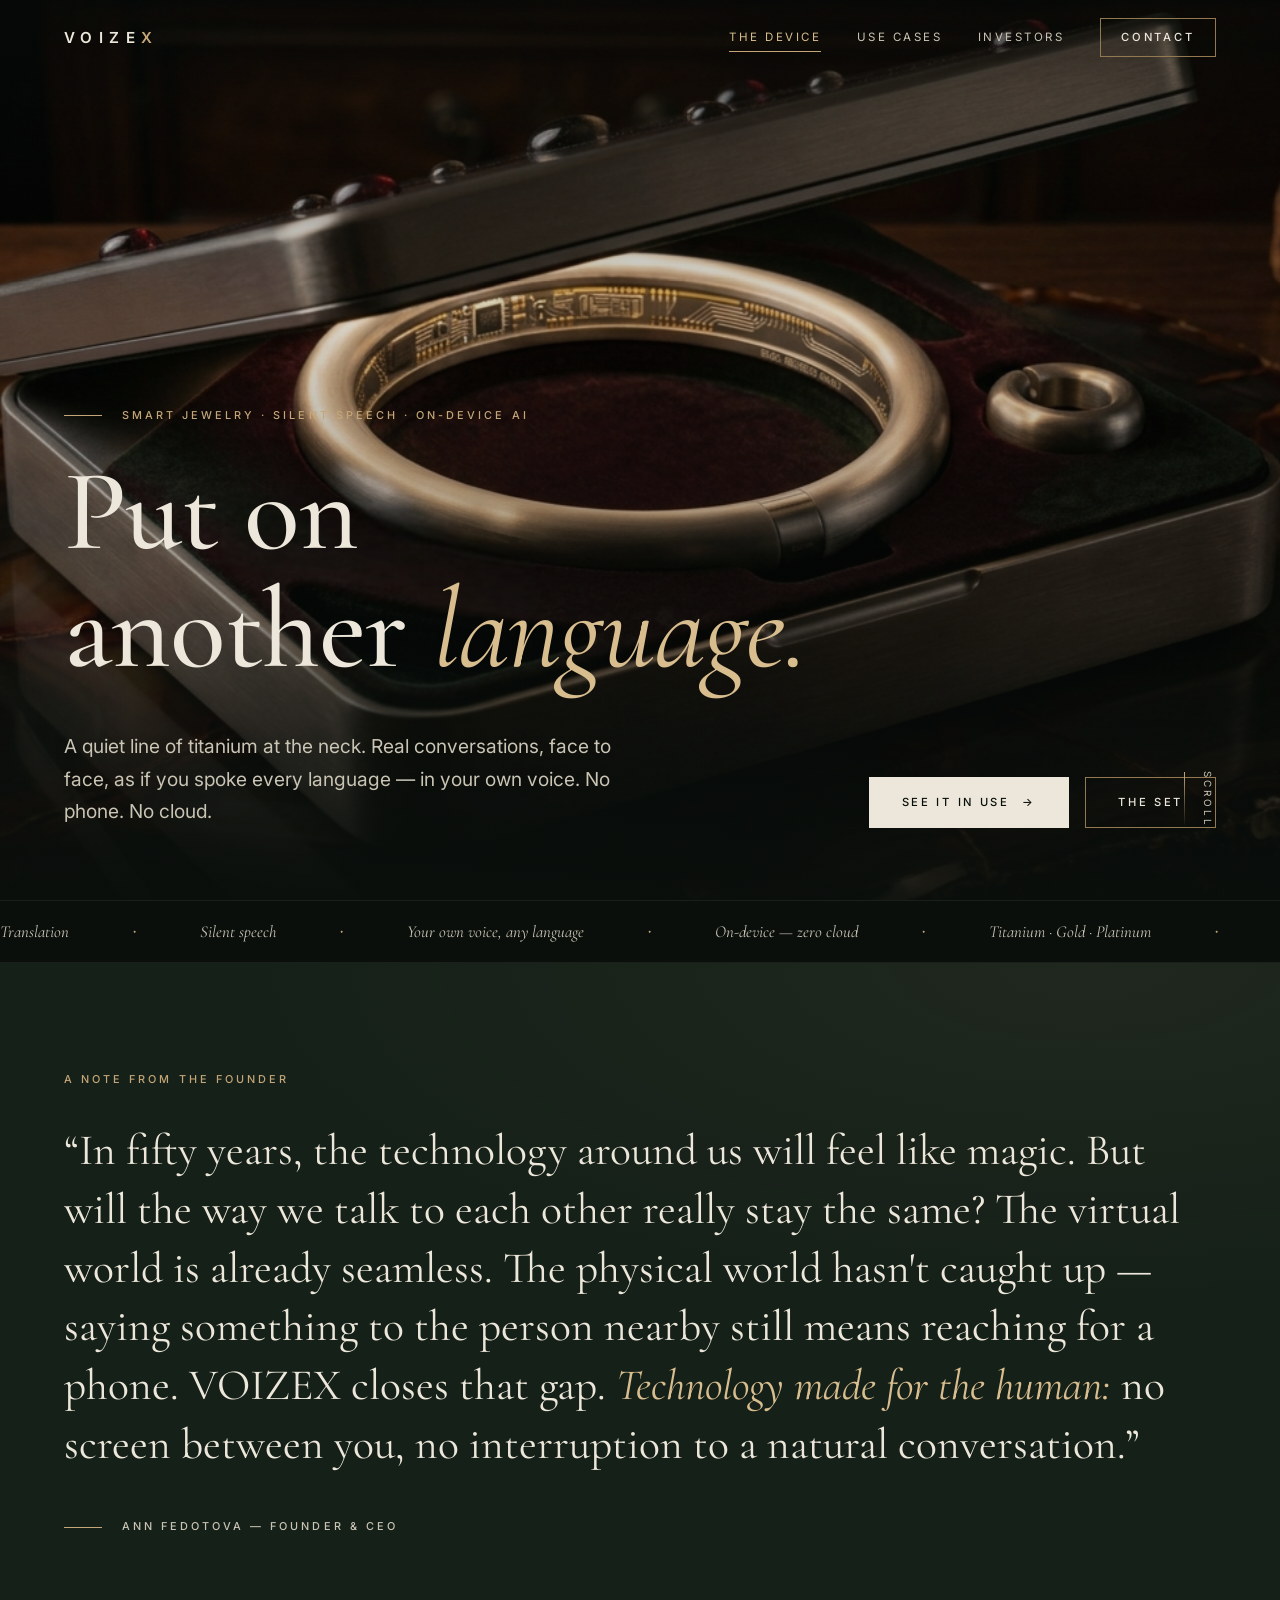
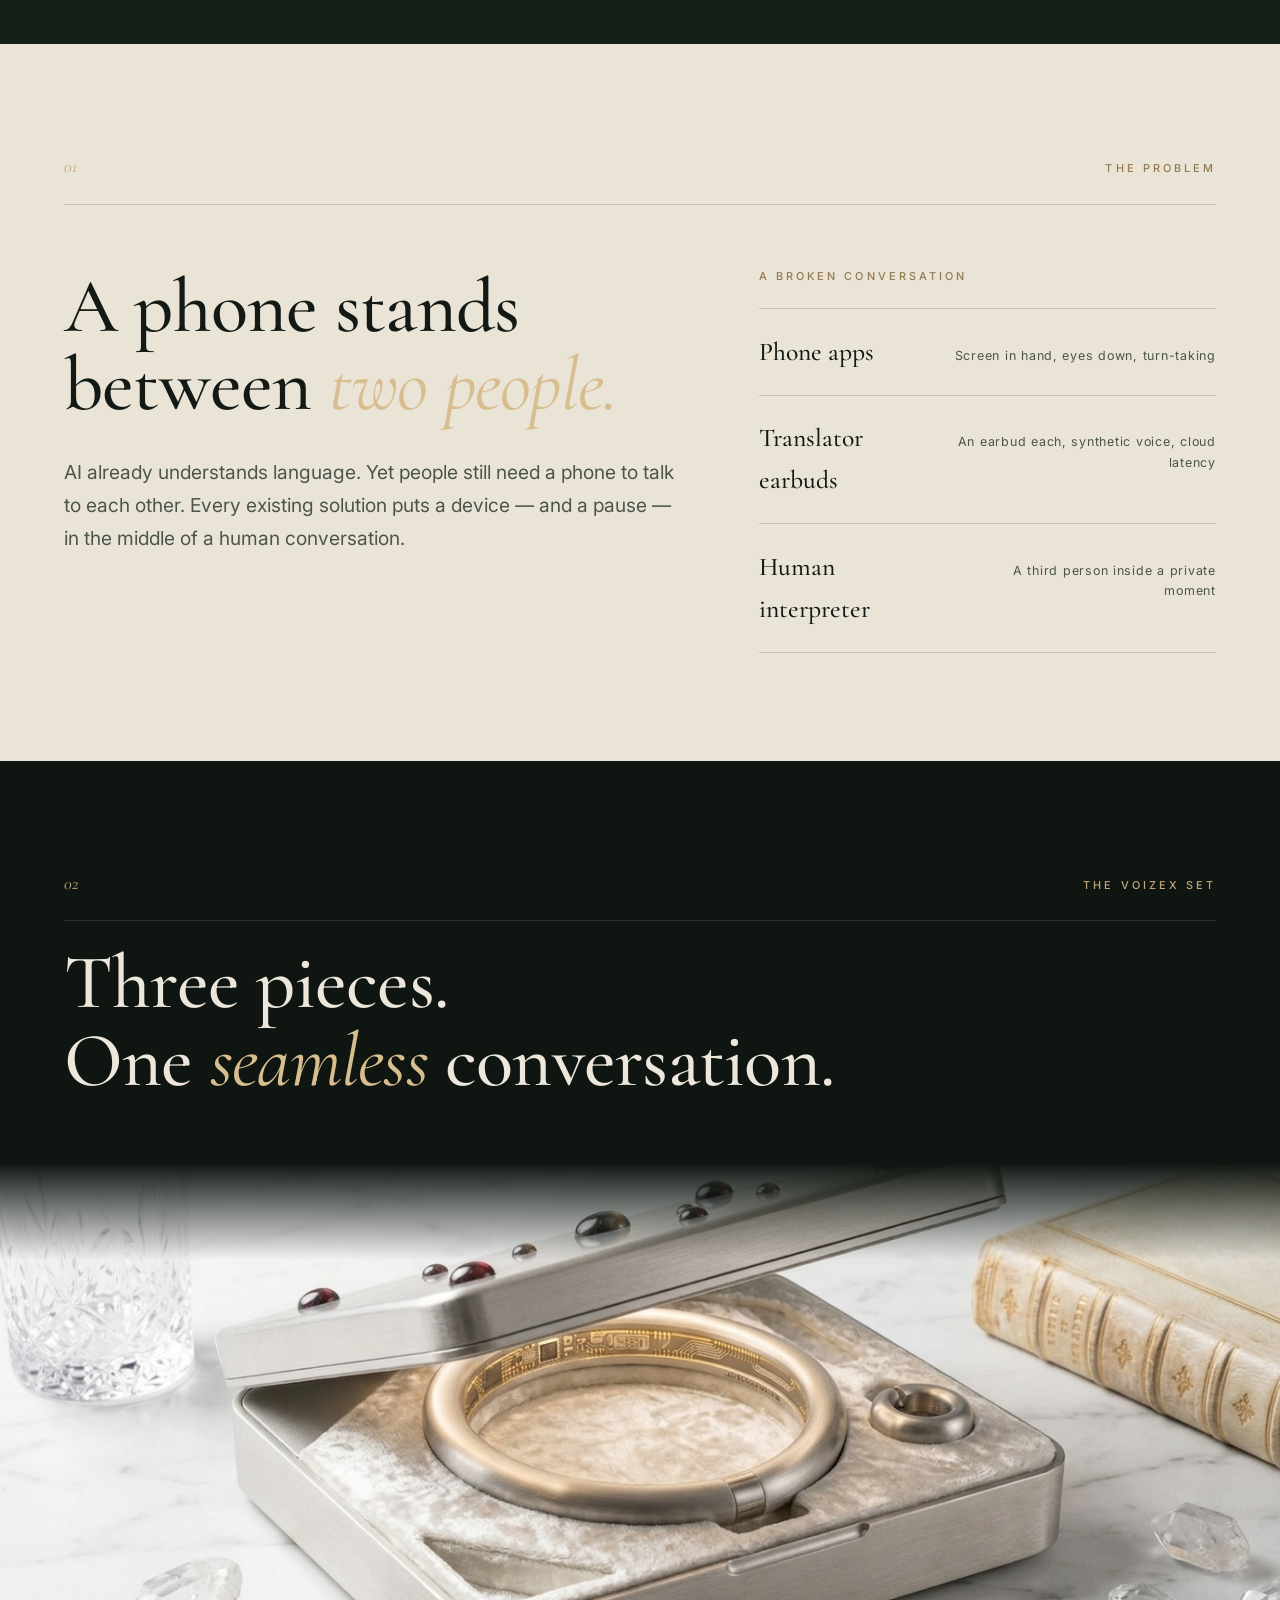
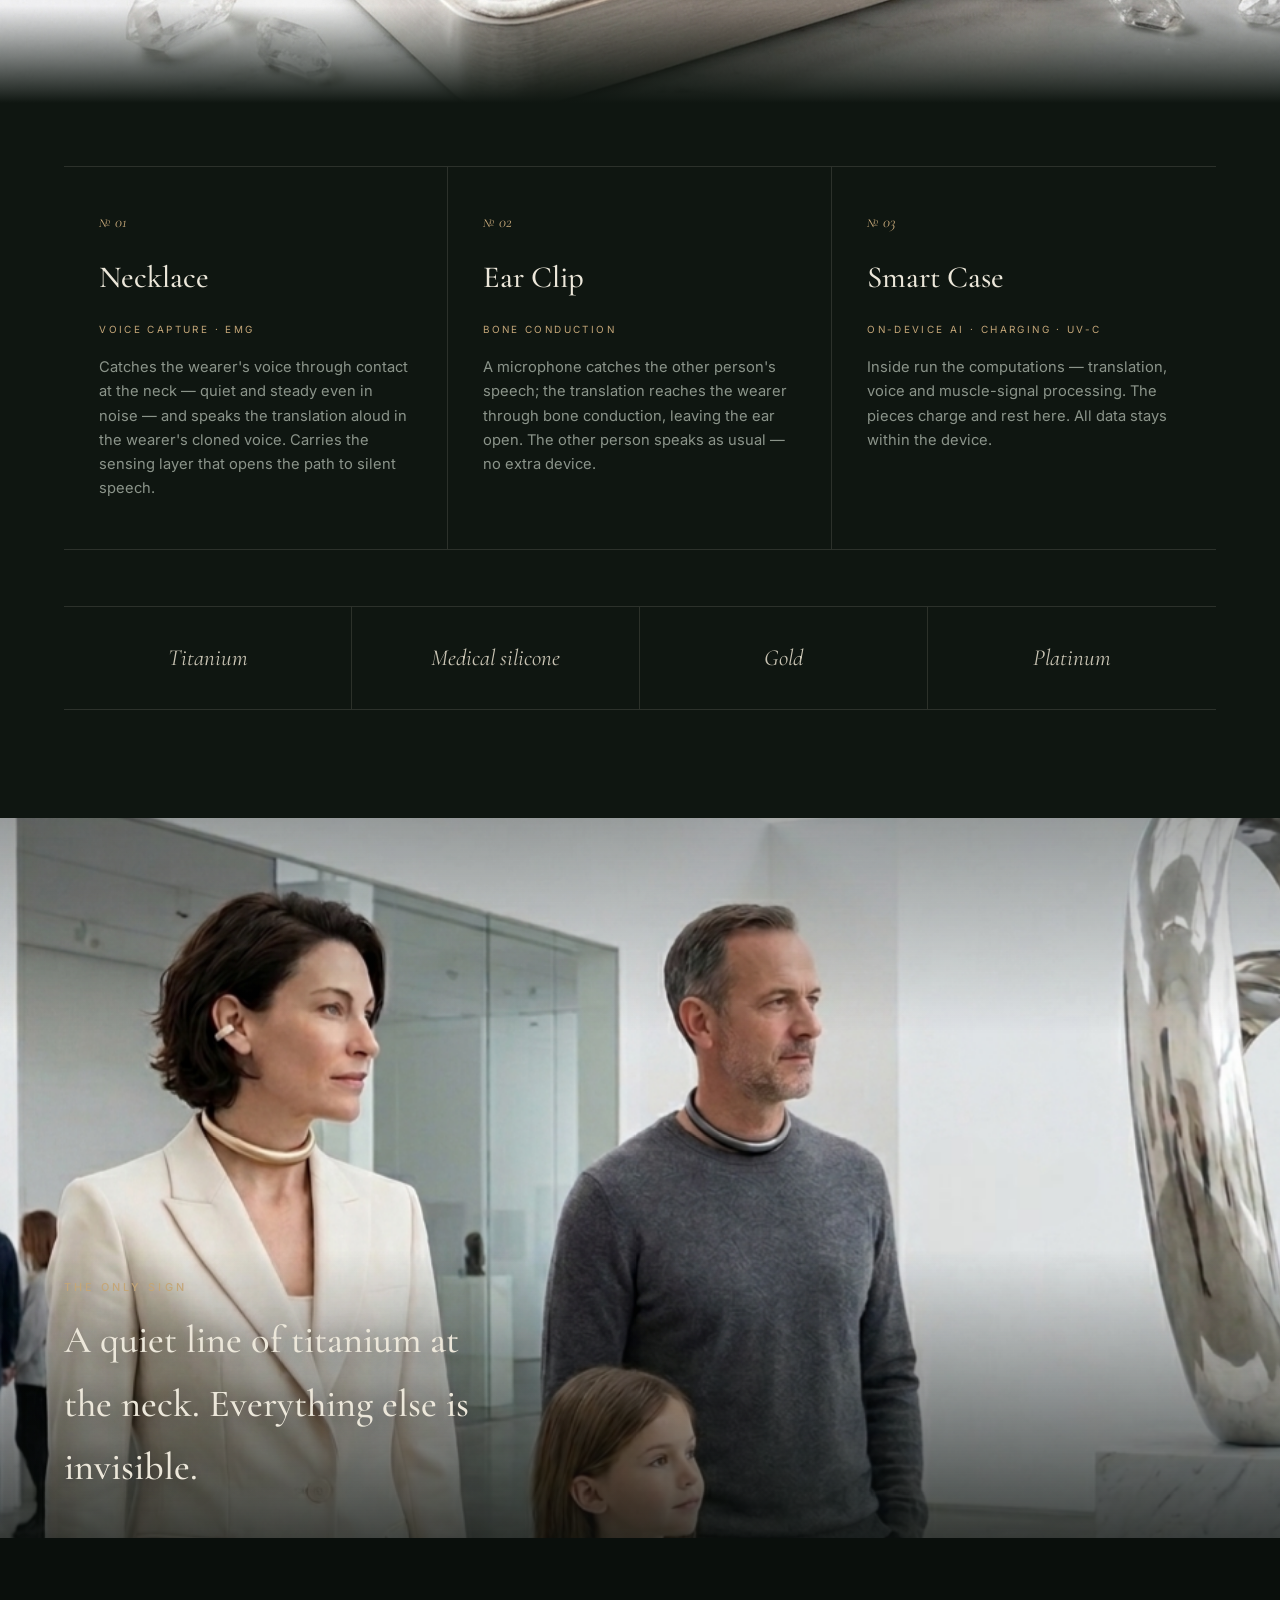
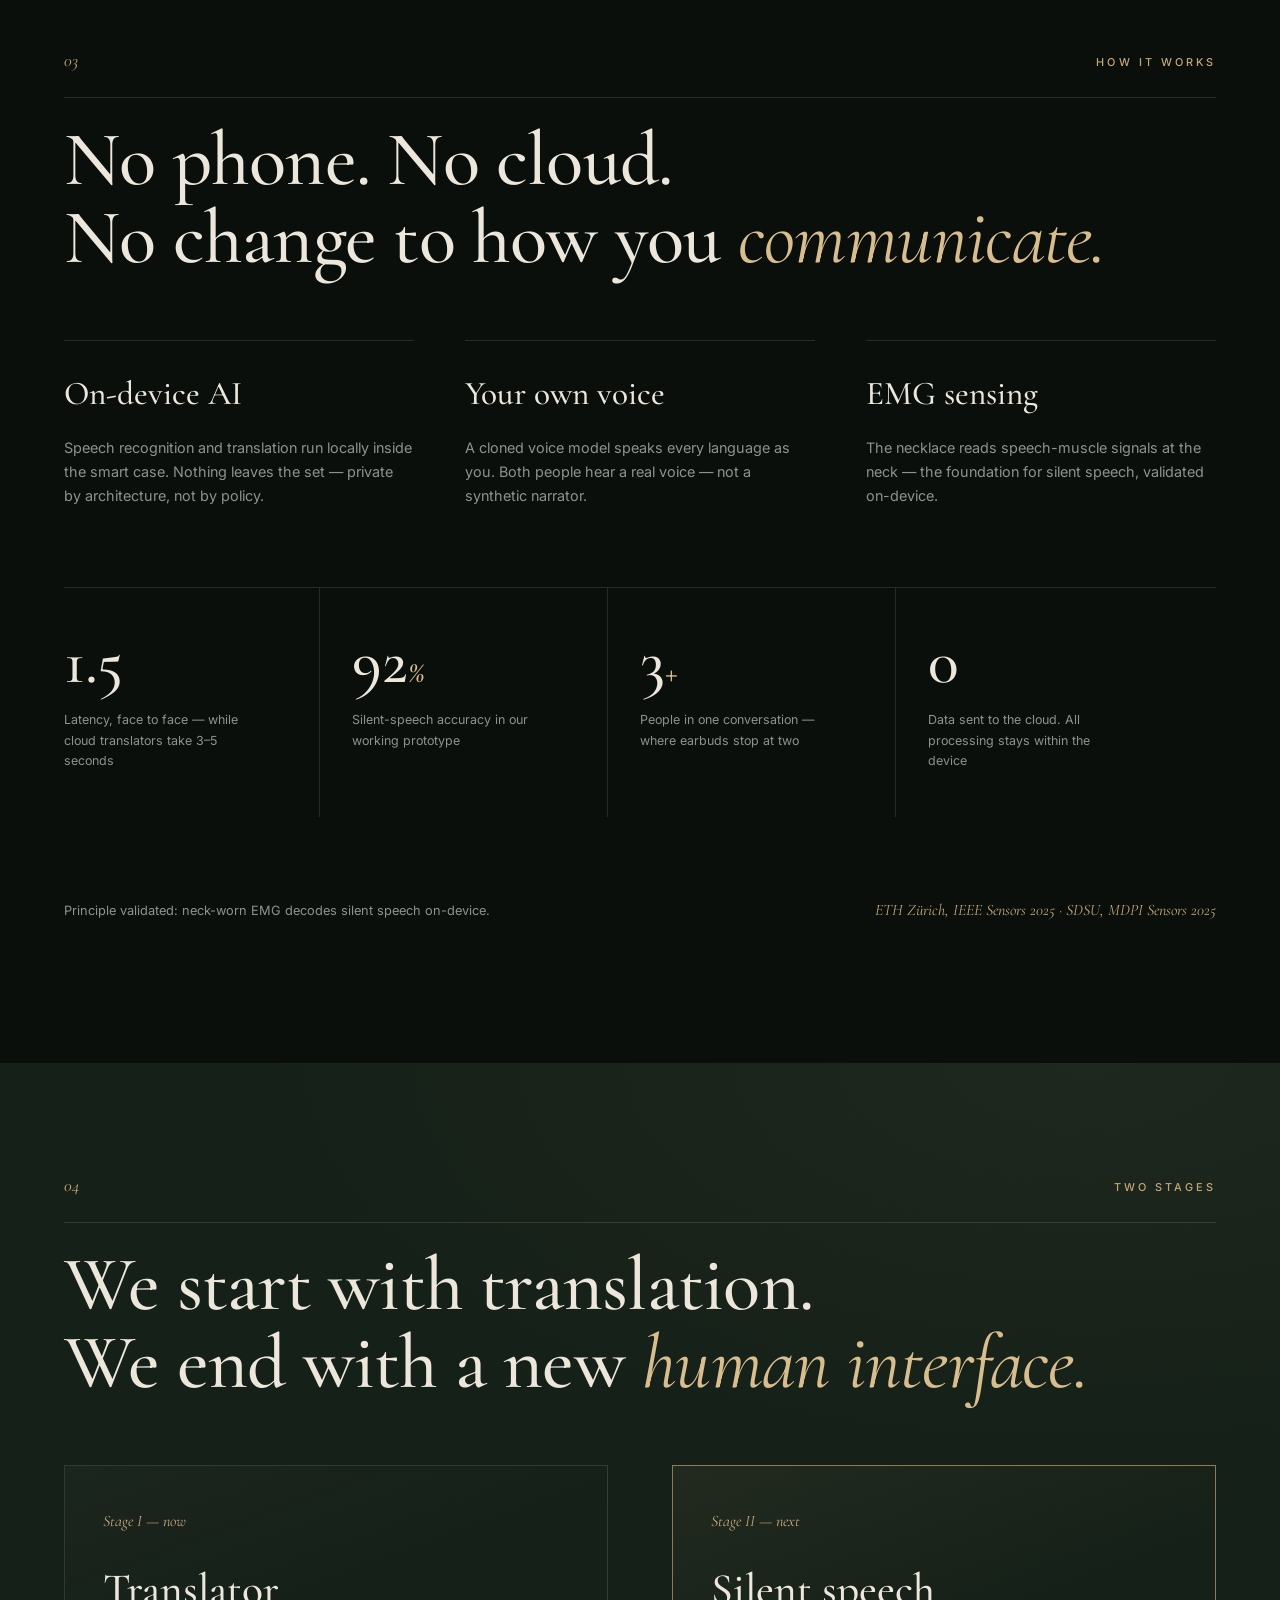
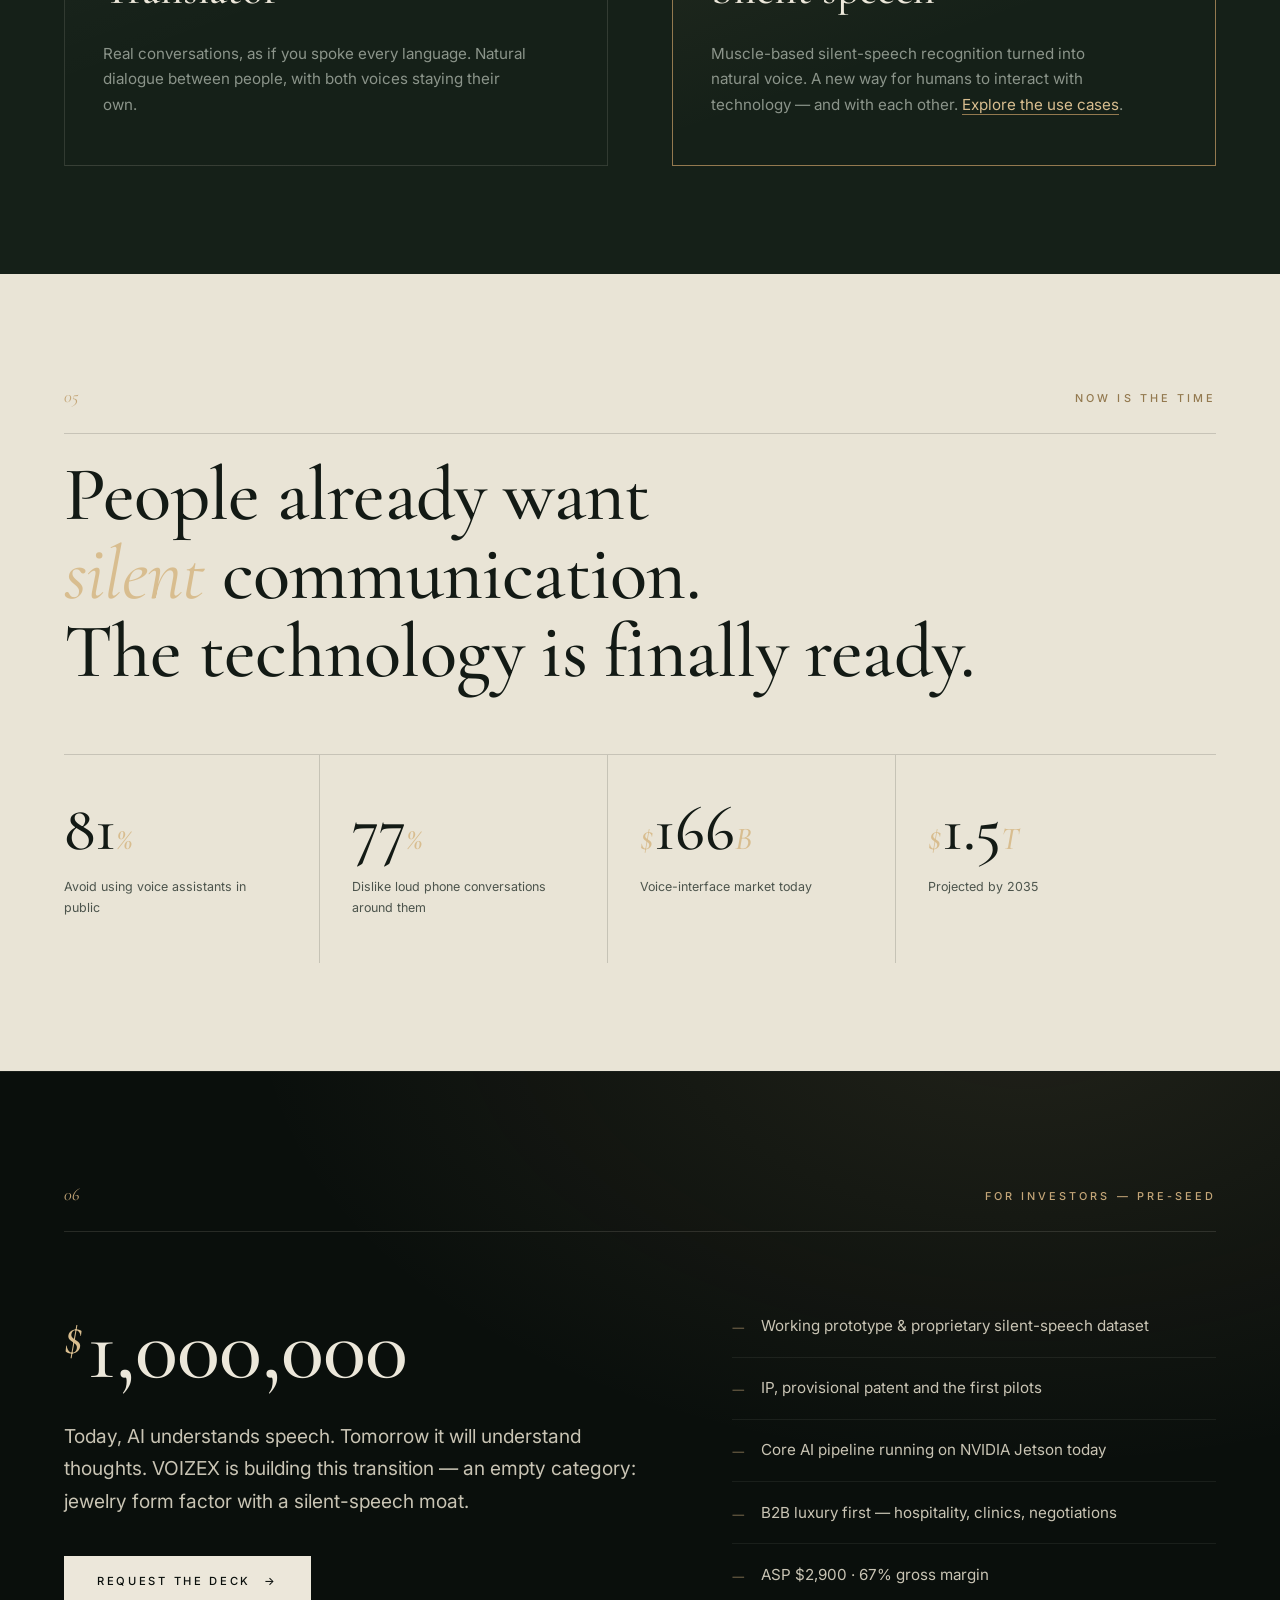
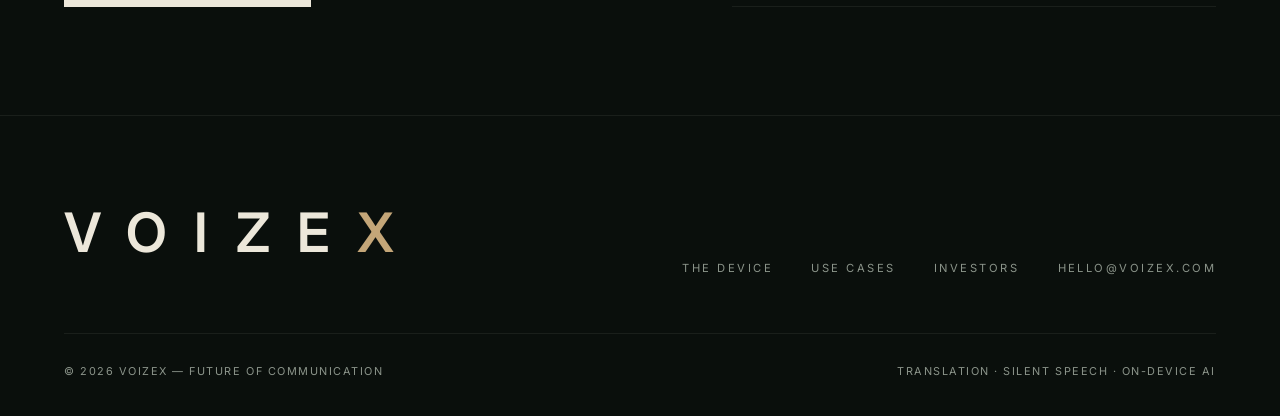
==== index.html @ 8a962c3b "VOIZEX website — initial version (2 pages, dark luxury, serif typography) Co-Authored-By: Claude Fab" ====
<!DOCTYPE html>
<html lang="en">
<head>
  <meta charset="UTF-8">
  <meta name="viewport" content="width=device-width, initial-scale=1.0">
  <title>VOIZEX — Put on another language</title>
  <meta name="description" content="VOIZEX is smart jewelry for real conversation. On-device AI translation in your own cloned voice — no phone, no cloud. The path to silent speech.">
  <link rel="preconnect" href="https://fonts.googleapis.com">
  <link rel="preconnect" href="https://fonts.gstatic.com" crossorigin>
  <link href="https://fonts.googleapis.com/css2?family=Cormorant+Garamond:ital,wght@0,400;0,500;0,600;1,400;1,500&family=Inter:wght@400;500;600&display=swap" rel="stylesheet">
  <link rel="stylesheet" href="assets/css/style.css">
</head>
<body>

  <!-- ══════════ NAV ══════════ -->
  <nav class="nav" id="nav">
    <a class="nav-logo" href="index.html">VOIZE<span>X</span></a>
    <div class="nav-links">
      <a class="nav-link active" href="index.html">The Device</a>
      <a class="nav-link" href="use-cases.html">Use Cases</a>
      <a class="nav-link hide-sm" href="#investors">Investors</a>
      <a class="btn" href="mailto:hello@voizex.com" style="padding:0.6rem 1.3rem">Contact</a>
    </div>
  </nav>

  <!-- ══════════ HERO ══════════ -->
  <header class="hero">
    <div class="hero-media" data-parallax="0.25">
      <img src="assets/img/case-dark.png" alt="VOIZEX titanium necklace resting in its smart case on dark wood" fetchpriority="high">
    </div>

    <div class="hero-inner">
      <div class="hero-kicker reveal">
        <span class="tick"></span>
        <span class="label">Smart Jewelry · Silent Speech · On-Device AI</span>
      </div>
      <h1 class="display h-hero reveal" style="--d:.1s">Put on<br>another <em>language.</em></h1>
      <div class="hero-bottom">
        <p class="lead hero-sub reveal" style="--d:.25s">
          A quiet line of titanium at the neck. Real conversations, face to face,
          as if you spoke every language — in your own voice. No phone. No cloud.
        </p>
        <div class="reveal" style="--d:.4s; display:flex; gap:1rem; flex-wrap:wrap;">
          <a class="btn btn--solid" href="use-cases.html">See it in use <span class="btn-arrow">→</span></a>
          <a class="btn" href="#set">The set</a>
        </div>
      </div>
    </div>

    <div class="hero-scroll">
      <span>Scroll</span>
      <span class="line"></span>
    </div>
  </header>

  <!-- ══════════ MARQUEE ══════════ -->
  <div class="marquee" aria-hidden="true">
    <div class="marquee-track">
      <div class="marquee-item">
        <span>Translation</span><span class="dot">◆</span>
        <span>Silent speech</span><span class="dot">◆</span>
        <span>Your own voice, any language</span><span class="dot">◆</span>
        <span>On-device — zero cloud</span><span class="dot">◆</span>
        <span>Titanium · Gold · Platinum</span><span class="dot">◆</span>
      </div>
      <div class="marquee-item">
        <span>Translation</span><span class="dot">◆</span>
        <span>Silent speech</span><span class="dot">◆</span>
        <span>Your own voice, any language</span><span class="dot">◆</span>
        <span>On-device — zero cloud</span><span class="dot">◆</span>
        <span>Titanium · Gold · Platinum</span><span class="dot">◆</span>
      </div>
    </div>
  </div>

  <!-- ══════════ MANIFESTO ══════════ -->
  <section class="section section--tint manifesto">
    <div class="wrap">
      <p class="label reveal">A note from the founder</p>
      <blockquote class="manifesto-quote reveal" style="--d:.15s; margin-top:2rem;">
        “In fifty years, the technology around us will feel like magic.
        But will the way we talk to each other really stay the same?
        The virtual world is already seamless. The physical world hasn't caught up —
        saying something to the person nearby still means reaching for a phone.
        VOIZEX closes that gap. <em>Technology made for the human:</em>
        no screen between you, no interruption to a natural conversation.”
      </blockquote>
      <div class="manifesto-sig reveal" style="--d:.3s">
        <span class="tick"></span>
        <span class="label" style="color:var(--ivory-dim)">Ann Fedotova — Founder &amp; CEO</span>
      </div>
    </div>
  </section>

  <!-- ══════════ PROBLEM ══════════ -->
  <section class="section section--paper on-paper">
    <div class="wrap">
      <div class="section-head">
        <div class="head-row">
          <span class="index-num reveal">01</span>
          <span class="label reveal">The problem</span>
        </div>
        <hr class="rule reveal-line">
      </div>

      <div class="problem-grid">
        <div>
          <h2 class="display h-1 reveal">A phone stands between <em>two people.</em></h2>
          <p class="lead reveal" style="--d:.15s; margin-top:2rem;">
            AI already understands language. Yet people still need a phone to talk
            to each other. Every existing solution puts a device — and a pause —
            in the middle of a human conversation.
          </p>
        </div>
        <div>
          <p class="label reveal" style="margin-bottom:1.4rem;">A broken conversation</p>
          <div class="broken-list">
            <div class="broken-item reveal">
              <span class="name">Phone apps</span>
              <span class="flaw">Screen in hand, eyes down, turn-taking</span>
            </div>
            <div class="broken-item reveal" style="--d:.1s">
              <span class="name">Translator earbuds</span>
              <span class="flaw">An earbud each, synthetic voice, cloud latency</span>
            </div>
            <div class="broken-item reveal" style="--d:.2s">
              <span class="name">Human interpreter</span>
              <span class="flaw">A third person inside a private moment</span>
            </div>
          </div>
        </div>
      </div>
    </div>
  </section>

  <!-- ══════════ THE SET ══════════ -->
  <section class="section" id="set">
    <div class="wrap">
      <div class="section-head">
        <div class="head-row">
          <span class="index-num reveal">02</span>
          <span class="label reveal">The Voizex set</span>
        </div>
        <hr class="rule reveal-line">
        <h2 class="display h-1 reveal">Three pieces.<br>One <em>seamless</em> conversation.</h2>
      </div>
    </div>

    <div class="set-image reveal">
      <img src="assets/img/case-light.png" alt="The VOIZEX set — titanium necklace and ear clip in a velvet-lined smart case" loading="lazy">
    </div>

    <div class="wrap">
      <div class="pieces">
        <article class="piece reveal">
          <span class="piece-num">№ 01</span>
          <h3 class="piece-name">Necklace</h3>
          <span class="piece-tag">Voice capture · EMG</span>
          <p class="piece-desc">
            Catches the wearer's voice through contact at the neck — quiet and steady
            even in noise — and speaks the translation aloud in the wearer's cloned voice.
            Carries the sensing layer that opens the path to silent speech.
          </p>
        </article>
        <article class="piece reveal" style="--d:.12s">
          <span class="piece-num">№ 02</span>
          <h3 class="piece-name">Ear Clip</h3>
          <span class="piece-tag">Bone conduction</span>
          <p class="piece-desc">
            A microphone catches the other person's speech; the translation reaches
            the wearer through bone conduction, leaving the ear open. The other person
            speaks as usual — no extra device.
          </p>
        </article>
        <article class="piece reveal" style="--d:.24s">
          <span class="piece-num">№ 03</span>
          <h3 class="piece-name">Smart Case</h3>
          <span class="piece-tag">On-device AI · Charging · UV-C</span>
          <p class="piece-desc">
            Inside run the computations — translation, voice and muscle-signal
            processing. The pieces charge and rest here. All data stays
            within the device.
          </p>
        </article>
      </div>

      <div class="materials-row" style="margin-top:3.5rem;">
        <span class="material reveal">Titanium</span>
        <span class="material reveal" style="--d:.08s">Medical silicone</span>
        <span class="material reveal" style="--d:.16s">Gold</span>
        <span class="material reveal" style="--d:.24s">Platinum</span>
      </div>
    </div>
  </section>

  <!-- ══════════ HOW IT FEELS (image break) ══════════ -->
  <div class="image-break">
    <img src="assets/img/museum.png" alt="A family wearing VOIZEX in a gallery — the only sign is a quiet line of titanium" data-parallax="0.18" loading="lazy">
    <div class="caption reveal">
      <p class="label" style="margin-bottom:0.8rem;">The only sign</p>
      <p class="cap-title">A quiet line of titanium at the neck. Everything else is invisible.</p>
    </div>
  </div>

  <!-- ══════════ PRINCIPLES ══════════ -->
  <section class="section section--deep">
    <div class="wrap">
      <div class="section-head">
        <div class="head-row">
          <span class="index-num reveal">03</span>
          <span class="label reveal">How it works</span>
        </div>
        <hr class="rule reveal-line">
        <h2 class="display h-1 reveal">No phone. No cloud.<br>No change to how you <em>communicate.</em></h2>
      </div>

      <div class="principles">
        <div class="principle reveal">
          <h3>On-device AI</h3>
          <p>Speech recognition and translation run locally inside the smart case.
             Nothing leaves the set — private by architecture, not by policy.</p>
        </div>
        <div class="principle reveal" style="--d:.12s">
          <h3>Your own voice</h3>
          <p>A cloned voice model speaks every language as you.
             Both people hear a real voice — not a synthetic narrator.</p>
        </div>
        <div class="principle reveal" style="--d:.24s">
          <h3>EMG sensing</h3>
          <p>The necklace reads speech-muscle signals at the neck —
             the foundation for silent speech, validated on-device.</p>
        </div>
      </div>

      <div class="stats" style="margin-top:5rem;">
        <div class="stat reveal">
          <div class="stat-value" data-count="1.5"><span class="n">1.5</span><span class="unit">s</span></div>
          <p class="stat-caption">Latency, face to face — while cloud translators take 3–5 seconds</p>
        </div>
        <div class="stat reveal" style="--d:.1s">
          <div class="stat-value"><span class="n" data-count="92">92</span><span class="unit">%</span></div>
          <p class="stat-caption">Silent-speech accuracy in our working prototype</p>
        </div>
        <div class="stat reveal" style="--d:.2s">
          <div class="stat-value"><span class="n" data-count="3">3</span><span class="unit">+</span></div>
          <p class="stat-caption">People in one conversation — where earbuds stop at two</p>
        </div>
        <div class="stat reveal" style="--d:.3s">
          <div class="stat-value"><span class="n" data-count="0">0</span></div>
          <p class="stat-caption">Data sent to the cloud. All processing stays within the device</p>
        </div>
      </div>

      <div class="validation" style="margin-top:3rem;">
        <p class="reveal">Principle validated: neck-worn EMG decodes silent speech on-device.</p>
        <span class="src reveal" style="--d:.1s">ETH Zürich, IEEE Sensors 2025 · SDSU, MDPI Sensors 2025</span>
      </div>
    </div>
  </section>

  <!-- ══════════ TWO STAGES ══════════ -->
  <section class="section section--tint">
    <div class="wrap">
      <div class="section-head">
        <div class="head-row">
          <span class="index-num reveal">04</span>
          <span class="label reveal">Two stages</span>
        </div>
        <hr class="rule reveal-line">
        <h2 class="display h-1 reveal">We start with translation.<br>We end with a new <em>human interface.</em></h2>
      </div>

      <div class="stages">
        <article class="stage reveal">
          <p class="stage-eyebrow">Stage I — now</p>
          <h3>Translator</h3>
          <p>Real conversations, as if you spoke every language.
             Natural dialogue between people, with both voices staying their own.</p>
        </article>
        <article class="stage stage--next reveal" style="--d:.15s">
          <p class="stage-eyebrow">Stage II — next</p>
          <h3>Silent speech</h3>
          <p>Muscle-based silent-speech recognition turned into natural voice.
             A new way for humans to interact with technology — and with each other.
             <a href="use-cases.html#silent" style="color:var(--gold-bright); border-bottom:1px solid var(--gold-deep);">Explore the use cases</a>.</p>
        </article>
      </div>
    </div>
  </section>

  <!-- ══════════ MARKET / WHY NOW ══════════ -->
  <section class="section section--paper on-paper">
    <div class="wrap">
      <div class="section-head">
        <div class="head-row">
          <span class="index-num reveal">05</span>
          <span class="label reveal">Now is the time</span>
        </div>
        <hr class="rule reveal-line">
        <h2 class="display h-1 reveal">People already want <em>silent</em> communication.<br>The technology is finally ready.</h2>
      </div>

      <div class="stats">
        <div class="stat reveal">
          <div class="stat-value"><span class="n" data-count="82">82</span><span class="unit">%</span></div>
          <p class="stat-caption">Avoid using voice assistants in public</p>
        </div>
        <div class="stat reveal" style="--d:.1s">
          <div class="stat-value"><span class="n" data-count="78">78</span><span class="unit">%</span></div>
          <p class="stat-caption">Dislike loud phone conversations around them</p>
        </div>
        <div class="stat reveal" style="--d:.2s">
          <div class="stat-value"><span class="unit" style="font-size:.55em">$</span><span class="n" data-count="168">168</span><span class="unit">B</span></div>
          <p class="stat-caption">Voice-interface market today</p>
        </div>
        <div class="stat reveal" style="--d:.3s">
          <div class="stat-value"><span class="unit" style="font-size:.55em">$</span><span class="n" data-count="1.5">1.5</span><span class="unit">T</span></div>
          <p class="stat-caption">Projected by 2035</p>
        </div>
      </div>
    </div>
  </section>

  <!-- ══════════ INVESTOR BAND ══════════ -->
  <section class="section invest" id="investors">
    <div class="wrap">
      <div class="section-head">
        <div class="head-row">
          <span class="index-num reveal">06</span>
          <span class="label reveal">For investors — pre-seed</span>
        </div>
        <hr class="rule reveal-line">
      </div>

      <div class="invest-grid">
        <div>
          <h2 class="display reveal invest-figure"><span class="cur">$</span>1,000,000</h2>
          <p class="lead reveal" style="--d:.15s; margin-top:1.6rem;">
            Today, AI understands speech. Tomorrow it will understand thoughts.
            VOIZEX is building this transition — an empty category:
            jewelry form factor with a silent-speech moat.
          </p>
          <div class="reveal" style="--d:.3s; margin-top:2.4rem;">
            <a class="btn btn--solid" href="mailto:hello@voizex.com?subject=VOIZEX%20—%20deck%20request">Request the deck <span class="btn-arrow">→</span></a>
          </div>
        </div>
        <ul class="invest-points">
          <li class="reveal">Working prototype &amp; proprietary silent-speech dataset</li>
          <li class="reveal" style="--d:.08s">IP, provisional patent and the first pilots</li>
          <li class="reveal" style="--d:.16s">Core AI pipeline running on NVIDIA Jetson today</li>
          <li class="reveal" style="--d:.24s">B2B luxury first — hospitality, clinics, negotiations</li>
          <li class="reveal" style="--d:.32s">ASP $2,900 · 67% gross margin</li>
        </ul>
      </div>
    </div>
  </section>

  <!-- ══════════ FOOTER ══════════ -->
  <footer class="footer">
    <div class="wrap">
      <div class="footer-grid">
        <a class="footer-word" href="index.html">VOIZE<span>X</span></a>
        <div class="footer-links">
          <a href="index.html">The Device</a>
          <a href="use-cases.html">Use Cases</a>
          <a href="#investors">Investors</a>
          <a href="mailto:hello@voizex.com">hello@voizex.com</a>
        </div>
      </div>
      <div class="footer-base">
        <span>© 2026 VOIZEX — Future of communication</span>
        <span>Translation · Silent speech · On-device AI</span>
      </div>
    </div>
  </footer>

  <script src="assets/js/main.js"></script>
</body>
</html>
---- assets/css/style.css ----
/* ============================================================
   VOIZEX — design system
   Deep-green editorial luxury · Cormorant Garamond + Inter
   ============================================================ */

:root {
  /* palette — warm near-black green, never flat black */
  --bg-0: #0a0f0c;
  --bg-1: #0f1611;
  --bg-2: #152018;
  --bg-3: #1b2a20;
  --ivory: #ece7da;
  --ivory-dim: #c9c4b4;
  --muted: #8b948a;
  --gold: #c4a678;
  --gold-bright: #d8bd8f;
  --gold-deep: #93794f;
  --line: rgba(236, 231, 218, 0.13);
  --line-soft: rgba(236, 231, 218, 0.07);

  /* light sections */
  --paper: #e9e4d6;
  --paper-2: #dfd9c8;
  --ink: #131a15;
  --ink-soft: #4c544c;
  --line-dark: rgba(19, 26, 21, 0.16);

  --font-display: "Cormorant Garamond", Georgia, serif;
  --font-body: "Inter", -apple-system, sans-serif;

  --ease-out: cubic-bezier(0.16, 1, 0.3, 1);
  --pad-x: clamp(1.25rem, 5vw, 5rem);
}

* { margin: 0; padding: 0; box-sizing: border-box; }

html { scroll-behavior: smooth; }

body {
  background: var(--bg-1);
  color: var(--ivory);
  font-family: var(--font-body);
  font-size: 1rem;
  line-height: 1.65;
  -webkit-font-smoothing: antialiased;
  overflow-x: hidden;
}

::selection { background: var(--gold); color: var(--bg-0); }

img { max-width: 100%; display: block; }

a { color: inherit; text-decoration: none; }

/* ---------- typography ---------- */

.display {
  font-family: var(--font-display);
  font-weight: 500;
  line-height: 1.02;
  letter-spacing: -0.01em;
  text-wrap: balance;
}

.display em {
  font-style: italic;
  font-weight: 400;
  color: var(--gold-bright);
}

.h-hero  { font-size: clamp(3.2rem, 9vw, 8.5rem); }
.h-1     { font-size: clamp(2.6rem, 6vw, 5.5rem); }
.h-2     { font-size: clamp(2rem, 4.2vw, 3.6rem); }
.h-3     { font-size: clamp(1.5rem, 2.6vw, 2.2rem); font-weight: 500; }

.label {
  font-family: var(--font-body);
  font-size: 0.68rem;
  font-weight: 500;
  letter-spacing: 0.28em;
  text-transform: uppercase;
  color: var(--gold);
}

.lead {
  font-size: clamp(1.05rem, 1.5vw, 1.3rem);
  line-height: 1.7;
  color: var(--ivory-dim);
  max-width: 34em;
}

.body-copy {
  font-size: 0.95rem;
  color: var(--muted);
  max-width: 32em;
}

.on-paper .label { color: var(--gold-deep); }
.on-paper .lead { color: var(--ink-soft); }
.on-paper .body-copy { color: var(--ink-soft); }

/* ---------- layout primitives ---------- */

.section {
  position: relative;
  padding: clamp(5rem, 12vh, 9rem) var(--pad-x);
}

.section--paper {
  background: var(--paper);
  color: var(--ink);
}

.section--deep { background: var(--bg-0); }
.section--tint {
  background:
    radial-gradient(120% 90% at 85% 0%, rgba(196, 166, 120, 0.06), transparent 55%),
    var(--bg-2);
}

.wrap { max-width: 84rem; margin: 0 auto; }

.section-head {
  display: flex;
  flex-direction: column;
  gap: 1.4rem;
  margin-bottom: clamp(3rem, 7vh, 5.5rem);
}

.rule {
  width: 100%;
  height: 1px;
  background: var(--line);
  border: 0;
}
.on-paper .rule, .section--paper .rule { background: var(--line-dark); }

.head-row {
  display: flex;
  justify-content: space-between;
  align-items: baseline;
  gap: 2rem;
  flex-wrap: wrap;
}

.index-num {
  font-family: var(--font-display);
  font-style: italic;
  font-size: 1.1rem;
  color: var(--gold);
}

/* ---------- nav ---------- */

.nav {
  position: fixed;
  inset: 0 0 auto 0;
  z-index: 100;
  display: flex;
  align-items: center;
  justify-content: space-between;
  padding: 1.1rem var(--pad-x);
  transition: background 0.5s, backdrop-filter 0.5s, box-shadow 0.5s;
}

.nav.scrolled {
  background: rgba(10, 15, 12, 0.82);
  backdrop-filter: blur(14px);
  -webkit-backdrop-filter: blur(14px);
  box-shadow: 0 1px 0 var(--line-soft);
}

.nav-logo {
  font-family: var(--font-body);
  font-weight: 600;
  font-size: 0.95rem;
  letter-spacing: 0.42em;
  color: var(--ivory);
}
.nav-logo span { color: var(--gold); }

.nav-links {
  display: flex;
  align-items: center;
  gap: 2.2rem;
}

.nav-link {
  font-size: 0.72rem;
  letter-spacing: 0.22em;
  text-transform: uppercase;
  color: var(--ivory-dim);
  transition: color 0.3s;
  position: relative;
  padding: 0.3rem 0;
  white-space: nowrap;
}
.nav-link:hover { color: var(--ivory); }
.nav-link.active { color: var(--gold-bright); }
.nav-link.active::after {
  content: "";
  position: absolute;
  left: 0; right: 0; bottom: 0;
  height: 1px;
  background: var(--gold);
}

/* ---------- buttons ---------- */

.btn {
  display: inline-flex;
  align-items: center;
  gap: 0.8rem;
  padding: 0.95rem 2rem;
  border: 1px solid var(--gold-deep);
  color: var(--ivory);
  font-size: 0.7rem;
  font-weight: 500;
  letter-spacing: 0.24em;
  text-transform: uppercase;
  transition: background 0.4s var(--ease-out), color 0.4s, border-color 0.4s;
  background: transparent;
  cursor: pointer;
}
.btn:hover { background: var(--gold); border-color: var(--gold); color: var(--bg-0); }

.btn--solid { background: var(--ivory); border-color: var(--ivory); color: var(--bg-0); }
.btn--solid:hover { background: var(--gold-bright); border-color: var(--gold-bright); }

.btn--ink { border-color: var(--ink); color: var(--ink); }
.btn--ink:hover { background: var(--ink); color: var(--paper); }

.btn-arrow { transition: transform 0.4s var(--ease-out); }
.btn:hover .btn-arrow { transform: translateX(4px); }

/* ---------- hero ---------- */

.hero {
  position: relative;
  min-height: 100svh;
  display: flex;
  align-items: flex-end;
  padding: 0 var(--pad-x) clamp(3rem, 8vh, 6rem);
  overflow: hidden;
  background: var(--bg-0);
}

.hero-media {
  position: absolute;
  inset: 0;
  z-index: 0;
}
.hero-media img {
  width: 100%;
  height: 100%;
  object-fit: cover;
  object-position: center 40%;
  transform: scale(1.08);
  will-change: transform;
}
.hero-media::after {
  content: "";
  position: absolute;
  inset: 0;
  background:
    linear-gradient(180deg, rgba(10,15,12,0.55) 0%, rgba(10,15,12,0.15) 35%, rgba(10,15,12,0.4) 68%, rgba(10,15,12,0.94) 100%),
    radial-gradient(90% 60% at 20% 100%, rgba(10,15,12,0.65), transparent 60%);
}

.hero-inner {
  position: relative;
  z-index: 1;
  width: 100%;
  max-width: 84rem;
  margin: 0 auto;
}

.hero-kicker {
  display: flex;
  align-items: center;
  gap: 1.2rem;
  margin-bottom: 1.8rem;
}
.hero-kicker .tick { width: 2.4rem; height: 1px; background: var(--gold); }

.hero-bottom {
  display: flex;
  justify-content: space-between;
  align-items: flex-end;
  gap: 3rem;
  margin-top: 2.6rem;
  flex-wrap: wrap;
}

.hero-sub { max-width: 30em; }

.hero-scroll {
  position: absolute;
  right: var(--pad-x);
  bottom: clamp(3rem, 8vh, 6rem);
  z-index: 1;
  display: flex;
  flex-direction: column;
  align-items: center;
  gap: 0.9rem;
  color: var(--ivory-dim);
  font-size: 0.62rem;
  letter-spacing: 0.3em;
  text-transform: uppercase;
  writing-mode: vertical-rl;
}
.hero-scroll .line {
  width: 1px;
  height: 3.4rem;
  background: linear-gradient(var(--gold), transparent);
  animation: drip 2.6s var(--ease-out) infinite;
}
@keyframes drip {
  0% { transform: scaleY(0); transform-origin: top; }
  45% { transform: scaleY(1); transform-origin: top; }
  55% { transform: scaleY(1); transform-origin: bottom; }
  100% { transform: scaleY(0); transform-origin: bottom; }
}

/* ---------- marquee ---------- */

.marquee {
  overflow: hidden;
  border-top: 1px solid var(--line-soft);
  border-bottom: 1px solid var(--line-soft);
  background: var(--bg-0);
  padding: 1.05rem 0;
}
.marquee-track {
  display: flex;
  gap: 4rem;
  width: max-content;
  animation: marquee 38s linear infinite;
}
.marquee-item {
  display: flex;
  align-items: center;
  gap: 4rem;
  font-family: var(--font-display);
  font-style: italic;
  font-size: 1.05rem;
  color: var(--ivory-dim);
  white-space: nowrap;
}
.marquee-item .dot { color: var(--gold); font-style: normal; font-size: 0.7rem; }
@keyframes marquee { to { transform: translateX(-50%); } }

/* ---------- manifesto ---------- */

.manifesto { text-align: left; }

.manifesto-quote {
  font-family: var(--font-display);
  font-weight: 400;
  font-size: clamp(1.6rem, 3.4vw, 3rem);
  line-height: 1.35;
  max-width: 26em;
  color: var(--ivory);
}
.manifesto-quote em { font-style: italic; color: var(--gold-bright); }

.manifesto-sig {
  margin-top: 2.8rem;
  display: flex;
  align-items: center;
  gap: 1.2rem;
}
.manifesto-sig .tick { width: 2.4rem; height: 1px; background: var(--gold); }

/* ---------- problem ---------- */

.problem-grid {
  display: grid;
  grid-template-columns: 1.15fr 0.85fr;
  gap: clamp(2.5rem, 6vw, 6rem);
  align-items: start;
}

.broken-list { border-top: 1px solid var(--line-dark); }
.broken-item {
  display: flex;
  justify-content: space-between;
  align-items: baseline;
  gap: 2rem;
  padding: 1.35rem 0;
  border-bottom: 1px solid var(--line-dark);
}
.broken-item .name {
  font-family: var(--font-display);
  font-size: clamp(1.3rem, 2vw, 1.8rem);
  font-weight: 500;
}
.broken-item .flaw {
  font-size: 0.78rem;
  letter-spacing: 0.06em;
  color: var(--ink-soft);
  text-align: right;
}

/* ---------- the set (three pieces) ---------- */

.set-image {
  margin: 0 calc(-1 * var(--pad-x));
  position: relative;
}
.set-image img { width: 100%; height: clamp(20rem, 60vh, 42rem); object-fit: cover; }
.set-image::after {
  content: "";
  position: absolute; inset: 0;
  background: linear-gradient(180deg, var(--bg-1) 0%, transparent 18%, transparent 82%, var(--bg-1) 100%);
}

.pieces {
  display: grid;
  grid-template-columns: repeat(3, 1fr);
  gap: 0;
  border-top: 1px solid var(--line);
  border-bottom: 1px solid var(--line);
  margin-top: clamp(3rem, 7vh, 5rem);
}

.piece {
  padding: 2.6rem 2.2rem 3rem;
  border-right: 1px solid var(--line);
  display: flex;
  flex-direction: column;
  gap: 1.1rem;
  transition: background 0.5s;
}
.piece:last-child { border-right: 0; }
.piece:hover { background: rgba(236, 231, 218, 0.025); }

.piece-num {
  font-family: var(--font-display);
  font-style: italic;
  color: var(--gold);
  font-size: 1rem;
}
.piece-name {
  font-family: var(--font-display);
  font-size: clamp(1.6rem, 2.4vw, 2.2rem);
  font-weight: 500;
}
.piece-tag {
  font-size: 0.62rem;
  letter-spacing: 0.24em;
  text-transform: uppercase;
  color: var(--gold);
}
.piece-desc { font-size: 0.92rem; color: var(--muted); }

/* ---------- numbers strip ---------- */

.stats {
  display: grid;
  grid-template-columns: repeat(4, 1fr);
  border-top: 1px solid var(--line);
}
.stat {
  padding: 2.6rem 2rem 2.8rem 0;
  border-right: 1px solid var(--line);
  margin-right: 2rem;
}
.stat:last-child { border-right: 0; margin-right: 0; }

.stat-value {
  font-family: var(--font-display);
  font-size: clamp(2.6rem, 5vw, 4.6rem);
  font-weight: 500;
  line-height: 1;
  color: var(--ivory);
}
.stat-value .unit { font-size: 0.5em; font-style: italic; color: var(--gold-bright); }
.stat-caption { margin-top: 1rem; font-size: 0.78rem; color: var(--muted); max-width: 16em; }

.section--paper .stats { border-color: var(--line-dark); }
.section--paper .stat { border-color: var(--line-dark); }
.section--paper .stat-value { color: var(--ink); }
.section--paper .stat-caption { color: var(--ink-soft); }

/* ---------- principles (no phone no cloud) ---------- */

.principles {
  display: grid;
  grid-template-columns: repeat(3, 1fr);
  gap: clamp(2rem, 4vw, 4rem);
}
.principle { border-top: 1px solid var(--line); padding-top: 1.6rem; }
.principle h3 {
  font-family: var(--font-display);
  font-size: clamp(1.7rem, 2.6vw, 2.4rem);
  font-weight: 500;
  margin-bottom: 0.9rem;
}
.principle p { font-size: 0.9rem; color: var(--muted); }

/* ---------- stages ---------- */

.stages {
  display: grid;
  grid-template-columns: 1fr 1fr;
  gap: clamp(2rem, 5vw, 5rem);
}
.stage {
  position: relative;
  padding: 2.6rem 2.4rem 3rem;
  border: 1px solid var(--line);
  background: linear-gradient(160deg, rgba(236,231,218,0.03), transparent 45%);
}
.stage--next {
  border-color: var(--gold-deep);
  background: linear-gradient(160deg, rgba(196,166,120,0.08), transparent 55%);
}
.stage .stage-eyebrow {
  font-family: var(--font-display);
  font-style: italic;
  color: var(--gold);
  font-size: 1rem;
  margin-bottom: 1.2rem;
}
.stage h3 {
  font-family: var(--font-display);
  font-weight: 500;
  font-size: clamp(2rem, 3.4vw, 3.2rem);
  margin-bottom: 1rem;
}
.stage p { color: var(--muted); font-size: 0.95rem; max-width: 28em; }

/* ---------- materials ---------- */

.materials-row {
  display: flex;
  flex-wrap: wrap;
  gap: 0;
  border-top: 1px solid var(--line);
  border-bottom: 1px solid var(--line);
}
.material {
  flex: 1 1 10rem;
  padding: 2rem 1.6rem;
  border-right: 1px solid var(--line);
  font-family: var(--font-display);
  font-size: clamp(1.2rem, 1.8vw, 1.6rem);
  font-style: italic;
  color: var(--ivory-dim);
  text-align: center;
}
.material:last-child { border-right: 0; }

/* ---------- validation ---------- */

.validation {
  display: flex;
  justify-content: space-between;
  gap: 2rem;
  align-items: baseline;
  flex-wrap: wrap;
  padding: 2rem 0;
}
.validation p { font-size: 0.8rem; color: var(--muted); max-width: 44em; }
.validation .src { color: var(--gold); font-style: italic; font-family: var(--font-display); font-size: 1rem; white-space: nowrap; }

/* ---------- image break ---------- */

.image-break {
  position: relative;
  height: clamp(24rem, 80vh, 46rem);
  overflow: hidden;
}
.image-break img {
  width: 100%; height: 120%;
  object-fit: cover;
  will-change: transform;
}
.image-break .caption {
  position: absolute;
  left: var(--pad-x);
  bottom: 2.4rem;
  z-index: 2;
  max-width: 26em;
}
.image-break .caption .cap-title {
  font-family: var(--font-display);
  font-size: clamp(1.6rem, 3vw, 2.6rem);
  font-weight: 500;
  color: var(--ivory);
  text-shadow: 0 2px 30px rgba(10,15,12,0.8);
}
.image-break::after {
  content: "";
  position: absolute; inset: 0;
  background: linear-gradient(180deg, rgba(10,15,12,0.35), transparent 30%, transparent 60%, rgba(10,15,12,0.75));
  pointer-events: none;
}

/* ---------- use-case story rows ---------- */

.story {
  display: grid;
  grid-template-columns: 1fr 1fr;
  gap: clamp(2.5rem, 6vw, 6rem);
  align-items: center;
  padding: clamp(3rem, 8vh, 6rem) 0;
}
.story + .story { border-top: 1px solid var(--line); }

.story-media {
  position: relative;
  overflow: hidden;
}
.story-media img {
  width: 100%;
  height: clamp(20rem, 55vh, 34rem);
  object-fit: cover;
  transition: transform 1.4s var(--ease-out);
}
.story:hover .story-media img { transform: scale(1.045); }

.story-media .story-index {
  position: absolute;
  top: 1.2rem; left: 1.4rem;
  font-family: var(--font-display);
  font-style: italic;
  color: var(--ivory);
  font-size: 1.1rem;
  text-shadow: 0 1px 12px rgba(10,15,12,0.9);
}

.story:nth-child(even) .story-media { order: 2; }

.story-body { display: flex; flex-direction: column; gap: 1.3rem; align-items: flex-start; }
.story-body h3 {
  font-family: var(--font-display);
  font-weight: 500;
  font-size: clamp(2rem, 3.6vw, 3.2rem);
  line-height: 1.05;
}
.story-body .who {
  font-size: 0.7rem;
  letter-spacing: 0.22em;
  text-transform: uppercase;
  color: var(--gold);
}
.story-body p { color: var(--muted); font-size: 0.96rem; max-width: 30em; }
.story-quote {
  font-family: var(--font-display);
  font-style: italic;
  font-size: 1.15rem;
  color: var(--ivory-dim);
  border-left: 1px solid var(--gold-deep);
  padding-left: 1.2rem;
}

/* ---------- silent speech modes ---------- */

.modes {
  display: grid;
  grid-template-columns: repeat(3, 1fr);
  gap: 0;
  border-top: 1px solid var(--line-dark);
  border-bottom: 1px solid var(--line-dark);
}
.mode {
  padding: 2.6rem 2.2rem 3rem;
  border-right: 1px solid var(--line-dark);
  display: flex;
  flex-direction: column;
  gap: 1rem;
}
.mode:last-child { border-right: 0; }
.mode h4 {
  font-family: var(--font-display);
  font-weight: 500;
  font-size: clamp(1.5rem, 2.2vw, 2rem);
  color: var(--ink);
}
.mode p { font-size: 0.9rem; color: var(--ink-soft); }
.mode .mode-num { font-family: var(--font-display); font-style: italic; color: var(--gold-deep); }

.env-row {
  display: flex;
  flex-wrap: wrap;
  gap: 0.7rem;
  margin-top: 2.6rem;
}
.env-chip {
  font-size: 0.68rem;
  letter-spacing: 0.18em;
  text-transform: uppercase;
  padding: 0.65rem 1.2rem;
  border: 1px solid var(--line-dark);
  color: var(--ink-soft);
  border-radius: 99px;
}

/* ---------- investor band ---------- */

.invest {
  background:
    radial-gradient(110% 130% at 80% -10%, rgba(196,166,120,0.12), transparent 55%),
    var(--bg-0);
  border-top: 1px solid var(--line-soft);
}

.invest-grid {
  display: grid;
  grid-template-columns: 1.1fr 0.9fr;
  gap: clamp(2.5rem, 6vw, 6rem);
  align-items: end;
}

.invest-figure {
  font-family: var(--font-display);
  font-weight: 500;
  font-size: clamp(3rem, 7vw, 6.5rem);
  line-height: 1;
}
.invest-figure .cur { font-style: italic; color: var(--gold-bright); font-size: 0.55em; vertical-align: 0.5em; margin-right: 0.1em; }

.invest-points { list-style: none; display: flex; flex-direction: column; }
.invest-points li {
  display: flex;
  align-items: baseline;
  gap: 1rem;
  padding: 1.1rem 0;
  border-bottom: 1px solid var(--line-soft);
  font-size: 0.95rem;
  color: var(--ivory-dim);
}
.invest-points li::before {
  content: "—";
  color: var(--gold);
  font-family: var(--font-display);
}

/* ---------- footer ---------- */

.footer {
  background: var(--bg-0);
  padding: clamp(3.5rem, 8vh, 6rem) var(--pad-x) 2.2rem;
  border-top: 1px solid var(--line-soft);
}

.footer-grid {
  display: flex;
  justify-content: space-between;
  align-items: flex-end;
  gap: 3rem;
  flex-wrap: wrap;
  margin-bottom: 3.5rem;
}

.footer-word {
  font-family: var(--font-body);
  font-weight: 600;
  letter-spacing: 0.5em;
  font-size: clamp(1.6rem, 5vw, 3.4rem);
  color: var(--ivory);
}
.footer-word span { color: var(--gold); }

.footer-links { display: flex; gap: 2.4rem; flex-wrap: wrap; }
.footer-links a {
  font-size: 0.7rem;
  letter-spacing: 0.22em;
  text-transform: uppercase;
  color: var(--muted);
  transition: color 0.3s;
}
.footer-links a:hover { color: var(--gold-bright); }

.footer-base {
  display: flex;
  justify-content: space-between;
  gap: 1.6rem;
  flex-wrap: wrap;
  padding-top: 1.8rem;
  border-top: 1px solid var(--line-soft);
  font-size: 0.68rem;
  letter-spacing: 0.14em;
  text-transform: uppercase;
  color: var(--muted);
}

/* ---------- reveal animations ---------- */

.reveal {
  opacity: 0;
  transform: translateY(2.2rem);
  transition: opacity 1s var(--ease-out), transform 1s var(--ease-out);
  transition-delay: var(--d, 0s);
}
.reveal.in { opacity: 1; transform: none; }

.reveal-line {
  transform-origin: left;
  transform: scaleX(0);
  transition: transform 1.4s var(--ease-out);
}
.reveal-line.in { transform: scaleX(1); }

@media (prefers-reduced-motion: reduce) {
  .reveal, .reveal-line { opacity: 1; transform: none; transition: none; }
  .marquee-track { animation: none; }
  html { scroll-behavior: auto; }
}

/* ---------- responsive ---------- */

@media (max-width: 900px) {
  .pieces, .principles, .modes, .stats { grid-template-columns: 1fr 1fr; }
  .piece, .mode, .stat { border-right: 0; border-bottom: 1px solid var(--line); }
  .mode { border-color: var(--line-dark); }
  .problem-grid, .stages, .invest-grid { grid-template-columns: 1fr; }
  .story { grid-template-columns: 1fr; gap: 1.8rem; }
  .story:nth-child(even) .story-media { order: 0; }
  .hero-scroll { display: none; }
}

@media (max-width: 600px) {
  .pieces, .principles, .modes, .stats { grid-template-columns: 1fr; }
  .nav { padding: 0.9rem 1.25rem; }
  .nav-links { gap: 1rem; }
  .nav-links .nav-link { font-size: 0.62rem; letter-spacing: 0.16em; }
  .nav-links .btn { padding: 0.5rem 0.9rem !important; font-size: 0.6rem; }
  .nav-logo { letter-spacing: 0.3em; font-size: 0.85rem; }
  .nav-link.hide-sm { display: none; }
  .stat { padding-right: 0; margin-right: 0; }
  .hero-kicker .label { letter-spacing: 0.18em; }
}
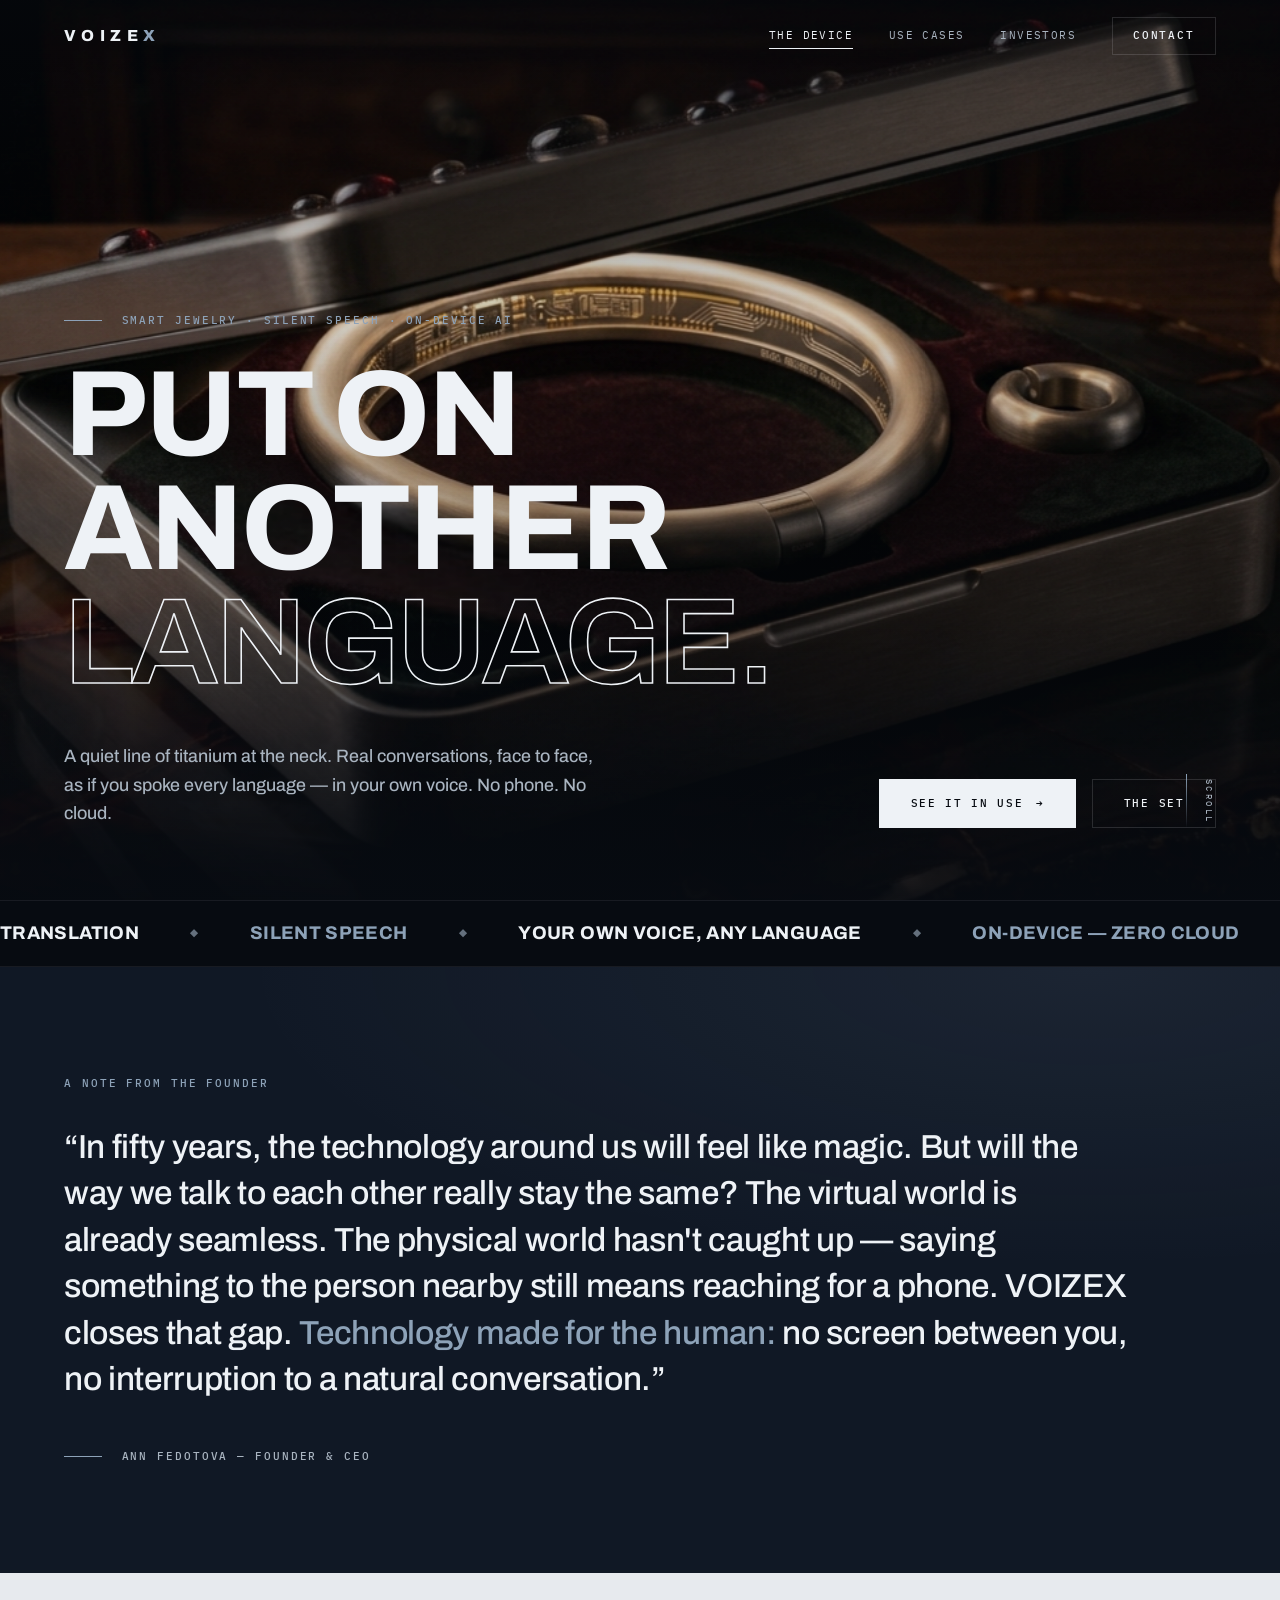
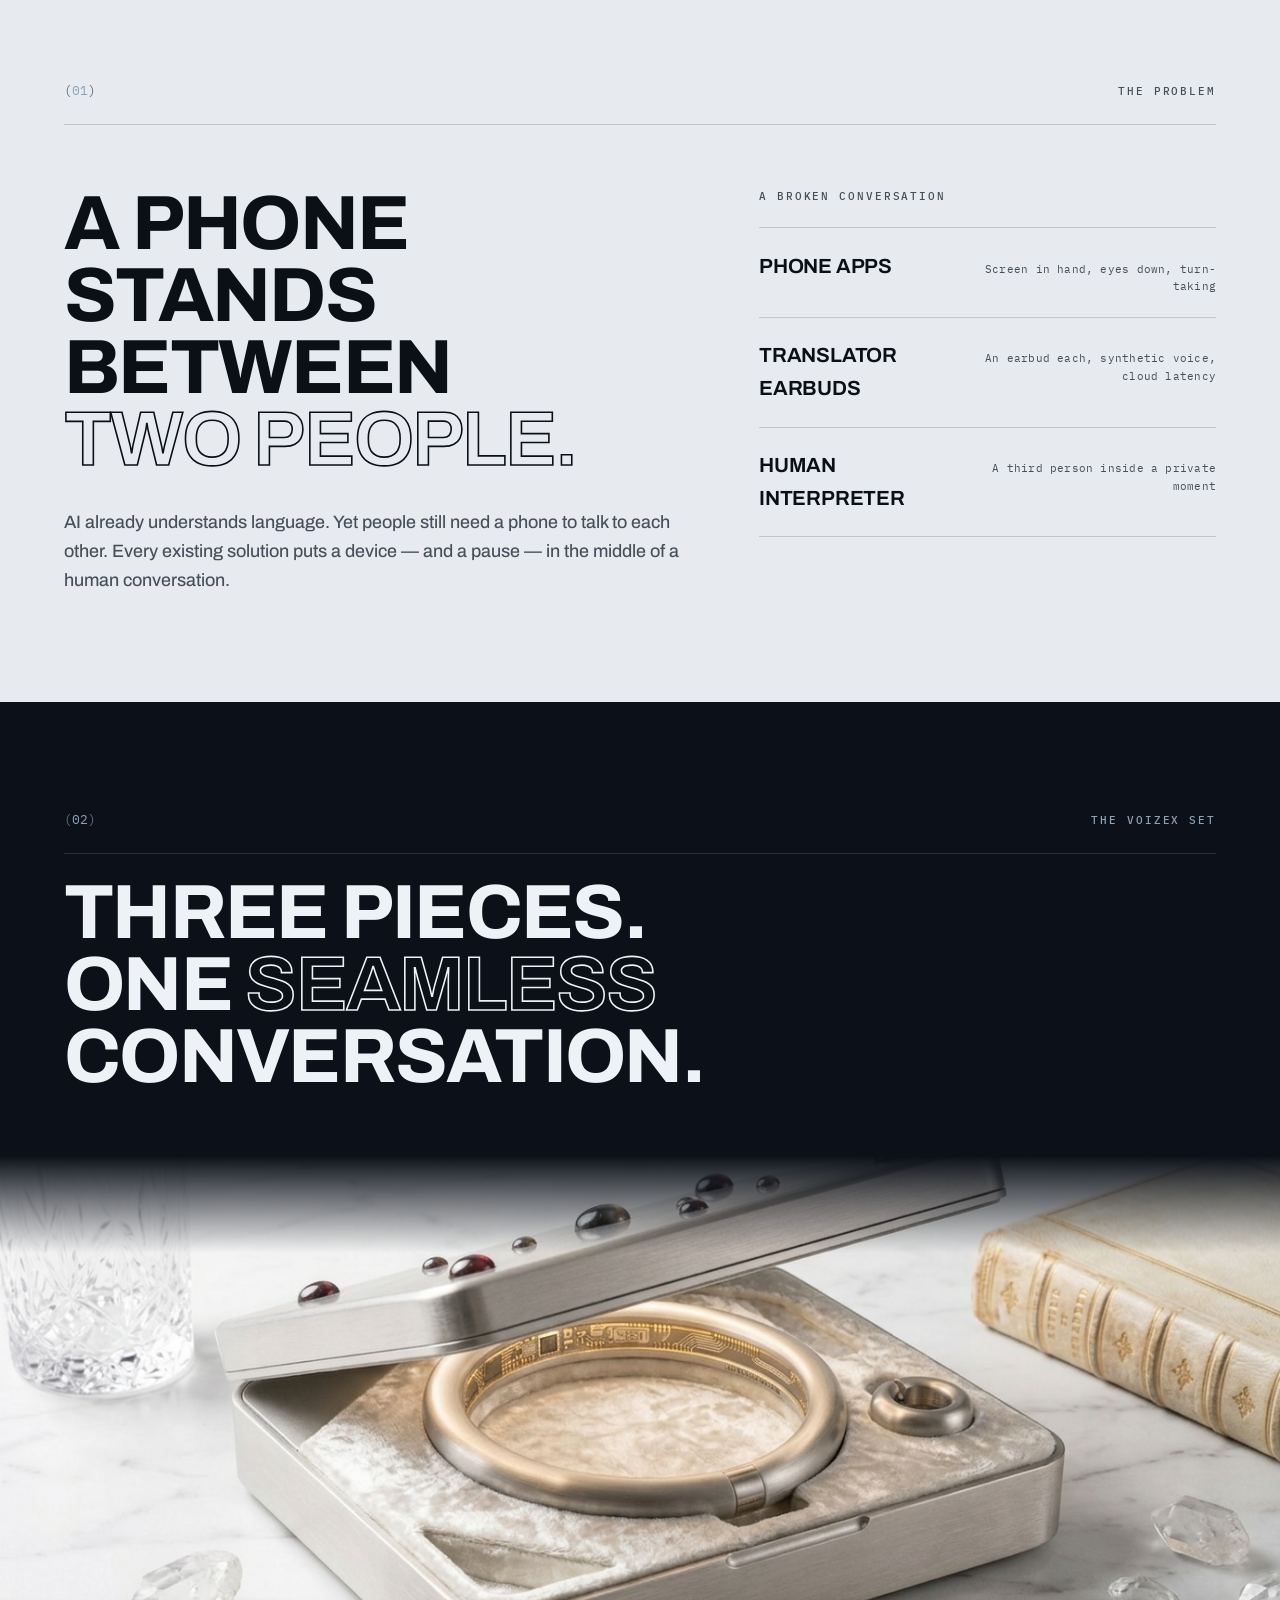
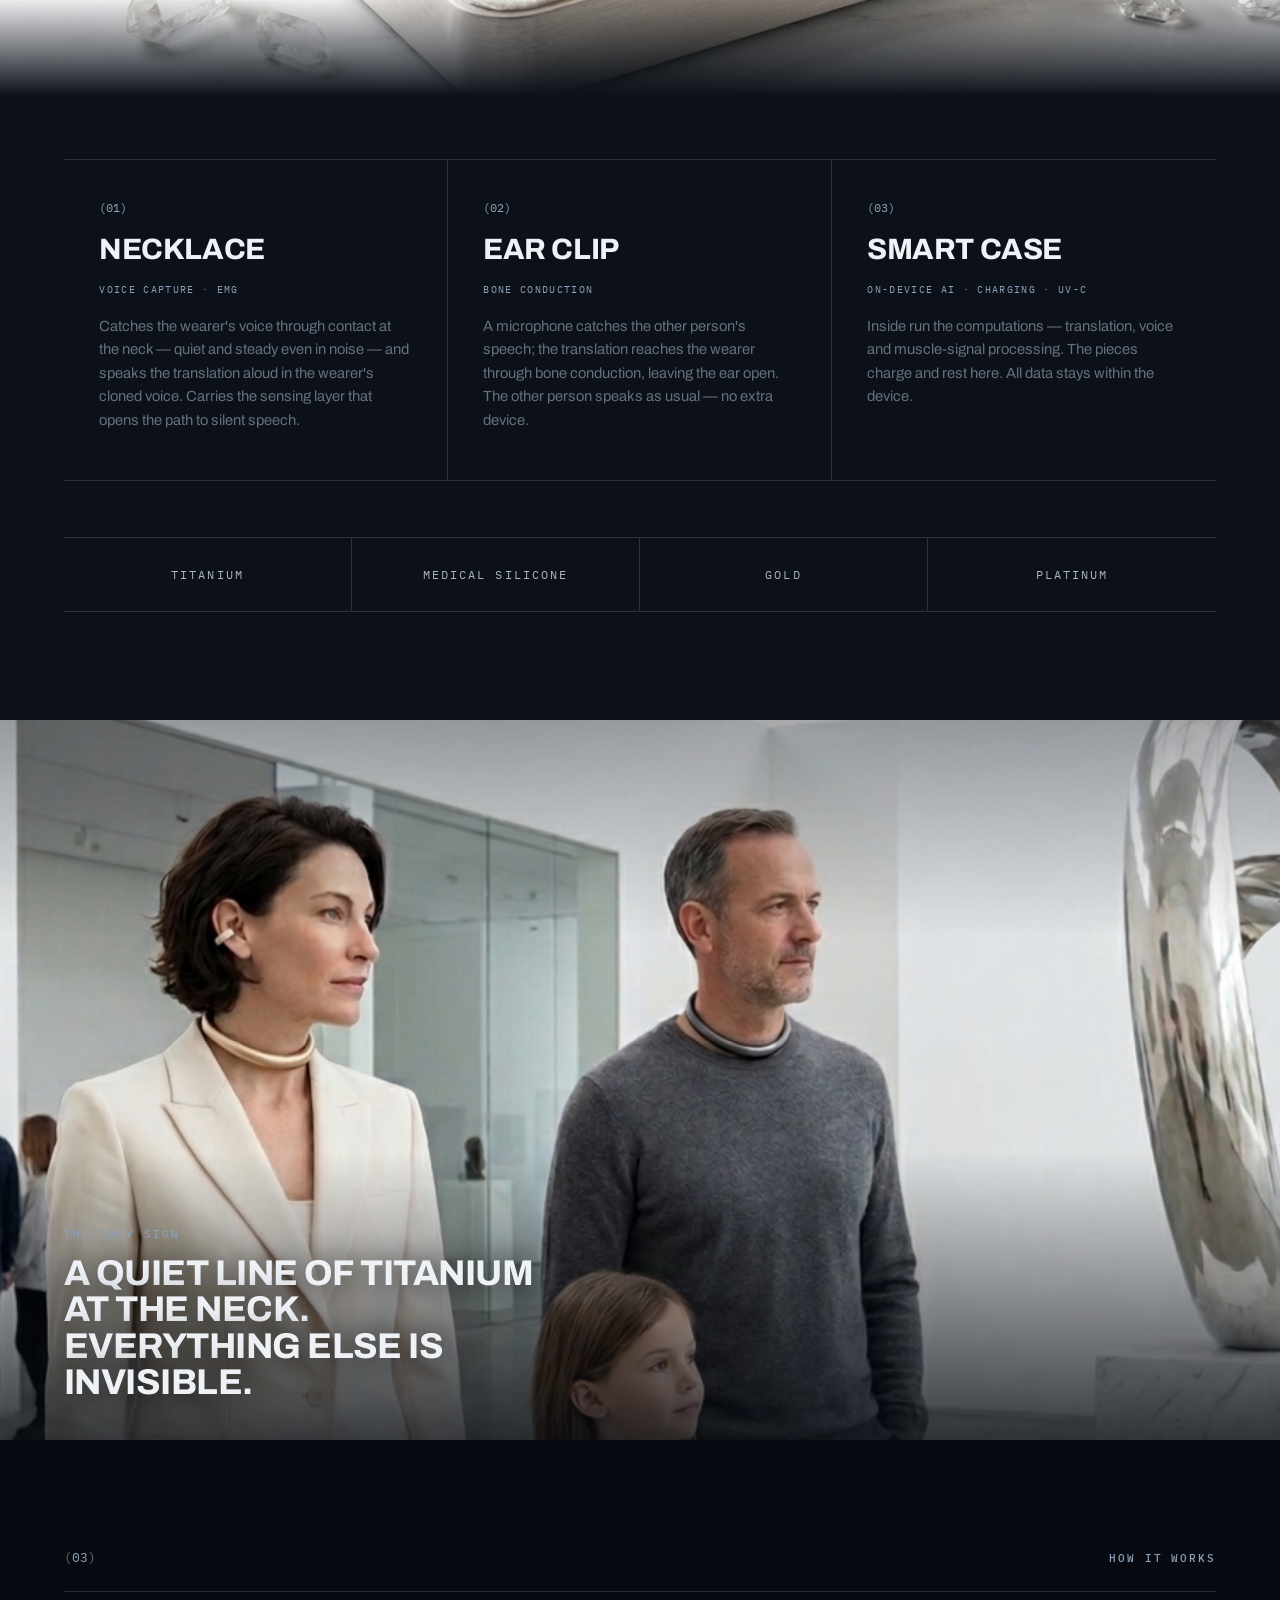
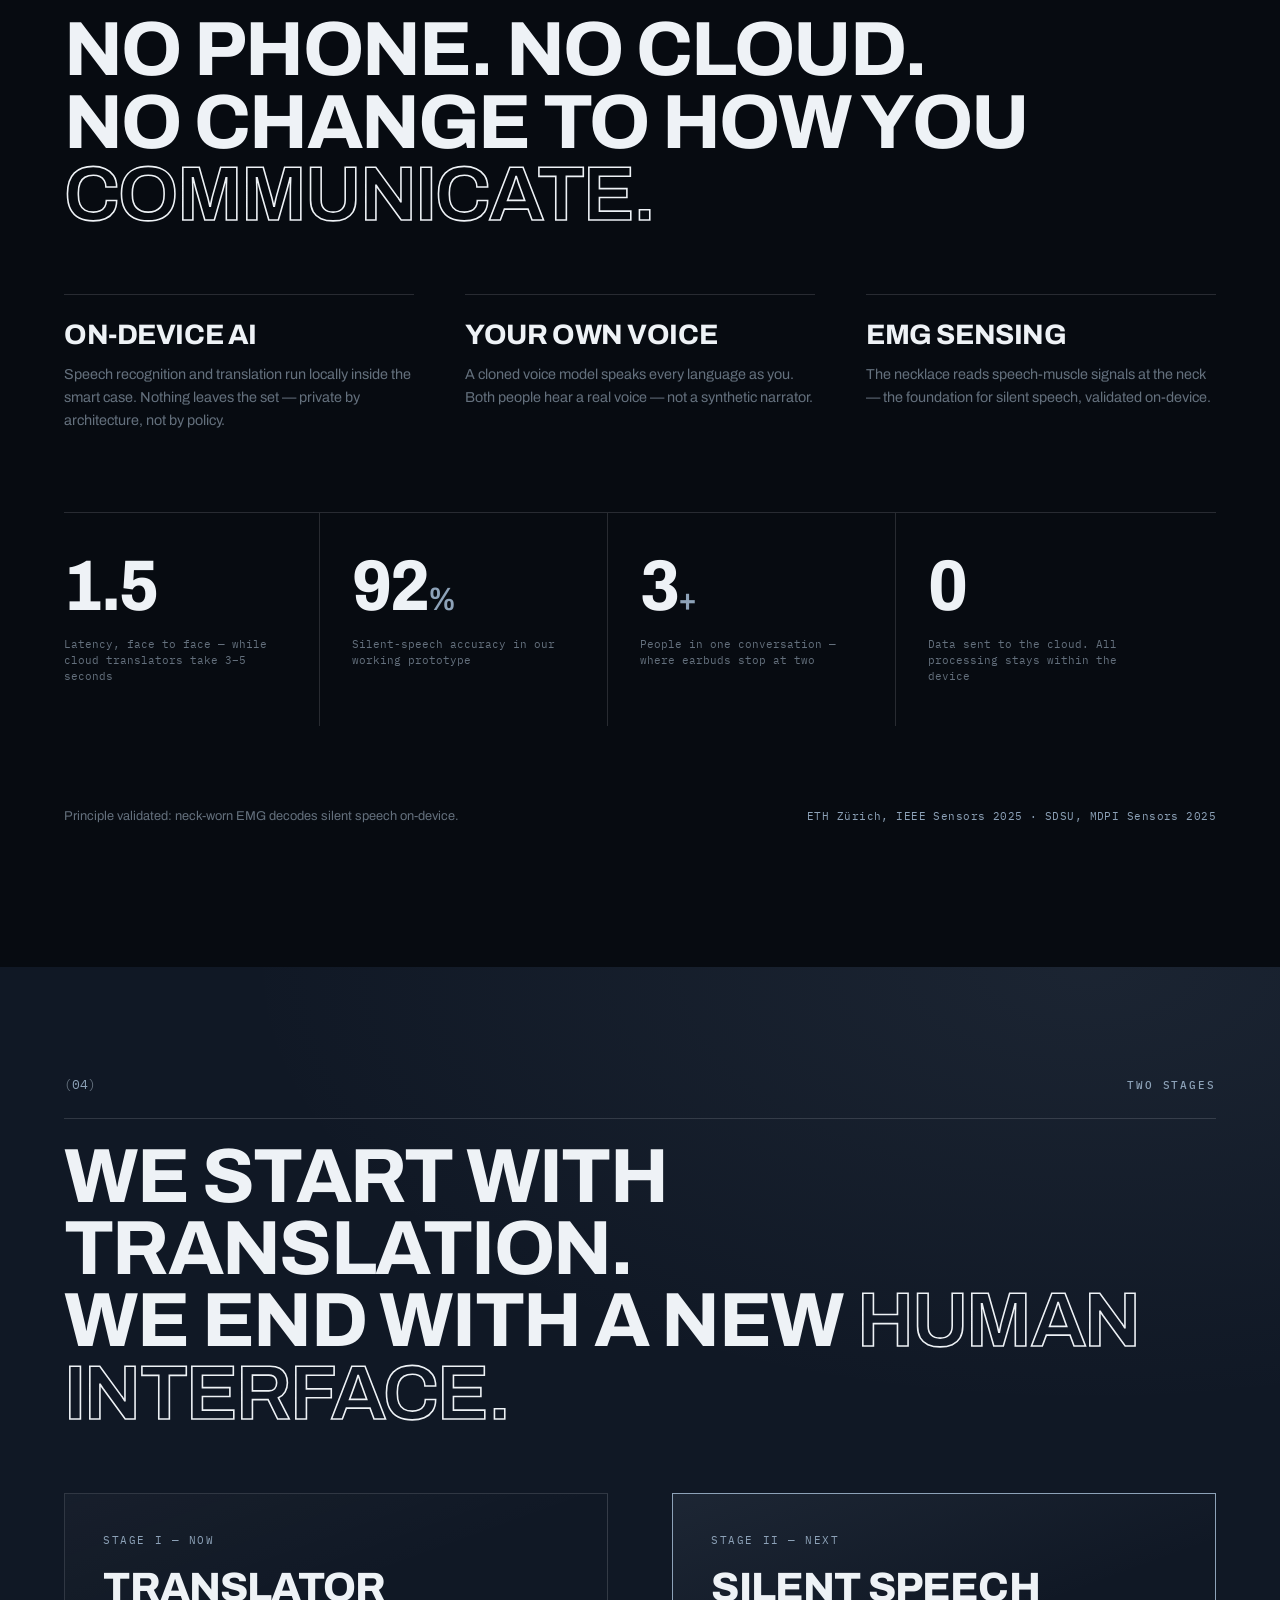
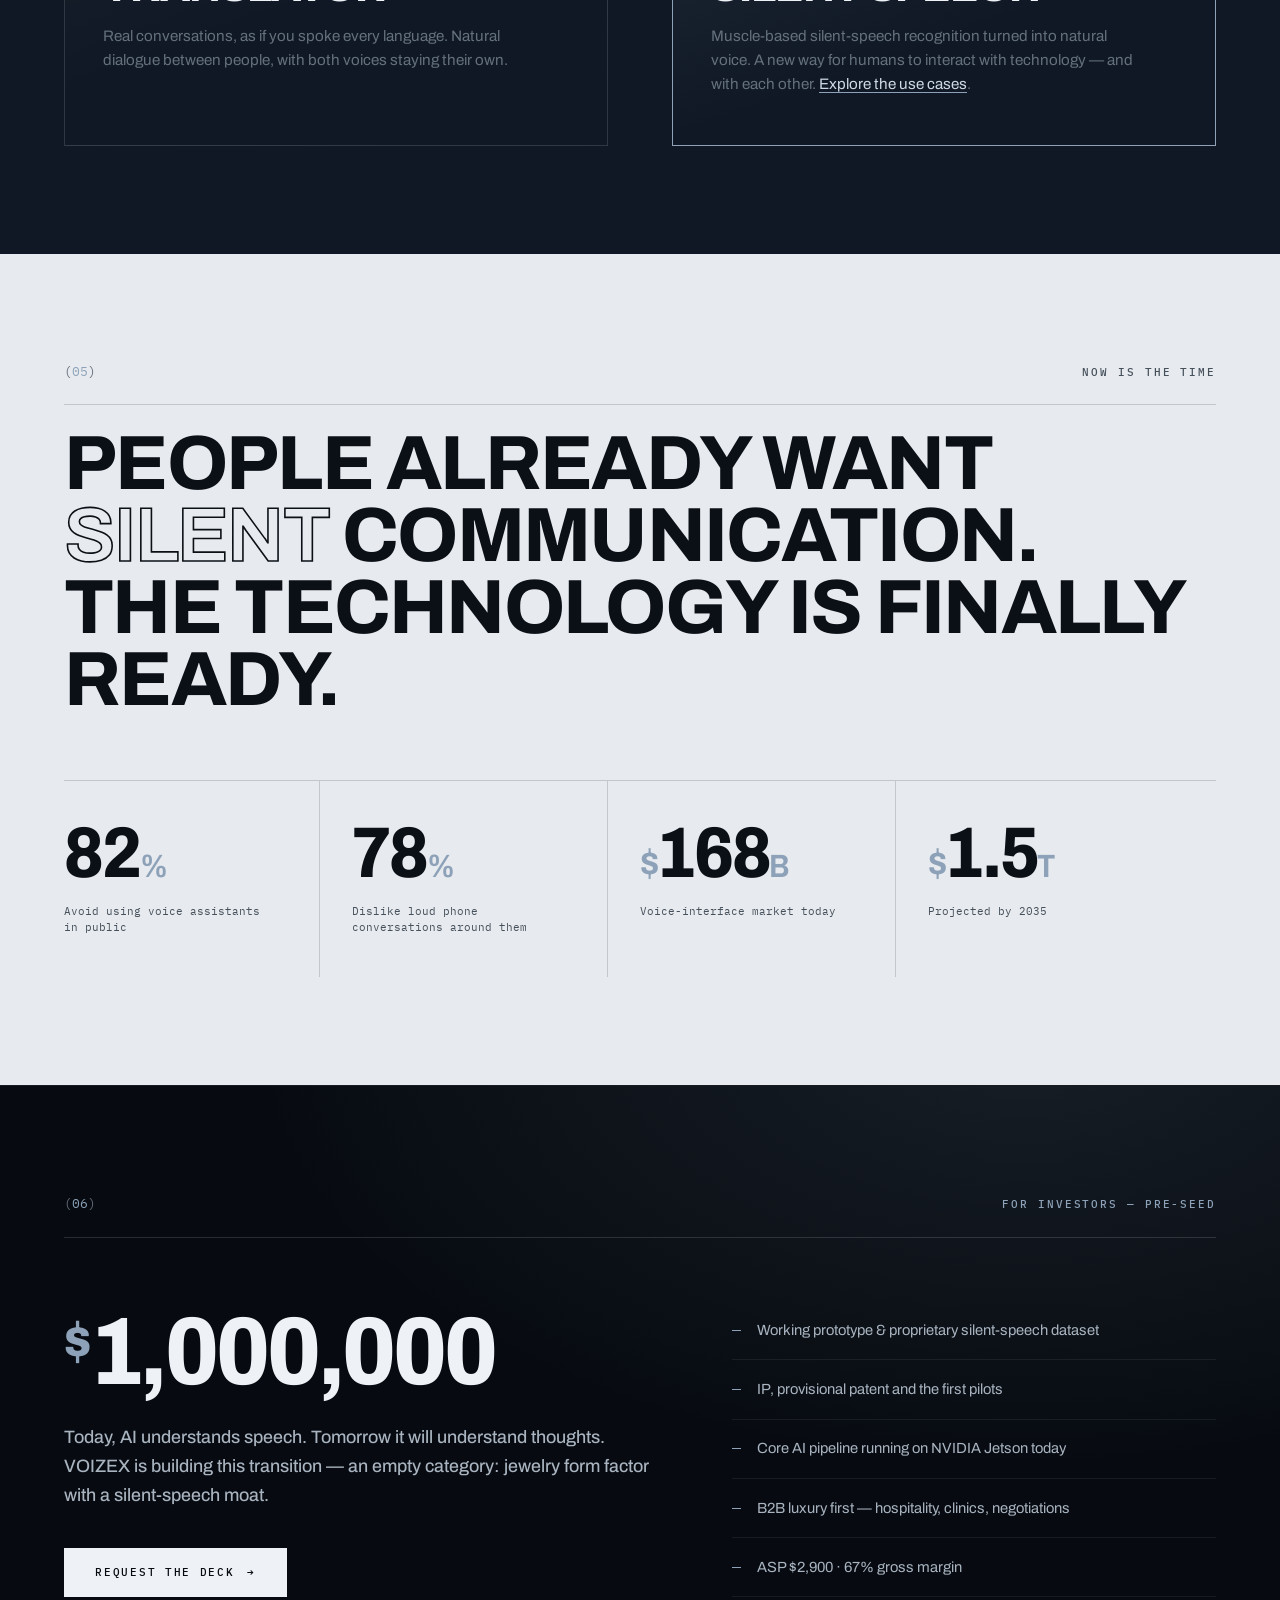
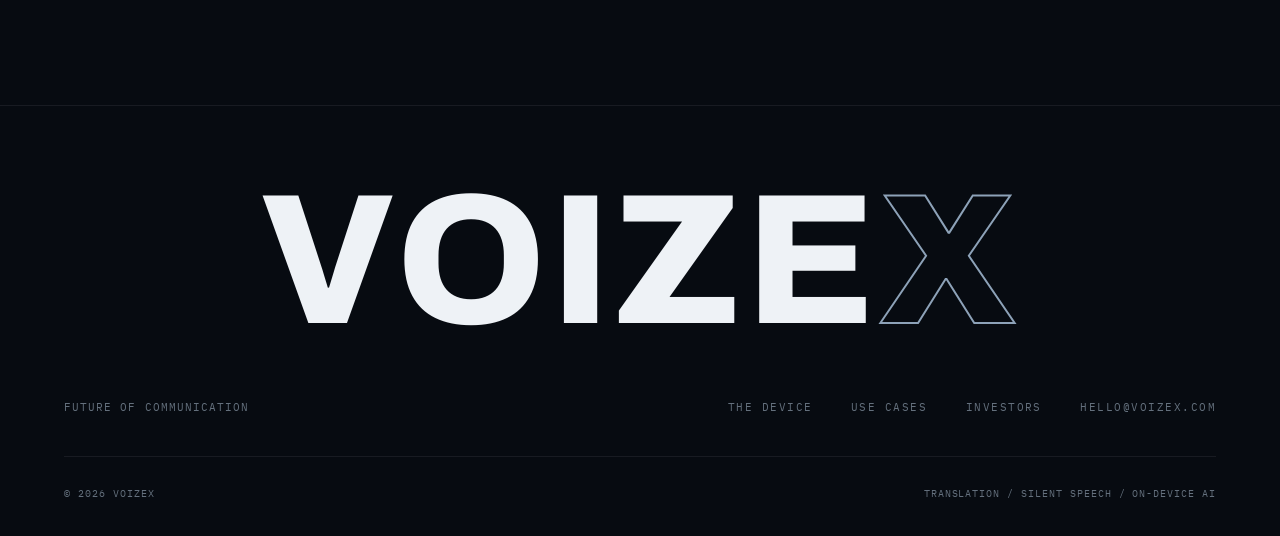
==== commit b2d1bd59: "Redesign v2 — brutalist A24-style typography, graphite-blue palette - Drop all serifs and italics: A" ====
--- a/index.html
+++ b/index.html
@@ -7,7 +7,7 @@
   <meta name="description" content="VOIZEX is smart jewelry for real conversation. On-device AI translation in your own cloned voice — no phone, no cloud. The path to silent speech.">
   <link rel="preconnect" href="https://fonts.googleapis.com">
   <link rel="preconnect" href="https://fonts.gstatic.com" crossorigin>
-  <link href="https://fonts.googleapis.com/css2?family=Cormorant+Garamond:ital,wght@0,400;0,500;0,600;1,400;1,500&family=Inter:wght@400;500;600&display=swap" rel="stylesheet">
+  <link href="https://fonts.googleapis.com/css2?family=Archivo:wdth,wght@62..125,100..900&family=IBM+Plex+Mono:wght@400;500&display=swap" rel="stylesheet">
   <link rel="stylesheet" href="assets/css/style.css">
 </head>
 <body>
@@ -87,7 +87,7 @@
       </blockquote>
       <div class="manifesto-sig reveal" style="--d:.3s">
         <span class="tick"></span>
-        <span class="label" style="color:var(--ivory-dim)">Ann Fedotova — Founder &amp; CEO</span>
+        <span class="label" style="color:var(--dim)">Ann Fedotova — Founder &amp; CEO</span>
       </div>
     </div>
   </section>
@@ -153,7 +153,7 @@
     <div class="wrap">
       <div class="pieces">
         <article class="piece reveal">
-          <span class="piece-num">№ 01</span>
+          <span class="piece-num">(01)</span>
           <h3 class="piece-name">Necklace</h3>
           <span class="piece-tag">Voice capture · EMG</span>
           <p class="piece-desc">
@@ -163,7 +163,7 @@
           </p>
         </article>
         <article class="piece reveal" style="--d:.12s">
-          <span class="piece-num">№ 02</span>
+          <span class="piece-num">(02)</span>
           <h3 class="piece-name">Ear Clip</h3>
           <span class="piece-tag">Bone conduction</span>
           <p class="piece-desc">
@@ -173,7 +173,7 @@
           </p>
         </article>
         <article class="piece reveal" style="--d:.24s">
-          <span class="piece-num">№ 03</span>
+          <span class="piece-num">(03)</span>
           <h3 class="piece-name">Smart Case</h3>
           <span class="piece-tag">On-device AI · Charging · UV-C</span>
           <p class="piece-desc">
@@ -282,7 +282,7 @@
           <h3>Silent speech</h3>
           <p>Muscle-based silent-speech recognition turned into natural voice.
              A new way for humans to interact with technology — and with each other.
-             <a href="use-cases.html#silent" style="color:var(--gold-bright); border-bottom:1px solid var(--gold-deep);">Explore the use cases</a>.</p>
+             <a href="use-cases.html#silent">Explore the use cases</a>.</p>
         </article>
       </div>
     </div>
@@ -358,8 +358,9 @@
   <!-- ══════════ FOOTER ══════════ -->
   <footer class="footer">
     <div class="wrap">
+      <a class="footer-word reveal" href="index.html">VOIZE<span>X</span></a>
       <div class="footer-grid">
-        <a class="footer-word" href="index.html">VOIZE<span>X</span></a>
+        <span class="footer-tag">Future of communication</span>
         <div class="footer-links">
           <a href="index.html">The Device</a>
           <a href="use-cases.html">Use Cases</a>
@@ -368,8 +369,8 @@
         </div>
       </div>
       <div class="footer-base">
-        <span>© 2026 VOIZEX — Future of communication</span>
-        <span>Translation · Silent speech · On-device AI</span>
+        <span>© 2026 VOIZEX</span>
+        <span>Translation / Silent speech / On-device AI</span>
       </div>
     </div>
   </footer>
--- a/assets/css/style.css
+++ b/assets/css/style.css
@@ -1,32 +1,33 @@
 /* ============================================================
-   VOIZEX — design system
-   Deep-green editorial luxury · Cormorant Garamond + Inter
+   VOIZEX — design system v2
+   Brutalist grotesque (A24-style) · graphite-blue
+   Archivo (variable, wdth+wght) + IBM Plex Mono
    ============================================================ */
 
 :root {
-  /* palette — warm near-black green, never flat black */
-  --bg-0: #0a0f0c;
-  --bg-1: #0f1611;
-  --bg-2: #152018;
-  --bg-3: #1b2a20;
-  --ivory: #ece7da;
-  --ivory-dim: #c9c4b4;
-  --muted: #8b948a;
-  --gold: #c4a678;
-  --gold-bright: #d8bd8f;
-  --gold-deep: #93794f;
-  --line: rgba(236, 231, 218, 0.13);
-  --line-soft: rgba(236, 231, 218, 0.07);
-
-  /* light sections */
-  --paper: #e9e4d6;
-  --paper-2: #dfd9c8;
-  --ink: #131a15;
-  --ink-soft: #4c544c;
-  --line-dark: rgba(19, 26, 21, 0.16);
-
-  --font-display: "Cormorant Garamond", Georgia, serif;
-  --font-body: "Inter", -apple-system, sans-serif;
+  /* palette — cold graphite blue, never flat black */
+  --bg-0: #070b11;
+  --bg-1: #0c1119;
+  --bg-2: #101825;
+  --bg-3: #16202f;
+  --white: #eef2f6;
+  --dim: #a9b4c0;
+  --muted: #64707d;
+  --steel: #8da2b8;
+  --ice: #cdd9e4;
+  --line: rgba(238, 242, 246, 0.14);
+  --line-soft: rgba(238, 242, 246, 0.07);
+
+  /* light sections — cold silver paper */
+  --paper: #e7eaee;
+  --paper-2: #dde2e8;
+  --ink: #0b1017;
+  --ink-soft: #46505b;
+  --line-dark: rgba(11, 16, 23, 0.16);
+
+  --font-display: "Archivo", "Helvetica Neue", Arial, sans-serif;
+  --font-body: "Archivo", "Helvetica Neue", Arial, sans-serif;
+  --font-mono: "IBM Plex Mono", ui-monospace, monospace;
 
   --ease-out: cubic-bezier(0.16, 1, 0.3, 1);
   --pad-x: clamp(1.25rem, 5vw, 5rem);
@@ -38,15 +39,15 @@
 
 body {
   background: var(--bg-1);
-  color: var(--ivory);
+  color: var(--white);
   font-family: var(--font-body);
   font-size: 1rem;
-  line-height: 1.65;
+  line-height: 1.6;
   -webkit-font-smoothing: antialiased;
   overflow-x: hidden;
 }
 
-::selection { background: var(--gold); color: var(--bg-0); }
+::selection { background: var(--white); color: var(--bg-0); }
 
 img { max-width: 100%; display: block; }
 
@@ -56,37 +57,50 @@
 
 .display {
   font-family: var(--font-display);
+  font-weight: 740;
+  line-height: 0.94;
+  letter-spacing: -0.022em;
+  text-transform: uppercase;
+  text-wrap: balance;
+}
+
+/* accent words: hollow outline, no italics ever */
+.display em {
+  font-style: normal;
+  font-weight: 640;
+  color: var(--steel);
+}
+@supports ((-webkit-text-stroke: 1px white)) {
+  .display em {
+    color: transparent;
+    -webkit-text-stroke: 1.6px var(--white);
+  }
+  .section--paper .display em,
+  .on-paper .display em {
+    -webkit-text-stroke: 1.6px var(--ink);
+  }
+}
+
+.h-hero  { font-size: clamp(3rem, 9.5vw, 9rem); }
+.h-1     { font-size: clamp(2.4rem, 6vw, 5.6rem); }
+.h-2     { font-size: clamp(1.9rem, 4.2vw, 3.4rem); }
+.h-3     { font-size: clamp(1.4rem, 2.6vw, 2rem); }
+
+.label {
+  font-family: var(--font-mono);
+  font-size: 0.66rem;
   font-weight: 500;
-  line-height: 1.02;
-  letter-spacing: -0.01em;
-  text-wrap: balance;
-}
-
-.display em {
-  font-style: italic;
-  font-weight: 400;
-  color: var(--gold-bright);
-}
-
-.h-hero  { font-size: clamp(3.2rem, 9vw, 8.5rem); }
-.h-1     { font-size: clamp(2.6rem, 6vw, 5.5rem); }
-.h-2     { font-size: clamp(2rem, 4.2vw, 3.6rem); }
-.h-3     { font-size: clamp(1.5rem, 2.6vw, 2.2rem); font-weight: 500; }
-
-.label {
-  font-family: var(--font-body);
-  font-size: 0.68rem;
-  font-weight: 500;
-  letter-spacing: 0.28em;
-  text-transform: uppercase;
-  color: var(--gold);
+  letter-spacing: 0.18em;
+  text-transform: uppercase;
+  color: var(--steel);
 }
 
 .lead {
-  font-size: clamp(1.05rem, 1.5vw, 1.3rem);
-  line-height: 1.7;
-  color: var(--ivory-dim);
-  max-width: 34em;
+  font-size: clamp(1rem, 1.4vw, 1.25rem);
+  line-height: 1.6;
+  font-weight: 460;
+  color: var(--dim);
+  max-width: 36em;
 }
 
 .body-copy {
@@ -95,7 +109,7 @@
   max-width: 32em;
 }
 
-.on-paper .label { color: var(--gold-deep); }
+.on-paper .label { color: var(--ink-soft); }
 .on-paper .lead { color: var(--ink-soft); }
 .on-paper .body-copy { color: var(--ink-soft); }
 
@@ -114,11 +128,11 @@
 .section--deep { background: var(--bg-0); }
 .section--tint {
   background:
-    radial-gradient(120% 90% at 85% 0%, rgba(196, 166, 120, 0.06), transparent 55%),
+    radial-gradient(120% 90% at 85% 0%, rgba(141, 162, 184, 0.09), transparent 55%),
     var(--bg-2);
 }
 
-.wrap { max-width: 84rem; margin: 0 auto; }
+.wrap { max-width: 88rem; margin: 0 auto; }
 
 .section-head {
   display: flex;
@@ -144,11 +158,12 @@
 }
 
 .index-num {
-  font-family: var(--font-display);
-  font-style: italic;
-  font-size: 1.1rem;
-  color: var(--gold);
-}
+  font-family: var(--font-mono);
+  font-size: 0.8rem;
+  color: var(--steel);
+}
+.index-num::before { content: "("; color: var(--muted); }
+.index-num::after  { content: ")"; color: var(--muted); }
 
 /* ---------- nav ---------- */
 
@@ -159,25 +174,26 @@
   display: flex;
   align-items: center;
   justify-content: space-between;
-  padding: 1.1rem var(--pad-x);
+  padding: 1.05rem var(--pad-x);
   transition: background 0.5s, backdrop-filter 0.5s, box-shadow 0.5s;
 }
 
 .nav.scrolled {
-  background: rgba(10, 15, 12, 0.82);
+  background: rgba(7, 11, 17, 0.85);
   backdrop-filter: blur(14px);
   -webkit-backdrop-filter: blur(14px);
   box-shadow: 0 1px 0 var(--line-soft);
 }
 
 .nav-logo {
-  font-family: var(--font-body);
-  font-weight: 600;
-  font-size: 0.95rem;
-  letter-spacing: 0.42em;
-  color: var(--ivory);
-}
-.nav-logo span { color: var(--gold); }
+  font-family: var(--font-display);
+  font-weight: 800;
+  font-size: 1rem;
+  letter-spacing: 0.34em;
+  text-transform: uppercase;
+  color: var(--white);
+}
+.nav-logo span { color: var(--steel); }
 
 .nav-links {
   display: flex;
@@ -186,23 +202,24 @@
 }
 
 .nav-link {
-  font-size: 0.72rem;
-  letter-spacing: 0.22em;
-  text-transform: uppercase;
-  color: var(--ivory-dim);
+  font-family: var(--font-mono);
+  font-size: 0.66rem;
+  letter-spacing: 0.14em;
+  text-transform: uppercase;
+  color: var(--dim);
   transition: color 0.3s;
   position: relative;
   padding: 0.3rem 0;
   white-space: nowrap;
 }
-.nav-link:hover { color: var(--ivory); }
-.nav-link.active { color: var(--gold-bright); }
+.nav-link:hover { color: var(--white); }
+.nav-link.active { color: var(--white); }
 .nav-link.active::after {
   content: "";
   position: absolute;
   left: 0; right: 0; bottom: 0;
   height: 1px;
-  background: var(--gold);
+  background: var(--white);
 }
 
 /* ---------- buttons ---------- */
@@ -211,21 +228,22 @@
   display: inline-flex;
   align-items: center;
   gap: 0.8rem;
-  padding: 0.95rem 2rem;
-  border: 1px solid var(--gold-deep);
-  color: var(--ivory);
-  font-size: 0.7rem;
+  padding: 0.95rem 1.9rem;
+  border: 1px solid var(--line);
+  color: var(--white);
+  font-family: var(--font-mono);
+  font-size: 0.66rem;
   font-weight: 500;
-  letter-spacing: 0.24em;
-  text-transform: uppercase;
-  transition: background 0.4s var(--ease-out), color 0.4s, border-color 0.4s;
+  letter-spacing: 0.16em;
+  text-transform: uppercase;
+  transition: background 0.35s var(--ease-out), color 0.35s, border-color 0.35s;
   background: transparent;
   cursor: pointer;
 }
-.btn:hover { background: var(--gold); border-color: var(--gold); color: var(--bg-0); }
-
-.btn--solid { background: var(--ivory); border-color: var(--ivory); color: var(--bg-0); }
-.btn--solid:hover { background: var(--gold-bright); border-color: var(--gold-bright); }
+.btn:hover { background: var(--white); border-color: var(--white); color: var(--bg-0); }
+
+.btn--solid { background: var(--white); border-color: var(--white); color: var(--bg-0); }
+.btn--solid:hover { background: var(--ice); border-color: var(--ice); }
 
 .btn--ink { border-color: var(--ink); color: var(--ink); }
 .btn--ink:hover { background: var(--ink); color: var(--paper); }
@@ -263,15 +281,15 @@
   position: absolute;
   inset: 0;
   background:
-    linear-gradient(180deg, rgba(10,15,12,0.55) 0%, rgba(10,15,12,0.15) 35%, rgba(10,15,12,0.4) 68%, rgba(10,15,12,0.94) 100%),
-    radial-gradient(90% 60% at 20% 100%, rgba(10,15,12,0.65), transparent 60%);
+    linear-gradient(180deg, rgba(7,11,17,0.6) 0%, rgba(7,11,17,0.18) 35%, rgba(7,11,17,0.45) 68%, rgba(7,11,17,0.95) 100%),
+    radial-gradient(90% 60% at 20% 100%, rgba(7,11,17,0.65), transparent 60%);
 }
 
 .hero-inner {
   position: relative;
   z-index: 1;
   width: 100%;
-  max-width: 84rem;
+  max-width: 88rem;
   margin: 0 auto;
 }
 
@@ -281,7 +299,7 @@
   gap: 1.2rem;
   margin-bottom: 1.8rem;
 }
-.hero-kicker .tick { width: 2.4rem; height: 1px; background: var(--gold); }
+.hero-kicker .tick { width: 2.4rem; height: 1px; background: var(--steel); flex: none; }
 
 .hero-bottom {
   display: flex;
@@ -303,16 +321,17 @@
   flex-direction: column;
   align-items: center;
   gap: 0.9rem;
-  color: var(--ivory-dim);
-  font-size: 0.62rem;
-  letter-spacing: 0.3em;
+  color: var(--dim);
+  font-family: var(--font-mono);
+  font-size: 0.58rem;
+  letter-spacing: 0.26em;
   text-transform: uppercase;
   writing-mode: vertical-rl;
 }
 .hero-scroll .line {
   width: 1px;
   height: 3.4rem;
-  background: linear-gradient(var(--gold), transparent);
+  background: linear-gradient(var(--steel), transparent);
   animation: drip 2.6s var(--ease-out) infinite;
 }
 @keyframes drip {
@@ -322,47 +341,49 @@
   100% { transform: scaleY(0); transform-origin: bottom; }
 }
 
-/* ---------- marquee ---------- */
+/* ---------- marquee — A24-style shout strip ---------- */
 
 .marquee {
   overflow: hidden;
   border-top: 1px solid var(--line-soft);
   border-bottom: 1px solid var(--line-soft);
   background: var(--bg-0);
-  padding: 1.05rem 0;
+  padding: 1.1rem 0;
 }
 .marquee-track {
   display: flex;
-  gap: 4rem;
+  gap: 3.2rem;
   width: max-content;
-  animation: marquee 38s linear infinite;
+  animation: marquee 40s linear infinite;
 }
 .marquee-item {
   display: flex;
   align-items: center;
-  gap: 4rem;
+  gap: 3.2rem;
   font-family: var(--font-display);
-  font-style: italic;
-  font-size: 1.05rem;
-  color: var(--ivory-dim);
+  font-weight: 740;
+  font-size: 1.15rem;
+  letter-spacing: 0.02em;
+  text-transform: uppercase;
+  color: var(--white);
   white-space: nowrap;
 }
-.marquee-item .dot { color: var(--gold); font-style: normal; font-size: 0.7rem; }
+.marquee-item span:nth-child(4n+3) { color: var(--steel); }
+.marquee-item .dot { color: var(--muted); font-size: 0.6rem; }
 @keyframes marquee { to { transform: translateX(-50%); } }
 
 /* ---------- manifesto ---------- */
 
-.manifesto { text-align: left; }
-
 .manifesto-quote {
-  font-family: var(--font-display);
-  font-weight: 400;
-  font-size: clamp(1.6rem, 3.4vw, 3rem);
-  line-height: 1.35;
-  max-width: 26em;
-  color: var(--ivory);
-}
-.manifesto-quote em { font-style: italic; color: var(--gold-bright); }
+  font-family: var(--font-body);
+  font-weight: 500;
+  font-size: clamp(1.35rem, 2.6vw, 2.3rem);
+  line-height: 1.4;
+  letter-spacing: -0.01em;
+  max-width: 32em;
+  color: var(--white);
+}
+.manifesto-quote em { font-style: normal; color: var(--steel); }
 
 .manifesto-sig {
   margin-top: 2.8rem;
@@ -370,7 +391,7 @@
   align-items: center;
   gap: 1.2rem;
 }
-.manifesto-sig .tick { width: 2.4rem; height: 1px; background: var(--gold); }
+.manifesto-sig .tick { width: 2.4rem; height: 1px; background: var(--steel); }
 
 /* ---------- problem ---------- */
 
@@ -391,15 +412,18 @@
   border-bottom: 1px solid var(--line-dark);
 }
 .broken-item .name {
-  font-family: var(--font-display);
-  font-size: clamp(1.3rem, 2vw, 1.8rem);
-  font-weight: 500;
+  font-weight: 640;
+  text-transform: uppercase;
+  letter-spacing: -0.01em;
+  font-size: clamp(1rem, 1.6vw, 1.35rem);
 }
 .broken-item .flaw {
-  font-size: 0.78rem;
-  letter-spacing: 0.06em;
+  font-family: var(--font-mono);
+  font-size: 0.68rem;
+  letter-spacing: 0.02em;
   color: var(--ink-soft);
   text-align: right;
+  max-width: 22em;
 }
 
 /* ---------- the set (three pieces) ---------- */
@@ -425,7 +449,7 @@
 }
 
 .piece {
-  padding: 2.6rem 2.2rem 3rem;
+  padding: 2.4rem 2.2rem 3rem;
   border-right: 1px solid var(--line);
   display: flex;
   flex-direction: column;
@@ -433,28 +457,30 @@
   transition: background 0.5s;
 }
 .piece:last-child { border-right: 0; }
-.piece:hover { background: rgba(236, 231, 218, 0.025); }
+.piece:hover { background: rgba(238, 242, 246, 0.03); }
 
 .piece-num {
-  font-family: var(--font-display);
-  font-style: italic;
-  color: var(--gold);
-  font-size: 1rem;
+  font-family: var(--font-mono);
+  color: var(--steel);
+  font-size: 0.72rem;
 }
 .piece-name {
-  font-family: var(--font-display);
-  font-size: clamp(1.6rem, 2.4vw, 2.2rem);
-  font-weight: 500;
+  font-weight: 740;
+  text-transform: uppercase;
+  letter-spacing: -0.015em;
+  font-size: clamp(1.5rem, 2.3vw, 2.1rem);
+  line-height: 1;
 }
 .piece-tag {
-  font-size: 0.62rem;
-  letter-spacing: 0.24em;
-  text-transform: uppercase;
-  color: var(--gold);
+  font-family: var(--font-mono);
+  font-size: 0.6rem;
+  letter-spacing: 0.14em;
+  text-transform: uppercase;
+  color: var(--steel);
 }
 .piece-desc { font-size: 0.92rem; color: var(--muted); }
 
-/* ---------- numbers strip ---------- */
+/* ---------- numbers strip — huge condensed figures ---------- */
 
 .stats {
   display: grid;
@@ -462,7 +488,7 @@
   border-top: 1px solid var(--line);
 }
 .stat {
-  padding: 2.6rem 2rem 2.8rem 0;
+  padding: 2.4rem 2rem 2.6rem 0;
   border-right: 1px solid var(--line);
   margin-right: 2rem;
 }
@@ -470,20 +496,29 @@
 
 .stat-value {
   font-family: var(--font-display);
-  font-size: clamp(2.6rem, 5vw, 4.6rem);
-  font-weight: 500;
-  line-height: 1;
-  color: var(--ivory);
-}
-.stat-value .unit { font-size: 0.5em; font-style: italic; color: var(--gold-bright); }
-.stat-caption { margin-top: 1rem; font-size: 0.78rem; color: var(--muted); max-width: 16em; }
+  font-weight: 780;
+  font-stretch: 88%;
+  font-size: clamp(2.8rem, 5.6vw, 5.2rem);
+  line-height: 0.95;
+  letter-spacing: -0.03em;
+  color: var(--white);
+}
+.stat-value .unit { font-size: 0.45em; font-weight: 640; color: var(--steel); }
+.stat-caption {
+  margin-top: 1rem;
+  font-family: var(--font-mono);
+  font-size: 0.66rem;
+  line-height: 1.55;
+  color: var(--muted);
+  max-width: 20em;
+}
 
 .section--paper .stats { border-color: var(--line-dark); }
 .section--paper .stat { border-color: var(--line-dark); }
 .section--paper .stat-value { color: var(--ink); }
 .section--paper .stat-caption { color: var(--ink-soft); }
 
-/* ---------- principles (no phone no cloud) ---------- */
+/* ---------- principles ---------- */
 
 .principles {
   display: grid;
@@ -492,9 +527,11 @@
 }
 .principle { border-top: 1px solid var(--line); padding-top: 1.6rem; }
 .principle h3 {
-  font-family: var(--font-display);
-  font-size: clamp(1.7rem, 2.6vw, 2.4rem);
-  font-weight: 500;
+  font-weight: 740;
+  text-transform: uppercase;
+  letter-spacing: -0.015em;
+  font-size: clamp(1.4rem, 2.2vw, 2rem);
+  line-height: 1;
   margin-bottom: 0.9rem;
 }
 .principle p { font-size: 0.9rem; color: var(--muted); }
@@ -508,28 +545,32 @@
 }
 .stage {
   position: relative;
-  padding: 2.6rem 2.4rem 3rem;
+  padding: 2.4rem 2.4rem 3rem;
   border: 1px solid var(--line);
-  background: linear-gradient(160deg, rgba(236,231,218,0.03), transparent 45%);
+  background: linear-gradient(160deg, rgba(238,242,246,0.03), transparent 45%);
 }
 .stage--next {
-  border-color: var(--gold-deep);
-  background: linear-gradient(160deg, rgba(196,166,120,0.08), transparent 55%);
+  border-color: var(--steel);
+  background: linear-gradient(160deg, rgba(141,162,184,0.1), transparent 55%);
 }
 .stage .stage-eyebrow {
-  font-family: var(--font-display);
-  font-style: italic;
-  color: var(--gold);
-  font-size: 1rem;
+  font-family: var(--font-mono);
+  color: var(--steel);
+  font-size: 0.68rem;
+  letter-spacing: 0.14em;
+  text-transform: uppercase;
   margin-bottom: 1.2rem;
 }
 .stage h3 {
-  font-family: var(--font-display);
-  font-weight: 500;
-  font-size: clamp(2rem, 3.4vw, 3.2rem);
+  font-weight: 780;
+  text-transform: uppercase;
+  letter-spacing: -0.02em;
+  font-size: clamp(1.9rem, 3.2vw, 3rem);
+  line-height: 0.95;
   margin-bottom: 1rem;
 }
 .stage p { color: var(--muted); font-size: 0.95rem; max-width: 28em; }
+.stage a { color: var(--ice); border-bottom: 1px solid var(--steel); }
 
 /* ---------- materials ---------- */
 
@@ -542,12 +583,13 @@
 }
 .material {
   flex: 1 1 10rem;
-  padding: 2rem 1.6rem;
+  padding: 1.7rem 1.6rem;
   border-right: 1px solid var(--line);
-  font-family: var(--font-display);
-  font-size: clamp(1.2rem, 1.8vw, 1.6rem);
-  font-style: italic;
-  color: var(--ivory-dim);
+  font-family: var(--font-mono);
+  font-size: 0.72rem;
+  letter-spacing: 0.18em;
+  text-transform: uppercase;
+  color: var(--dim);
   text-align: center;
 }
 .material:last-child { border-right: 0; }
@@ -563,7 +605,13 @@
   padding: 2rem 0;
 }
 .validation p { font-size: 0.8rem; color: var(--muted); max-width: 44em; }
-.validation .src { color: var(--gold); font-style: italic; font-family: var(--font-display); font-size: 1rem; white-space: nowrap; }
+.validation .src {
+  color: var(--steel);
+  font-family: var(--font-mono);
+  font-size: 0.68rem;
+  letter-spacing: 0.04em;
+  white-space: nowrap;
+}
 
 /* ---------- image break ---------- */
 
@@ -582,19 +630,21 @@
   left: var(--pad-x);
   bottom: 2.4rem;
   z-index: 2;
-  max-width: 26em;
+  max-width: 30em;
 }
 .image-break .caption .cap-title {
-  font-family: var(--font-display);
-  font-size: clamp(1.6rem, 3vw, 2.6rem);
-  font-weight: 500;
-  color: var(--ivory);
-  text-shadow: 0 2px 30px rgba(10,15,12,0.8);
+  font-weight: 740;
+  text-transform: uppercase;
+  letter-spacing: -0.015em;
+  font-size: clamp(1.4rem, 2.8vw, 2.4rem);
+  line-height: 1.02;
+  color: var(--white);
+  text-shadow: 0 2px 30px rgba(7,11,17,0.8);
 }
 .image-break::after {
   content: "";
   position: absolute; inset: 0;
-  background: linear-gradient(180deg, rgba(10,15,12,0.35), transparent 30%, transparent 60%, rgba(10,15,12,0.75));
+  background: linear-gradient(180deg, rgba(7,11,17,0.35), transparent 30%, transparent 60%, rgba(7,11,17,0.78));
   pointer-events: none;
 }
 
@@ -624,35 +674,41 @@
 .story-media .story-index {
   position: absolute;
   top: 1.2rem; left: 1.4rem;
-  font-family: var(--font-display);
-  font-style: italic;
-  color: var(--ivory);
-  font-size: 1.1rem;
-  text-shadow: 0 1px 12px rgba(10,15,12,0.9);
+  font-family: var(--font-mono);
+  color: var(--white);
+  font-size: 0.72rem;
+  letter-spacing: 0.08em;
+  text-shadow: 0 1px 12px rgba(7,11,17,0.9);
 }
 
 .story:nth-child(even) .story-media { order: 2; }
 
 .story-body { display: flex; flex-direction: column; gap: 1.3rem; align-items: flex-start; }
 .story-body h3 {
-  font-family: var(--font-display);
-  font-weight: 500;
-  font-size: clamp(2rem, 3.6vw, 3.2rem);
-  line-height: 1.05;
+  font-weight: 760;
+  text-transform: uppercase;
+  letter-spacing: -0.02em;
+  font-size: clamp(1.9rem, 3.4vw, 3rem);
+  line-height: 0.96;
+}
+.story-body h3 em { font-style: normal; color: var(--steel); }
+@supports ((-webkit-text-stroke: 1px white)) {
+  .story-body h3 em { color: transparent; -webkit-text-stroke: 1.4px var(--white); }
 }
 .story-body .who {
-  font-size: 0.7rem;
-  letter-spacing: 0.22em;
-  text-transform: uppercase;
-  color: var(--gold);
+  font-family: var(--font-mono);
+  font-size: 0.66rem;
+  letter-spacing: 0.16em;
+  text-transform: uppercase;
+  color: var(--steel);
 }
 .story-body p { color: var(--muted); font-size: 0.96rem; max-width: 30em; }
 .story-quote {
-  font-family: var(--font-display);
-  font-style: italic;
-  font-size: 1.15rem;
-  color: var(--ivory-dim);
-  border-left: 1px solid var(--gold-deep);
+  font-family: var(--font-mono);
+  font-size: 0.72rem;
+  line-height: 1.6;
+  color: var(--dim);
+  border-left: 1px solid var(--steel);
   padding-left: 1.2rem;
 }
 
@@ -666,7 +722,7 @@
   border-bottom: 1px solid var(--line-dark);
 }
 .mode {
-  padding: 2.6rem 2.2rem 3rem;
+  padding: 2.4rem 2.2rem 3rem;
   border-right: 1px solid var(--line-dark);
   display: flex;
   flex-direction: column;
@@ -674,13 +730,15 @@
 }
 .mode:last-child { border-right: 0; }
 .mode h4 {
-  font-family: var(--font-display);
-  font-weight: 500;
-  font-size: clamp(1.5rem, 2.2vw, 2rem);
+  font-weight: 740;
+  text-transform: uppercase;
+  letter-spacing: -0.01em;
+  font-size: clamp(1.3rem, 2vw, 1.8rem);
+  line-height: 1;
   color: var(--ink);
 }
 .mode p { font-size: 0.9rem; color: var(--ink-soft); }
-.mode .mode-num { font-family: var(--font-display); font-style: italic; color: var(--gold-deep); }
+.mode .mode-num { font-family: var(--font-mono); color: var(--ink-soft); font-size: 0.72rem; }
 
 .env-row {
   display: flex;
@@ -689,20 +747,20 @@
   margin-top: 2.6rem;
 }
 .env-chip {
-  font-size: 0.68rem;
-  letter-spacing: 0.18em;
+  font-family: var(--font-mono);
+  font-size: 0.62rem;
+  letter-spacing: 0.1em;
   text-transform: uppercase;
   padding: 0.65rem 1.2rem;
   border: 1px solid var(--line-dark);
   color: var(--ink-soft);
-  border-radius: 99px;
 }
 
 /* ---------- investor band ---------- */
 
 .invest {
   background:
-    radial-gradient(110% 130% at 80% -10%, rgba(196,166,120,0.12), transparent 55%),
+    radial-gradient(110% 130% at 80% -10%, rgba(141,162,184,0.13), transparent 55%),
     var(--bg-0);
   border-top: 1px solid var(--line-soft);
 }
@@ -716,29 +774,31 @@
 
 .invest-figure {
   font-family: var(--font-display);
-  font-weight: 500;
-  font-size: clamp(3rem, 7vw, 6.5rem);
-  line-height: 1;
-}
-.invest-figure .cur { font-style: italic; color: var(--gold-bright); font-size: 0.55em; vertical-align: 0.5em; margin-right: 0.1em; }
+  font-weight: 800;
+  font-stretch: 88%;
+  font-size: clamp(3rem, 7.5vw, 7rem);
+  line-height: 0.95;
+  letter-spacing: -0.03em;
+}
+.invest-figure .cur { color: var(--steel); font-size: 0.55em; vertical-align: 0.45em; margin-right: 0.06em; }
 
 .invest-points { list-style: none; display: flex; flex-direction: column; }
 .invest-points li {
   display: flex;
   align-items: baseline;
   gap: 1rem;
-  padding: 1.1rem 0;
+  padding: 1.05rem 0;
   border-bottom: 1px solid var(--line-soft);
-  font-size: 0.95rem;
-  color: var(--ivory-dim);
+  font-size: 0.92rem;
+  color: var(--dim);
 }
 .invest-points li::before {
   content: "—";
-  color: var(--gold);
-  font-family: var(--font-display);
-}
-
-/* ---------- footer ---------- */
+  color: var(--steel);
+  font-family: var(--font-mono);
+}
+
+/* ---------- footer — giant wordmark ---------- */
 
 .footer {
   background: var(--bg-0);
@@ -746,33 +806,47 @@
   border-top: 1px solid var(--line-soft);
 }
 
+.footer-word {
+  display: block;
+  font-family: var(--font-display);
+  font-weight: 800;
+  text-transform: uppercase;
+  letter-spacing: 0.02em;
+  font-size: clamp(3.4rem, 14.5vw, 15rem);
+  line-height: 0.9;
+  color: var(--white);
+  text-align: center;
+  margin-bottom: clamp(2.5rem, 6vh, 4.5rem);
+}
+.footer-word span { color: transparent; -webkit-text-stroke: 2px var(--steel); }
+
 .footer-grid {
   display: flex;
   justify-content: space-between;
   align-items: flex-end;
   gap: 3rem;
   flex-wrap: wrap;
-  margin-bottom: 3.5rem;
-}
-
-.footer-word {
-  font-family: var(--font-body);
-  font-weight: 600;
-  letter-spacing: 0.5em;
-  font-size: clamp(1.6rem, 5vw, 3.4rem);
-  color: var(--ivory);
-}
-.footer-word span { color: var(--gold); }
+  margin-bottom: 2.5rem;
+}
 
 .footer-links { display: flex; gap: 2.4rem; flex-wrap: wrap; }
 .footer-links a {
-  font-size: 0.7rem;
-  letter-spacing: 0.22em;
+  font-family: var(--font-mono);
+  font-size: 0.66rem;
+  letter-spacing: 0.14em;
   text-transform: uppercase;
   color: var(--muted);
   transition: color 0.3s;
 }
-.footer-links a:hover { color: var(--gold-bright); }
+.footer-links a:hover { color: var(--white); }
+
+.footer-tag {
+  font-family: var(--font-mono);
+  font-size: 0.66rem;
+  letter-spacing: 0.1em;
+  text-transform: uppercase;
+  color: var(--muted);
+}
 
 .footer-base {
   display: flex;
@@ -781,8 +855,9 @@
   flex-wrap: wrap;
   padding-top: 1.8rem;
   border-top: 1px solid var(--line-soft);
-  font-size: 0.68rem;
-  letter-spacing: 0.14em;
+  font-family: var(--font-mono);
+  font-size: 0.6rem;
+  letter-spacing: 0.1em;
   text-transform: uppercase;
   color: var(--muted);
 }
@@ -826,10 +901,11 @@
   .pieces, .principles, .modes, .stats { grid-template-columns: 1fr; }
   .nav { padding: 0.9rem 1.25rem; }
   .nav-links { gap: 1rem; }
-  .nav-links .nav-link { font-size: 0.62rem; letter-spacing: 0.16em; }
-  .nav-links .btn { padding: 0.5rem 0.9rem !important; font-size: 0.6rem; }
-  .nav-logo { letter-spacing: 0.3em; font-size: 0.85rem; }
+  .nav-links .nav-link { font-size: 0.58rem; letter-spacing: 0.08em; }
+  .nav-links .btn { padding: 0.5rem 0.9rem !important; font-size: 0.58rem; }
+  .nav-logo { letter-spacing: 0.22em; font-size: 0.85rem; }
   .nav-link.hide-sm { display: none; }
   .stat { padding-right: 0; margin-right: 0; }
-  .hero-kicker .label { letter-spacing: 0.18em; }
-}
+  .broken-item { flex-direction: column; gap: 0.4rem; }
+  .broken-item .flaw { text-align: left; }
+}
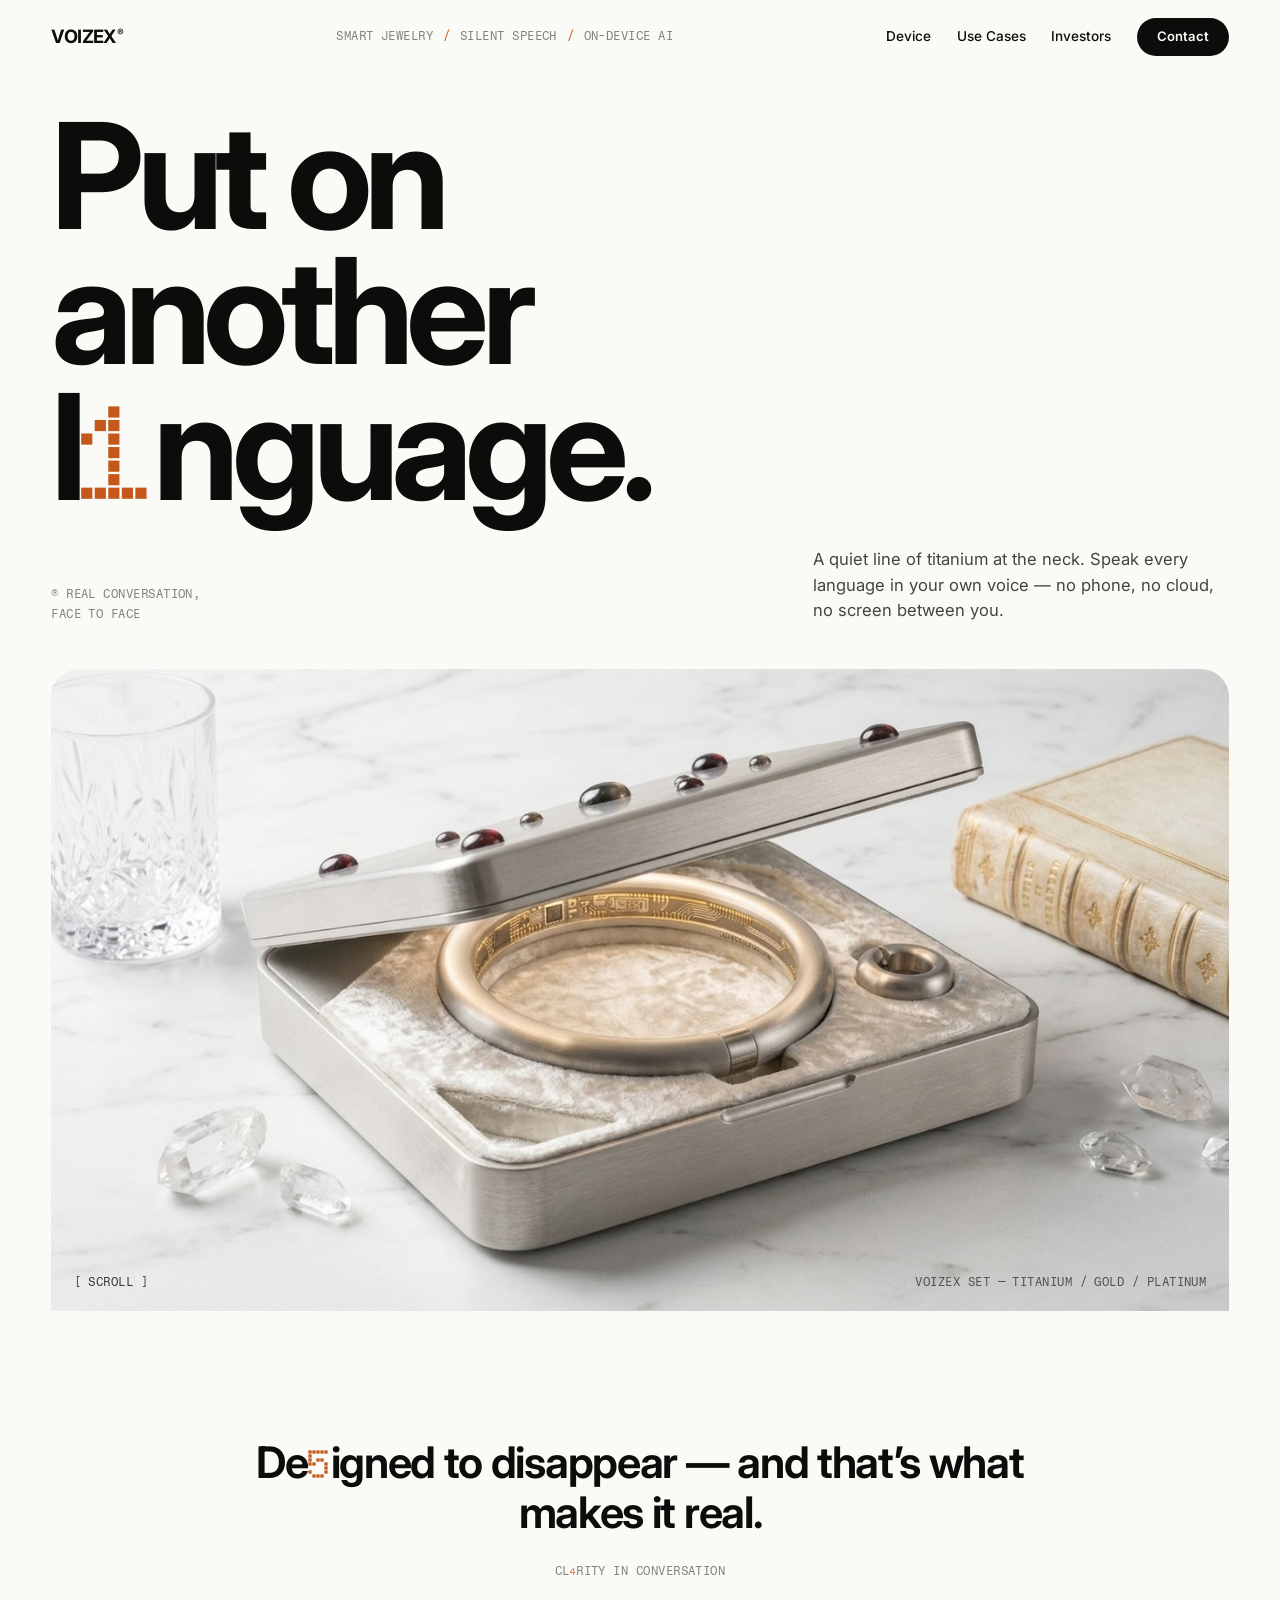
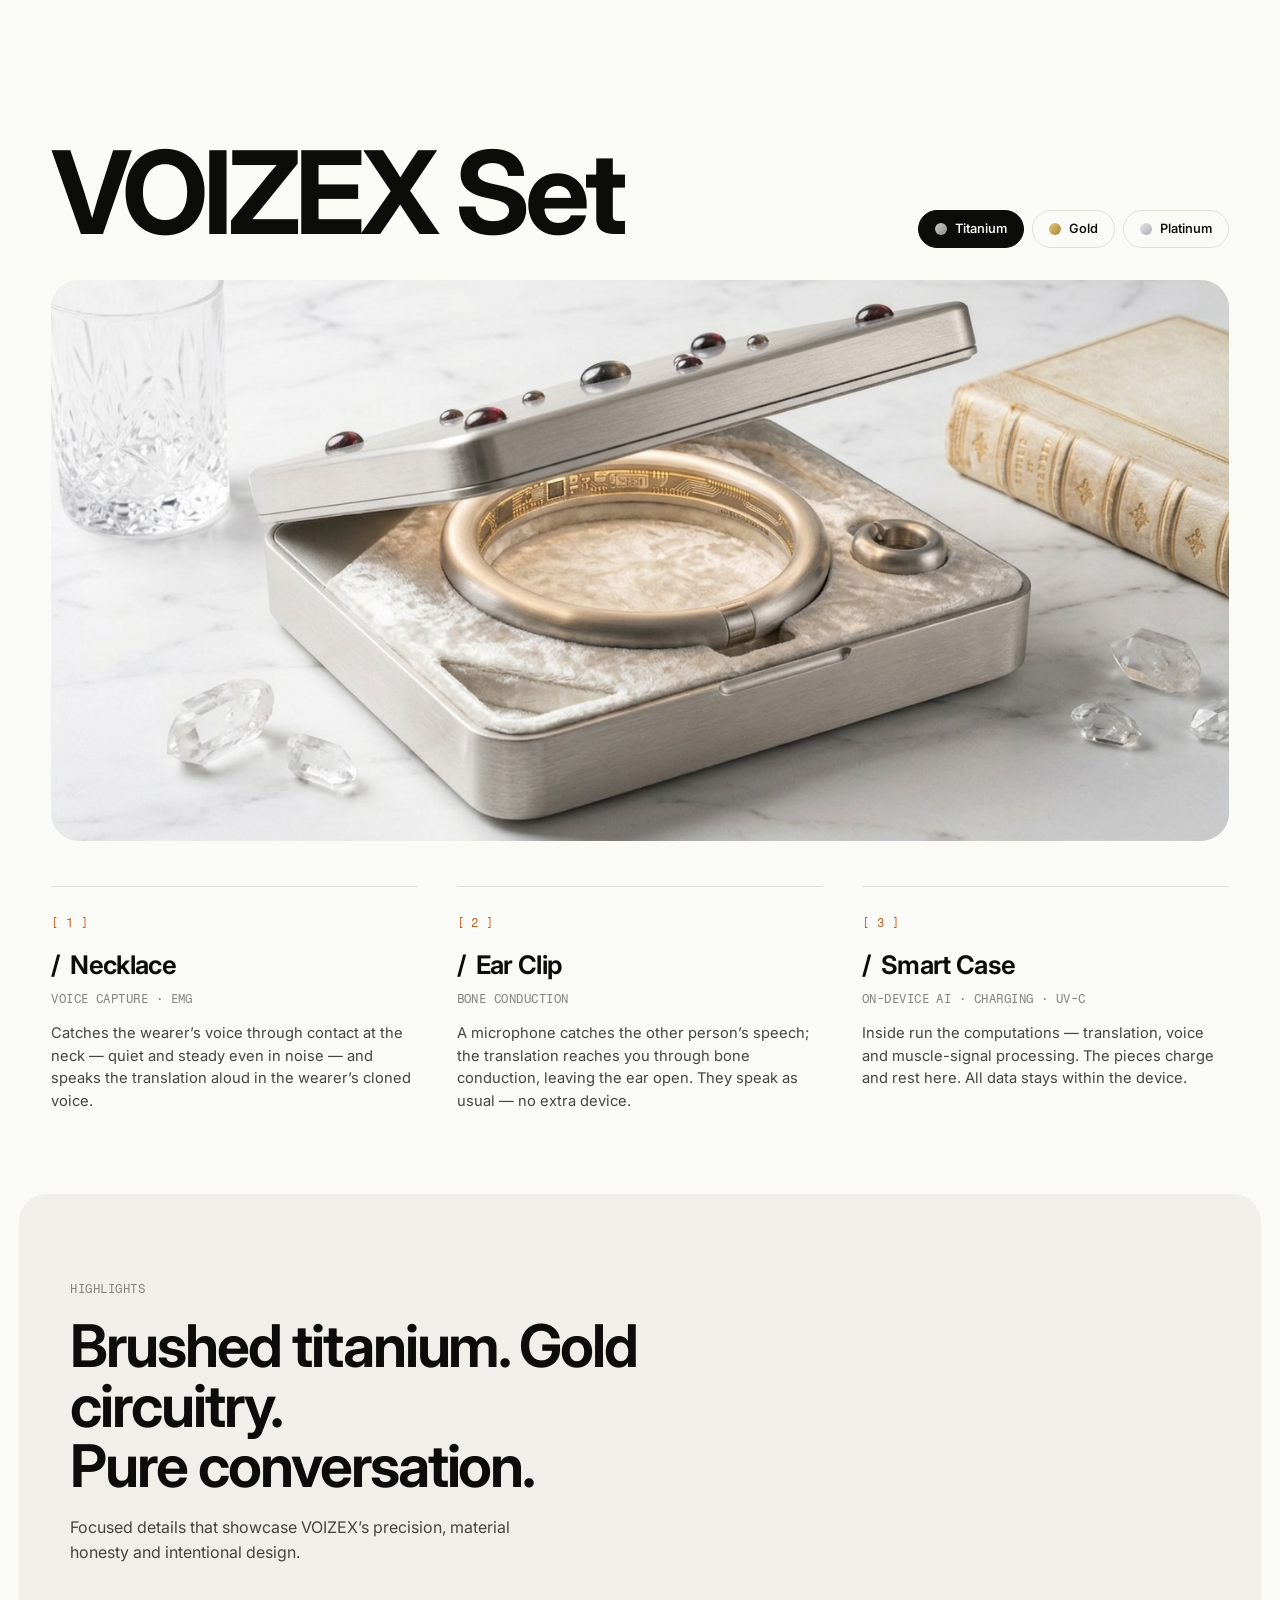
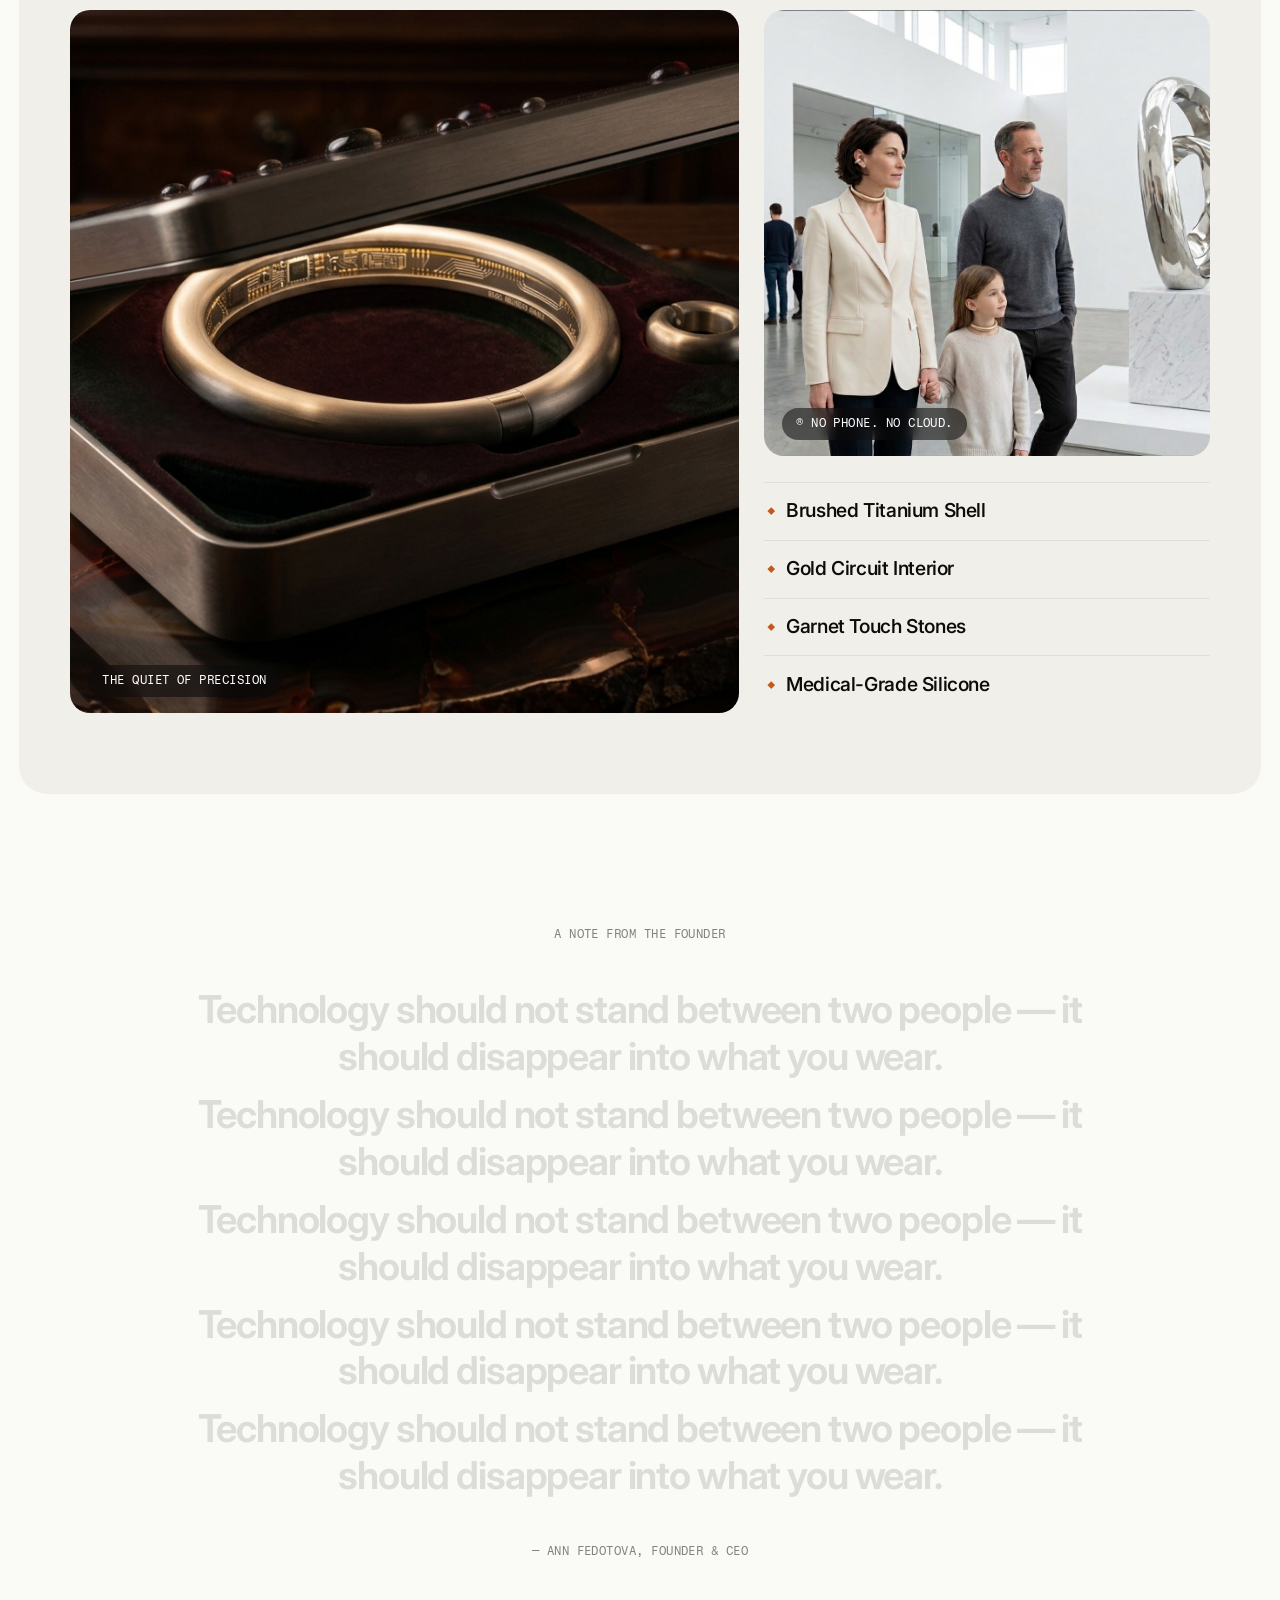
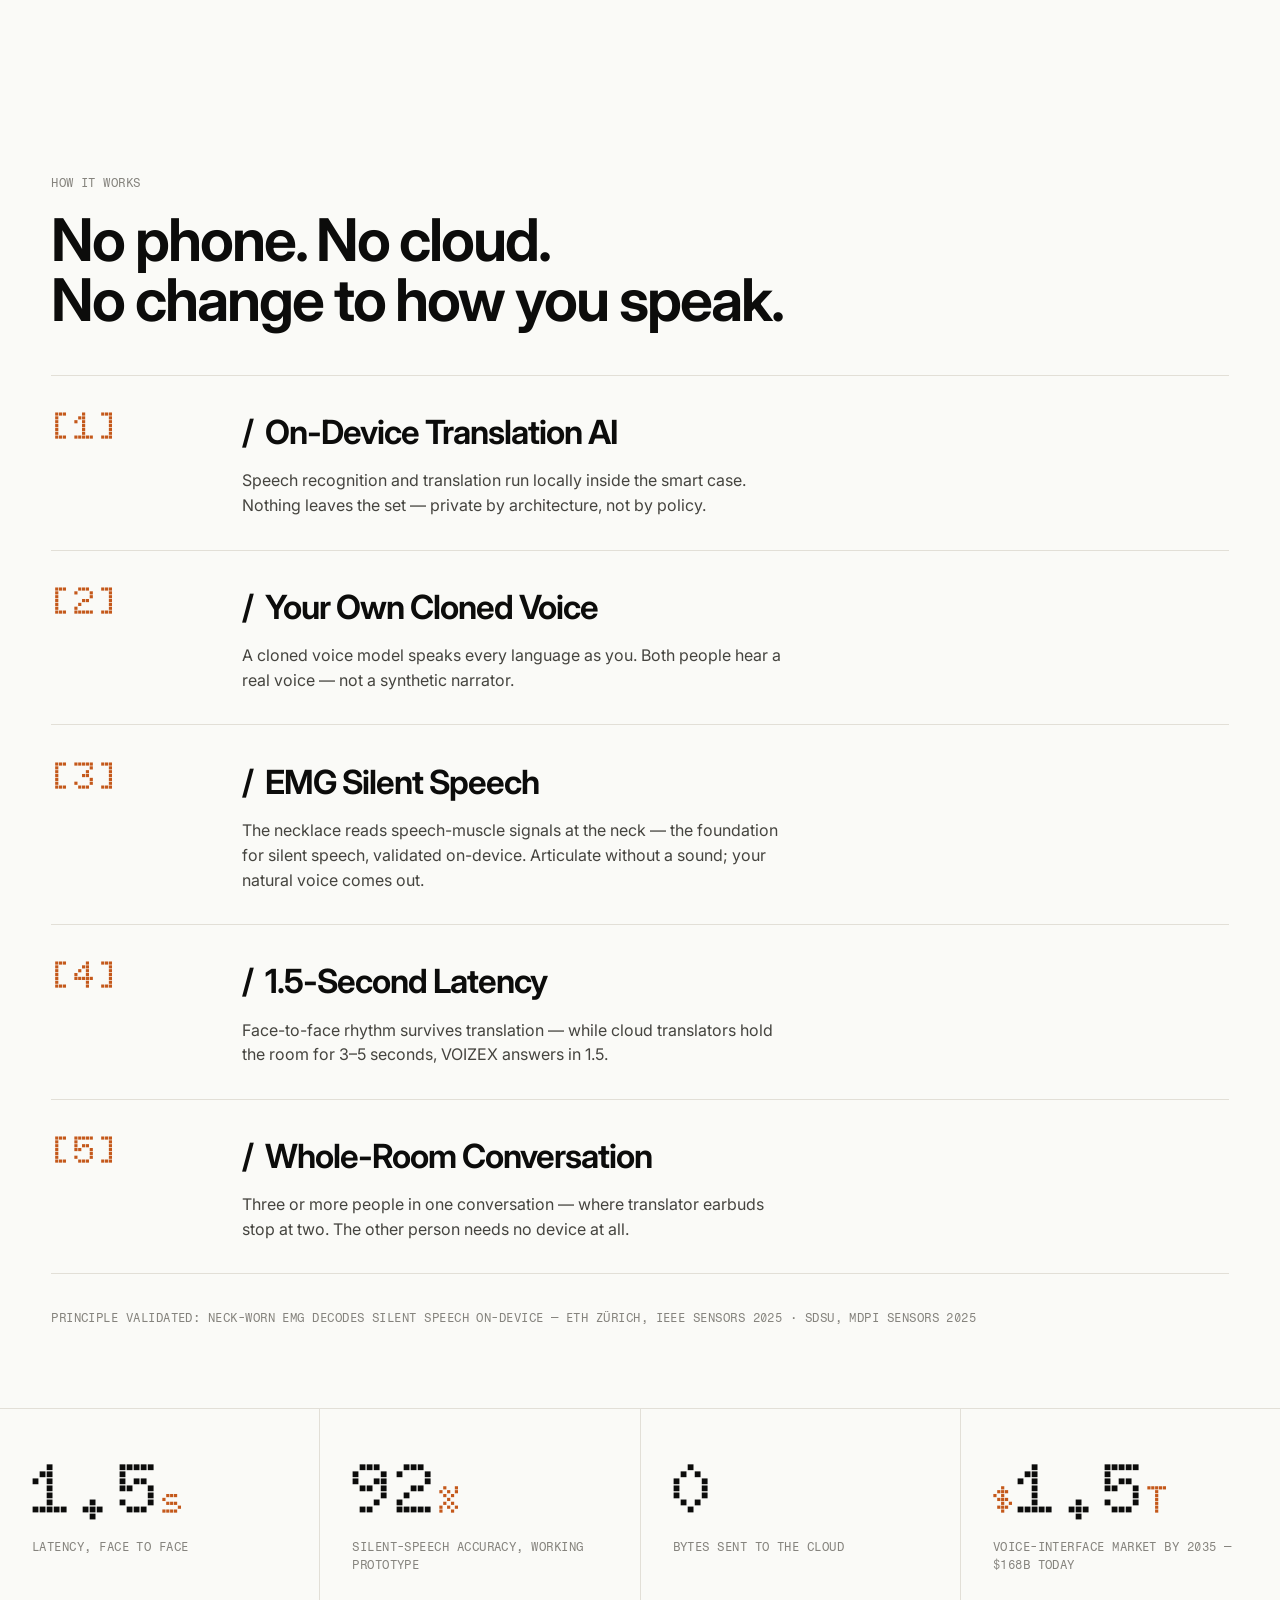
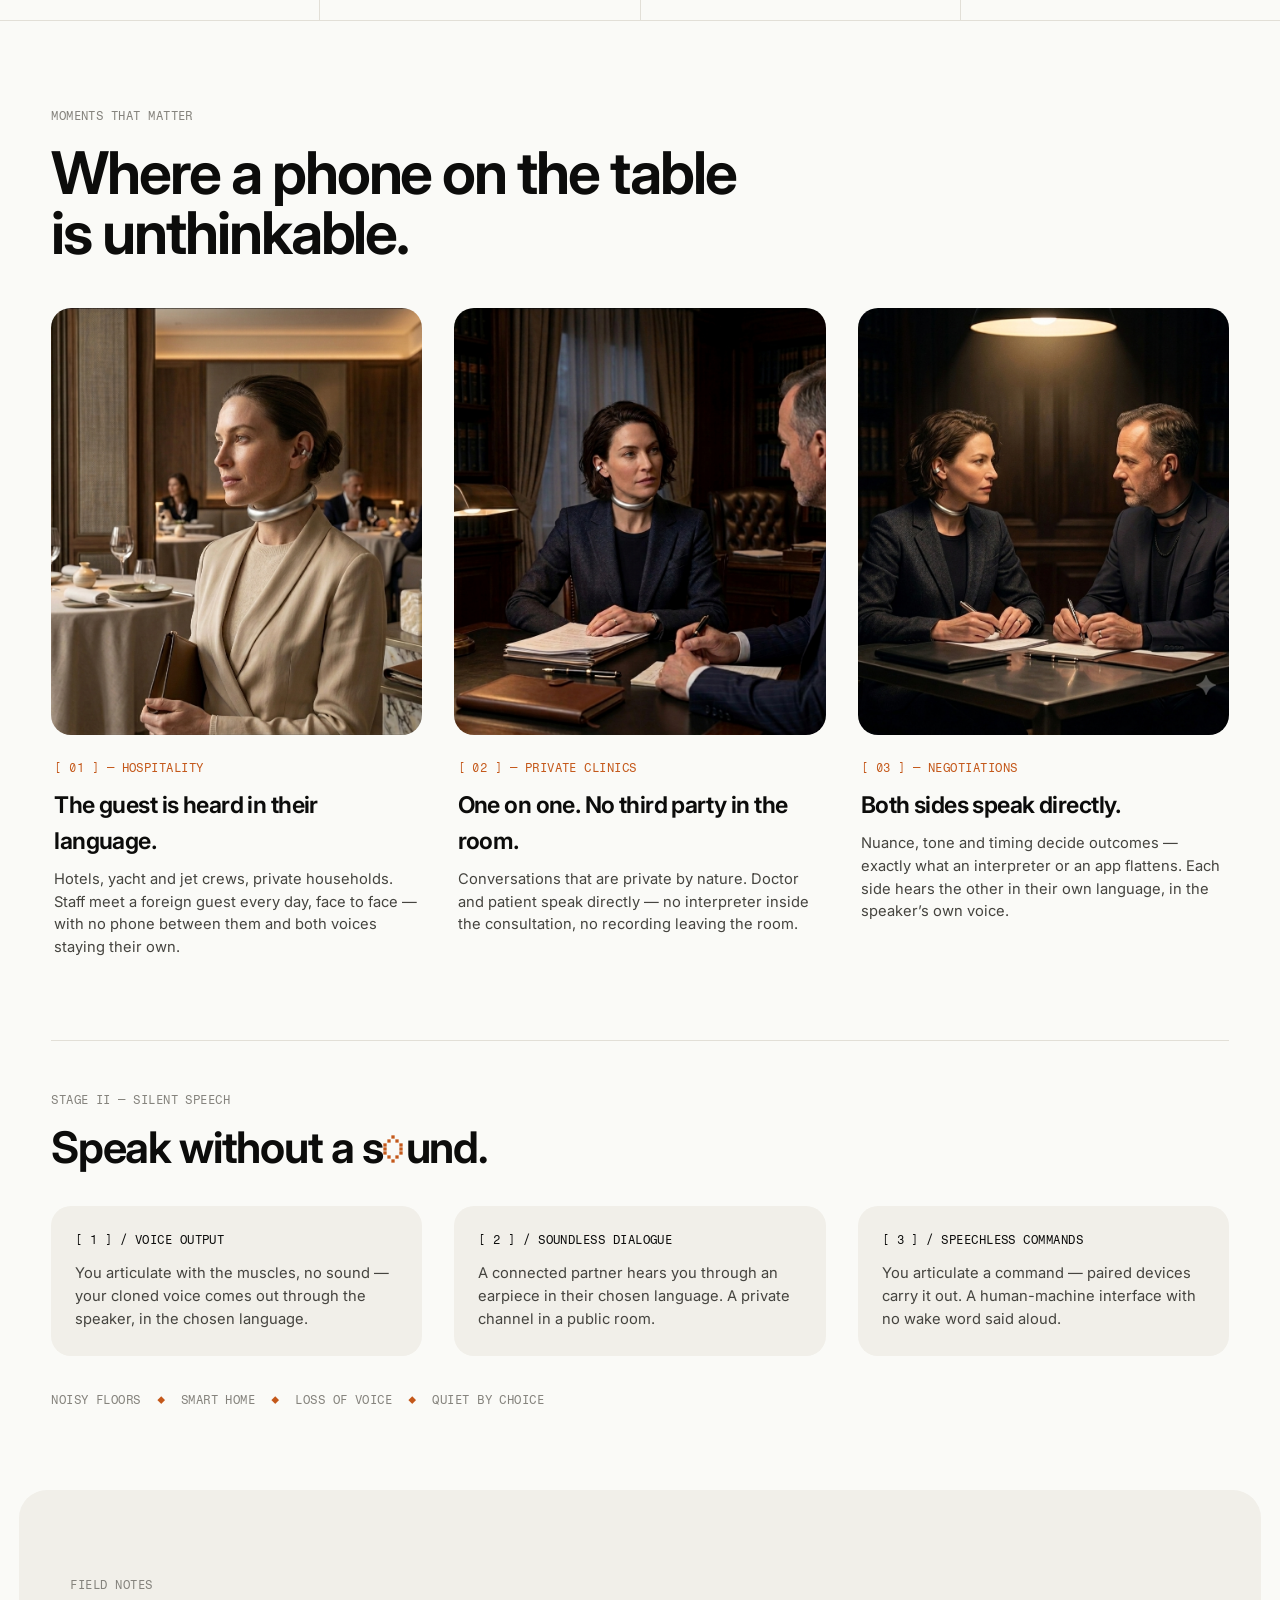
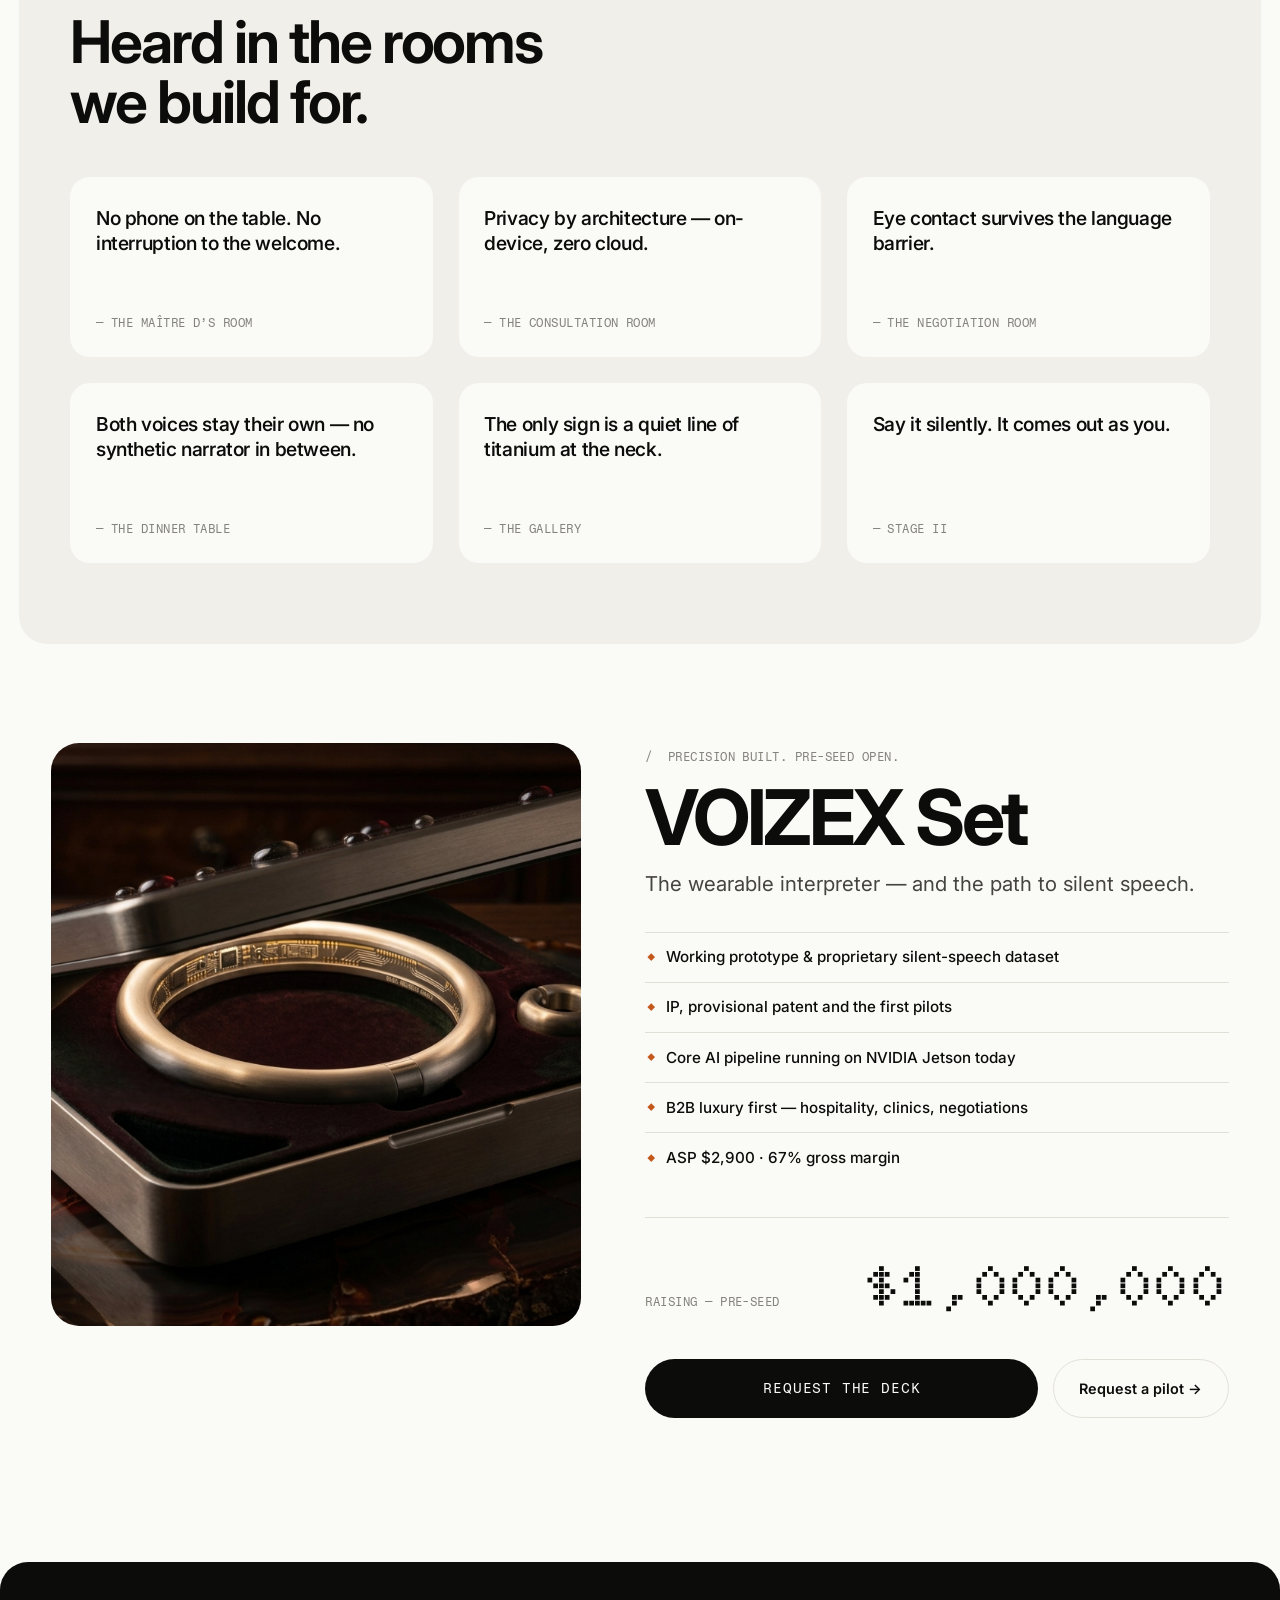
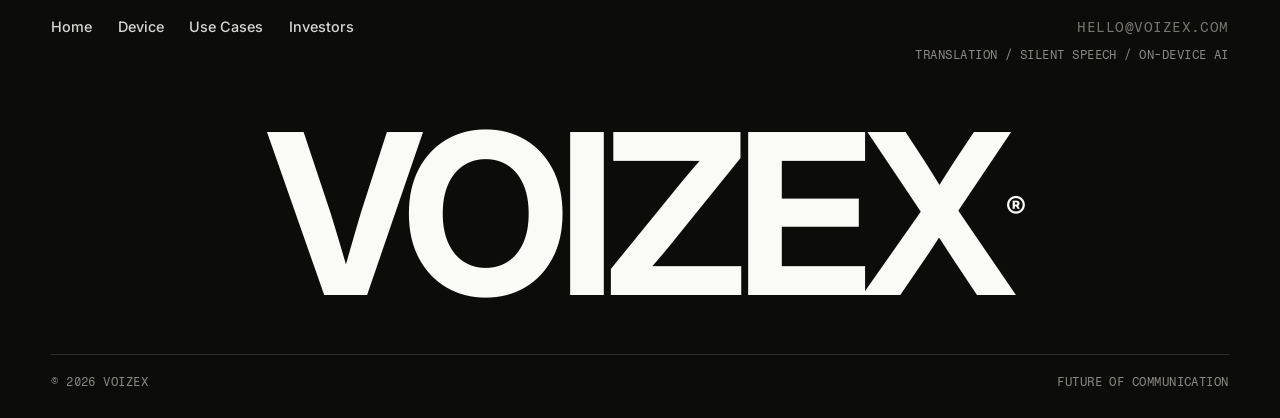
==== commit 8e0c4d55: "Redesign v3 — Morae-style light editorial product site Full visual rebuild after morae.framer.websit" ====
--- a/index.html
+++ b/index.html
@@ -3,375 +3,371 @@
 <head>
   <meta charset="UTF-8">
   <meta name="viewport" content="width=device-width, initial-scale=1.0">
-  <title>VOIZEX — Put on another language</title>
+  <title>VOIZEX® — Put on another language</title>
   <meta name="description" content="VOIZEX is smart jewelry for real conversation. On-device AI translation in your own cloned voice — no phone, no cloud. The path to silent speech.">
   <link rel="preconnect" href="https://fonts.googleapis.com">
   <link rel="preconnect" href="https://fonts.gstatic.com" crossorigin>
-  <link href="https://fonts.googleapis.com/css2?family=Archivo:wdth,wght@62..125,100..900&family=IBM+Plex+Mono:wght@400;500&display=swap" rel="stylesheet">
+  <link href="https://fonts.googleapis.com/css2?family=Inter:wght@400;500;600;700&family=Fragment+Mono:wght@400&family=Doto:wght@600;800&display=swap" rel="stylesheet">
   <link rel="stylesheet" href="assets/css/style.css">
 </head>
 <body>
 
   <!-- ══════════ NAV ══════════ -->
   <nav class="nav" id="nav">
-    <a class="nav-logo" href="index.html">VOIZE<span>X</span></a>
+    <a class="nav-logo" href="#top">VOIZEX<sup>®</sup></a>
+    <div class="nav-center mono hide-sm">
+      <span>Smart Jewelry</span><span class="sep">/</span>
+      <span>Silent Speech</span><span class="sep">/</span>
+      <span>On-Device AI</span>
+    </div>
     <div class="nav-links">
-      <a class="nav-link active" href="index.html">The Device</a>
-      <a class="nav-link" href="use-cases.html">Use Cases</a>
+      <a class="nav-link hide-sm" href="#set">Device</a>
+      <a class="nav-link hide-sm" href="#use-cases">Use&nbsp;Cases</a>
       <a class="nav-link hide-sm" href="#investors">Investors</a>
-      <a class="btn" href="mailto:hello@voizex.com" style="padding:0.6rem 1.3rem">Contact</a>
+      <a class="nav-cta" href="mailto:hello@voizex.com">Contact</a>
     </div>
   </nav>
 
   <!-- ══════════ HERO ══════════ -->
-  <header class="hero">
-    <div class="hero-media" data-parallax="0.25">
-      <img src="assets/img/case-dark.png" alt="VOIZEX titanium necklace resting in its smart case on dark wood" fetchpriority="high">
-    </div>
-
-    <div class="hero-inner">
-      <div class="hero-kicker reveal">
-        <span class="tick"></span>
-        <span class="label">Smart Jewelry · Silent Speech · On-Device AI</span>
-      </div>
-      <h1 class="display h-hero reveal" style="--d:.1s">Put on<br>another <em>language.</em></h1>
-      <div class="hero-bottom">
-        <p class="lead hero-sub reveal" style="--d:.25s">
-          A quiet line of titanium at the neck. Real conversations, face to face,
-          as if you spoke every language — in your own voice. No phone. No cloud.
+  <header class="hero" id="top">
+    <div class="hero-top">
+      <h1 class="hero-title">
+        <span class="line reveal">Put on</span>
+        <span class="line reveal" style="--d:.08s">another</span>
+        <span class="line reveal accent-line" style="--d:.16s"><span class="glitch" data-glitch>language.</span></span>
+      </h1>
+      <div class="hero-meta">
+        <p class="mono reveal" style="--d:.3s">® Real conversation,<br>face to face</p>
+        <p class="hero-lead reveal" style="--d:.4s">
+          A quiet line of titanium at the neck. Speak every language
+          in your own voice — no phone, no cloud, no screen between you.
         </p>
-        <div class="reveal" style="--d:.4s; display:flex; gap:1rem; flex-wrap:wrap;">
-          <a class="btn btn--solid" href="use-cases.html">See it in use <span class="btn-arrow">→</span></a>
-          <a class="btn" href="#set">The set</a>
-        </div>
-      </div>
-    </div>
-
-    <div class="hero-scroll">
-      <span>Scroll</span>
-      <span class="line"></span>
+      </div>
+    </div>
+    <div class="hero-media reveal-img" style="--d:.2s">
+      <img src="assets/img/case-light.png" alt="VOIZEX titanium set resting in its smart case on marble" fetchpriority="high">
+      <span class="hero-scroll mono">[&nbsp;Scroll&nbsp;]</span>
+      <span class="hero-tag mono">VOIZEX SET — TITANIUM / GOLD / PLATINUM</span>
     </div>
   </header>
 
-  <!-- ══════════ MARQUEE ══════════ -->
-  <div class="marquee" aria-hidden="true">
-    <div class="marquee-track">
-      <div class="marquee-item">
-        <span>Translation</span><span class="dot">◆</span>
-        <span>Silent speech</span><span class="dot">◆</span>
-        <span>Your own voice, any language</span><span class="dot">◆</span>
-        <span>On-device — zero cloud</span><span class="dot">◆</span>
-        <span>Titanium · Gold · Platinum</span><span class="dot">◆</span>
-      </div>
-      <div class="marquee-item">
-        <span>Translation</span><span class="dot">◆</span>
-        <span>Silent speech</span><span class="dot">◆</span>
-        <span>Your own voice, any language</span><span class="dot">◆</span>
-        <span>On-device — zero cloud</span><span class="dot">◆</span>
-        <span>Titanium · Gold · Platinum</span><span class="dot">◆</span>
-      </div>
-    </div>
-  </div>
-
-  <!-- ══════════ MANIFESTO ══════════ -->
-  <section class="section section--tint manifesto">
-    <div class="wrap">
-      <p class="label reveal">A note from the founder</p>
-      <blockquote class="manifesto-quote reveal" style="--d:.15s; margin-top:2rem;">
-        “In fifty years, the technology around us will feel like magic.
-        But will the way we talk to each other really stay the same?
-        The virtual world is already seamless. The physical world hasn't caught up —
-        saying something to the person nearby still means reaching for a phone.
-        VOIZEX closes that gap. <em>Technology made for the human:</em>
-        no screen between you, no interruption to a natural conversation.”
-      </blockquote>
-      <div class="manifesto-sig reveal" style="--d:.3s">
-        <span class="tick"></span>
-        <span class="label" style="color:var(--dim)">Ann Fedotova — Founder &amp; CEO</span>
-      </div>
-    </div>
-  </section>
-
-  <!-- ══════════ PROBLEM ══════════ -->
-  <section class="section section--paper on-paper">
-    <div class="wrap">
-      <div class="section-head">
-        <div class="head-row">
-          <span class="index-num reveal">01</span>
-          <span class="label reveal">The problem</span>
-        </div>
-        <hr class="rule reveal-line">
-      </div>
-
-      <div class="problem-grid">
-        <div>
-          <h2 class="display h-1 reveal">A phone stands between <em>two people.</em></h2>
-          <p class="lead reveal" style="--d:.15s; margin-top:2rem;">
-            AI already understands language. Yet people still need a phone to talk
-            to each other. Every existing solution puts a device — and a pause —
-            in the middle of a human conversation.
-          </p>
-        </div>
-        <div>
-          <p class="label reveal" style="margin-bottom:1.4rem;">A broken conversation</p>
-          <div class="broken-list">
-            <div class="broken-item reveal">
-              <span class="name">Phone apps</span>
-              <span class="flaw">Screen in hand, eyes down, turn-taking</span>
-            </div>
-            <div class="broken-item reveal" style="--d:.1s">
-              <span class="name">Translator earbuds</span>
-              <span class="flaw">An earbud each, synthetic voice, cloud latency</span>
-            </div>
-            <div class="broken-item reveal" style="--d:.2s">
-              <span class="name">Human interpreter</span>
-              <span class="flaw">A third person inside a private moment</span>
-            </div>
-          </div>
-        </div>
-      </div>
-    </div>
+  <!-- ══════════ GLITCH STATEMENT ══════════ -->
+  <section class="statement">
+    <p class="statement-line reveal"><span class="glitch" data-glitch-hold>De5igned</span> to disappear — and that’s what makes it real.</p>
+    <p class="statement-sub mono reveal" style="--d:.15s"><span class="glitch" data-glitch-hold>Cl4rity</span> in conversation</p>
   </section>
 
   <!-- ══════════ THE SET ══════════ -->
-  <section class="section" id="set">
-    <div class="wrap">
-      <div class="section-head">
-        <div class="head-row">
-          <span class="index-num reveal">02</span>
-          <span class="label reveal">The Voizex set</span>
-        </div>
-        <hr class="rule reveal-line">
-        <h2 class="display h-1 reveal">Three pieces.<br>One <em>seamless</em> conversation.</h2>
-      </div>
-    </div>
-
-    <div class="set-image reveal">
-      <img src="assets/img/case-light.png" alt="The VOIZEX set — titanium necklace and ear clip in a velvet-lined smart case" loading="lazy">
-    </div>
-
-    <div class="wrap">
-      <div class="pieces">
-        <article class="piece reveal">
-          <span class="piece-num">(01)</span>
-          <h3 class="piece-name">Necklace</h3>
-          <span class="piece-tag">Voice capture · EMG</span>
-          <p class="piece-desc">
-            Catches the wearer's voice through contact at the neck — quiet and steady
-            even in noise — and speaks the translation aloud in the wearer's cloned voice.
-            Carries the sensing layer that opens the path to silent speech.
-          </p>
-        </article>
-        <article class="piece reveal" style="--d:.12s">
-          <span class="piece-num">(02)</span>
-          <h3 class="piece-name">Ear Clip</h3>
-          <span class="piece-tag">Bone conduction</span>
-          <p class="piece-desc">
-            A microphone catches the other person's speech; the translation reaches
-            the wearer through bone conduction, leaving the ear open. The other person
-            speaks as usual — no extra device.
-          </p>
-        </article>
-        <article class="piece reveal" style="--d:.24s">
-          <span class="piece-num">(03)</span>
-          <h3 class="piece-name">Smart Case</h3>
-          <span class="piece-tag">On-device AI · Charging · UV-C</span>
-          <p class="piece-desc">
-            Inside run the computations — translation, voice and muscle-signal
-            processing. The pieces charge and rest here. All data stays
-            within the device.
-          </p>
-        </article>
-      </div>
-
-      <div class="materials-row" style="margin-top:3.5rem;">
-        <span class="material reveal">Titanium</span>
-        <span class="material reveal" style="--d:.08s">Medical silicone</span>
-        <span class="material reveal" style="--d:.16s">Gold</span>
-        <span class="material reveal" style="--d:.24s">Platinum</span>
-      </div>
-    </div>
-  </section>
-
-  <!-- ══════════ HOW IT FEELS (image break) ══════════ -->
-  <div class="image-break">
-    <img src="assets/img/museum.png" alt="A family wearing VOIZEX in a gallery — the only sign is a quiet line of titanium" data-parallax="0.18" loading="lazy">
-    <div class="caption reveal">
-      <p class="label" style="margin-bottom:0.8rem;">The only sign</p>
-      <p class="cap-title">A quiet line of titanium at the neck. Everything else is invisible.</p>
-    </div>
-  </div>
-
-  <!-- ══════════ PRINCIPLES ══════════ -->
-  <section class="section section--deep">
-    <div class="wrap">
-      <div class="section-head">
-        <div class="head-row">
-          <span class="index-num reveal">03</span>
-          <span class="label reveal">How it works</span>
-        </div>
-        <hr class="rule reveal-line">
-        <h2 class="display h-1 reveal">No phone. No cloud.<br>No change to how you <em>communicate.</em></h2>
-      </div>
-
-      <div class="principles">
-        <div class="principle reveal">
-          <h3>On-device AI</h3>
+  <section class="section set" id="set">
+    <div class="set-head">
+      <h2 class="h-big reveal">VOIZEX Set</h2>
+      <div class="swatches reveal" style="--d:.1s">
+        <button class="swatch is-active" data-material="titanium"><span class="chip chip-ti"></span>Titanium</button>
+        <button class="swatch" data-material="gold"><span class="chip chip-au"></span>Gold</button>
+        <button class="swatch" data-material="platinum"><span class="chip chip-pt"></span>Platinum</button>
+      </div>
+    </div>
+
+    <div class="set-stage reveal-img">
+      <img id="setImage" src="assets/img/case-light.png" alt="The VOIZEX set — necklace, ear clip and smart case">
+    </div>
+
+    <div class="pieces">
+      <article class="piece reveal">
+        <span class="mono piece-num">[ 1 ]</span>
+        <h3>/&nbsp;&nbsp;Necklace</h3>
+        <span class="mono piece-tag">VOICE CAPTURE · EMG</span>
+        <p>Catches the wearer’s voice through contact at the neck — quiet and steady
+           even in noise — and speaks the translation aloud in the wearer’s cloned voice.</p>
+      </article>
+      <article class="piece reveal" style="--d:.1s">
+        <span class="mono piece-num">[ 2 ]</span>
+        <h3>/&nbsp;&nbsp;Ear Clip</h3>
+        <span class="mono piece-tag">BONE CONDUCTION</span>
+        <p>A microphone catches the other person’s speech; the translation reaches you
+           through bone conduction, leaving the ear open. They speak as usual — no extra device.</p>
+      </article>
+      <article class="piece reveal" style="--d:.2s">
+        <span class="mono piece-num">[ 3 ]</span>
+        <h3>/&nbsp;&nbsp;Smart Case</h3>
+        <span class="mono piece-tag">ON-DEVICE AI · CHARGING · UV-C</span>
+        <p>Inside run the computations — translation, voice and muscle-signal processing.
+           The pieces charge and rest here. All data stays within the device.</p>
+      </article>
+    </div>
+  </section>
+
+  <!-- ══════════ HIGHLIGHTS ══════════ -->
+  <section class="section highlights">
+    <div class="hl-head">
+      <span class="mono label reveal">Highlights</span>
+      <h2 class="h-1 reveal" style="--d:.08s">Brushed titanium. Gold circuitry.<br>Pure conversation.</h2>
+      <p class="hl-sub reveal" style="--d:.16s">
+        Focused details that showcase VOIZEX’s precision, material honesty
+        and intentional design.
+      </p>
+    </div>
+
+    <div class="hl-grid">
+      <figure class="hl-card hl-card--wide reveal-img">
+        <img src="assets/img/case-dark.png" alt="VOIZEX case open — gold circuit interior of the titanium necklace" loading="lazy">
+        <figcaption class="mono">The Quiet of Precision</figcaption>
+      </figure>
+      <div class="hl-side">
+        <figure class="hl-card reveal-img" style="--d:.1s">
+          <img src="assets/img/museum.png" alt="A family wearing VOIZEX in a gallery — the only sign is a quiet line of titanium" loading="lazy">
+          <figcaption class="mono">® No phone. No cloud.</figcaption>
+        </figure>
+        <ul class="hl-list">
+          <li class="reveal">Brushed Titanium Shell</li>
+          <li class="reveal" style="--d:.08s">Gold Circuit Interior</li>
+          <li class="reveal" style="--d:.16s">Garnet Touch Stones</li>
+          <li class="reveal" style="--d:.24s">Medical-Grade Silicone</li>
+        </ul>
+      </div>
+    </div>
+  </section>
+
+  <!-- ══════════ MANTRA ══════════ -->
+  <section class="mantra">
+    <span class="mono label reveal">A note from the founder</span>
+    <div class="mantra-stack" data-mantra>
+      <p>Technology should not stand between two people — it should disappear into what you wear.</p>
+      <p>Technology should not stand between two people — it should disappear into what you wear.</p>
+      <p>Technology should not stand between two people — it should disappear into what you wear.</p>
+      <p>Technology should not stand between two people — it should disappear into what you wear.</p>
+      <p>Technology should not stand between two people — it should disappear into what you wear.</p>
+    </div>
+    <p class="mono mantra-sig reveal">— Ann Fedotova, Founder &amp; CEO</p>
+  </section>
+
+  <!-- ══════════ FEATURES [N] ══════════ -->
+  <section class="section features">
+    <div class="feat-head">
+      <span class="mono label reveal">How it works</span>
+      <h2 class="h-1 reveal" style="--d:.08s">No phone. No cloud.<br>No change to how you speak.</h2>
+    </div>
+
+    <ol class="feat-list">
+      <li class="feat reveal">
+        <span class="feat-num doto">[1]</span>
+        <div class="feat-body">
+          <h3>/&nbsp;&nbsp;On-Device Translation AI</h3>
           <p>Speech recognition and translation run locally inside the smart case.
              Nothing leaves the set — private by architecture, not by policy.</p>
         </div>
-        <div class="principle reveal" style="--d:.12s">
-          <h3>Your own voice</h3>
+      </li>
+      <li class="feat reveal">
+        <span class="feat-num doto">[2]</span>
+        <div class="feat-body">
+          <h3>/&nbsp;&nbsp;Your Own Cloned Voice</h3>
           <p>A cloned voice model speaks every language as you.
              Both people hear a real voice — not a synthetic narrator.</p>
         </div>
-        <div class="principle reveal" style="--d:.24s">
-          <h3>EMG sensing</h3>
-          <p>The necklace reads speech-muscle signals at the neck —
-             the foundation for silent speech, validated on-device.</p>
-        </div>
-      </div>
-
-      <div class="stats" style="margin-top:5rem;">
-        <div class="stat reveal">
-          <div class="stat-value" data-count="1.5"><span class="n">1.5</span><span class="unit">s</span></div>
-          <p class="stat-caption">Latency, face to face — while cloud translators take 3–5 seconds</p>
-        </div>
-        <div class="stat reveal" style="--d:.1s">
-          <div class="stat-value"><span class="n" data-count="92">92</span><span class="unit">%</span></div>
-          <p class="stat-caption">Silent-speech accuracy in our working prototype</p>
-        </div>
-        <div class="stat reveal" style="--d:.2s">
-          <div class="stat-value"><span class="n" data-count="3">3</span><span class="unit">+</span></div>
-          <p class="stat-caption">People in one conversation — where earbuds stop at two</p>
-        </div>
-        <div class="stat reveal" style="--d:.3s">
-          <div class="stat-value"><span class="n" data-count="0">0</span></div>
-          <p class="stat-caption">Data sent to the cloud. All processing stays within the device</p>
-        </div>
-      </div>
-
-      <div class="validation" style="margin-top:3rem;">
-        <p class="reveal">Principle validated: neck-worn EMG decodes silent speech on-device.</p>
-        <span class="src reveal" style="--d:.1s">ETH Zürich, IEEE Sensors 2025 · SDSU, MDPI Sensors 2025</span>
-      </div>
-    </div>
-  </section>
-
-  <!-- ══════════ TWO STAGES ══════════ -->
-  <section class="section section--tint">
-    <div class="wrap">
-      <div class="section-head">
-        <div class="head-row">
-          <span class="index-num reveal">04</span>
-          <span class="label reveal">Two stages</span>
-        </div>
-        <hr class="rule reveal-line">
-        <h2 class="display h-1 reveal">We start with translation.<br>We end with a new <em>human interface.</em></h2>
-      </div>
-
-      <div class="stages">
-        <article class="stage reveal">
-          <p class="stage-eyebrow">Stage I — now</p>
-          <h3>Translator</h3>
-          <p>Real conversations, as if you spoke every language.
-             Natural dialogue between people, with both voices staying their own.</p>
-        </article>
-        <article class="stage stage--next reveal" style="--d:.15s">
-          <p class="stage-eyebrow">Stage II — next</p>
-          <h3>Silent speech</h3>
-          <p>Muscle-based silent-speech recognition turned into natural voice.
-             A new way for humans to interact with technology — and with each other.
-             <a href="use-cases.html#silent">Explore the use cases</a>.</p>
-        </article>
-      </div>
-    </div>
-  </section>
-
-  <!-- ══════════ MARKET / WHY NOW ══════════ -->
-  <section class="section section--paper on-paper">
-    <div class="wrap">
-      <div class="section-head">
-        <div class="head-row">
-          <span class="index-num reveal">05</span>
-          <span class="label reveal">Now is the time</span>
-        </div>
-        <hr class="rule reveal-line">
-        <h2 class="display h-1 reveal">People already want <em>silent</em> communication.<br>The technology is finally ready.</h2>
-      </div>
-
-      <div class="stats">
-        <div class="stat reveal">
-          <div class="stat-value"><span class="n" data-count="82">82</span><span class="unit">%</span></div>
-          <p class="stat-caption">Avoid using voice assistants in public</p>
-        </div>
-        <div class="stat reveal" style="--d:.1s">
-          <div class="stat-value"><span class="n" data-count="78">78</span><span class="unit">%</span></div>
-          <p class="stat-caption">Dislike loud phone conversations around them</p>
-        </div>
-        <div class="stat reveal" style="--d:.2s">
-          <div class="stat-value"><span class="unit" style="font-size:.55em">$</span><span class="n" data-count="168">168</span><span class="unit">B</span></div>
-          <p class="stat-caption">Voice-interface market today</p>
-        </div>
-        <div class="stat reveal" style="--d:.3s">
-          <div class="stat-value"><span class="unit" style="font-size:.55em">$</span><span class="n" data-count="1.5">1.5</span><span class="unit">T</span></div>
-          <p class="stat-caption">Projected by 2035</p>
-        </div>
-      </div>
-    </div>
-  </section>
-
-  <!-- ══════════ INVESTOR BAND ══════════ -->
-  <section class="section invest" id="investors">
-    <div class="wrap">
-      <div class="section-head">
-        <div class="head-row">
-          <span class="index-num reveal">06</span>
-          <span class="label reveal">For investors — pre-seed</span>
-        </div>
-        <hr class="rule reveal-line">
-      </div>
-
-      <div class="invest-grid">
-        <div>
-          <h2 class="display reveal invest-figure"><span class="cur">$</span>1,000,000</h2>
-          <p class="lead reveal" style="--d:.15s; margin-top:1.6rem;">
-            Today, AI understands speech. Tomorrow it will understand thoughts.
-            VOIZEX is building this transition — an empty category:
-            jewelry form factor with a silent-speech moat.
-          </p>
-          <div class="reveal" style="--d:.3s; margin-top:2.4rem;">
-            <a class="btn btn--solid" href="mailto:hello@voizex.com?subject=VOIZEX%20—%20deck%20request">Request the deck <span class="btn-arrow">→</span></a>
-          </div>
-        </div>
-        <ul class="invest-points">
+      </li>
+      <li class="feat reveal">
+        <span class="feat-num doto">[3]</span>
+        <div class="feat-body">
+          <h3>/&nbsp;&nbsp;EMG Silent Speech</h3>
+          <p>The necklace reads speech-muscle signals at the neck — the foundation
+             for silent speech, validated on-device. Articulate without a sound;
+             your natural voice comes out.</p>
+        </div>
+      </li>
+      <li class="feat reveal">
+        <span class="feat-num doto">[4]</span>
+        <div class="feat-body">
+          <h3>/&nbsp;&nbsp;1.5-Second Latency</h3>
+          <p>Face-to-face rhythm survives translation — while cloud translators
+             hold the room for 3–5 seconds, VOIZEX answers in 1.5.</p>
+        </div>
+      </li>
+      <li class="feat reveal">
+        <span class="feat-num doto">[5]</span>
+        <div class="feat-body">
+          <h3>/&nbsp;&nbsp;Whole-Room Conversation</h3>
+          <p>Three or more people in one conversation — where translator earbuds
+             stop at two. The other person needs no device at all.</p>
+        </div>
+      </li>
+    </ol>
+
+    <p class="feat-src mono reveal">Principle validated: neck-worn EMG decodes silent speech on-device — ETH Zürich, IEEE Sensors 2025 · SDSU, MDPI Sensors 2025</p>
+  </section>
+
+  <!-- ══════════ STATS ══════════ -->
+  <section class="stats-band">
+    <div class="stat reveal">
+      <span class="stat-value doto" data-count="1.5">1.5<i>s</i></span>
+      <p class="mono">Latency, face to face</p>
+    </div>
+    <div class="stat reveal" style="--d:.08s">
+      <span class="stat-value doto" data-count="92">92<i>%</i></span>
+      <p class="mono">Silent-speech accuracy, working prototype</p>
+    </div>
+    <div class="stat reveal" style="--d:.16s">
+      <span class="stat-value doto" data-count="0">0</span>
+      <p class="mono">Bytes sent to the cloud</p>
+    </div>
+    <div class="stat reveal" style="--d:.24s">
+      <span class="stat-value doto"><i>$</i>1.5<i>T</i></span>
+      <p class="mono">Voice-interface market by 2035 — $168B today</p>
+    </div>
+  </section>
+
+  <!-- ══════════ USE CASES ══════════ -->
+  <section class="section cases" id="use-cases">
+    <div class="cases-head">
+      <span class="mono label reveal">Moments that matter</span>
+      <h2 class="h-1 reveal" style="--d:.08s">Where a phone on the table<br>is unthinkable.</h2>
+    </div>
+
+    <div class="case-grid">
+      <article class="case reveal-img">
+        <figure><img src="assets/img/hospitality.png" alt="Fine-dining maître d' greeting foreign guests, wearing VOIZEX" loading="lazy"></figure>
+        <div class="case-body">
+          <span class="mono case-num">[ 01 ] — HOSPITALITY</span>
+          <h3>The guest is heard in their language.</h3>
+          <p>Hotels, yacht and jet crews, private households. Staff meet a foreign guest
+             every day, face to face — with no phone between them and both voices staying their own.</p>
+        </div>
+      </article>
+      <article class="case reveal-img" style="--d:.1s">
+        <figure><img src="assets/img/clinic.png" alt="A private-clinic consultation, one on one, with VOIZEX at the neck" loading="lazy"></figure>
+        <div class="case-body">
+          <span class="mono case-num">[ 02 ] — PRIVATE CLINICS</span>
+          <h3>One on one. No third party in the room.</h3>
+          <p>Conversations that are private by nature. Doctor and patient speak directly —
+             no interpreter inside the consultation, no recording leaving the room.</p>
+        </div>
+      </article>
+      <article class="case reveal-img" style="--d:.2s">
+        <figure><img src="assets/img/negotiation.png" alt="Two negotiators wearing VOIZEX across the table from each other" loading="lazy"></figure>
+        <div class="case-body">
+          <span class="mono case-num">[ 03 ] — NEGOTIATIONS</span>
+          <h3>Both sides speak directly.</h3>
+          <p>Nuance, tone and timing decide outcomes — exactly what an interpreter
+             or an app flattens. Each side hears the other in their own language, in the speaker’s own voice.</p>
+        </div>
+      </article>
+    </div>
+
+    <!-- Stage II strip -->
+    <div class="stage2">
+      <div class="stage2-head">
+        <span class="mono label reveal">Stage II — silent speech</span>
+        <h3 class="h-2 reveal" style="--d:.08s">Speak without <span class="glitch" data-glitch-hold>a&nbsp;s0und.</span></h3>
+      </div>
+      <div class="modes">
+        <div class="mode reveal">
+          <span class="mono">[ 1 ] / VOICE OUTPUT</span>
+          <p>You articulate with the muscles, no sound — your cloned voice comes out
+             through the speaker, in the chosen language.</p>
+        </div>
+        <div class="mode reveal" style="--d:.1s">
+          <span class="mono">[ 2 ] / SOUNDLESS DIALOGUE</span>
+          <p>A connected partner hears you through an earpiece in their chosen language.
+             A private channel in a public room.</p>
+        </div>
+        <div class="mode reveal" style="--d:.2s">
+          <span class="mono">[ 3 ] / SPEECHLESS COMMANDS</span>
+          <p>You articulate a command — paired devices carry it out.
+             A human-machine interface with no wake word said aloud.</p>
+        </div>
+      </div>
+      <div class="env-row reveal">
+        <span class="mono">NOISY FLOORS</span><span class="dot">◆</span>
+        <span class="mono">SMART HOME</span><span class="dot">◆</span>
+        <span class="mono">LOSS OF VOICE</span><span class="dot">◆</span>
+        <span class="mono">QUIET BY CHOICE</span>
+      </div>
+    </div>
+  </section>
+
+  <!-- ══════════ QUOTES ══════════ -->
+  <section class="section quotes">
+    <div class="quotes-head">
+      <span class="mono label reveal">Field notes</span>
+      <h2 class="h-1 reveal" style="--d:.08s">Heard in the rooms<br>we build for.</h2>
+    </div>
+    <div class="quote-grid">
+      <blockquote class="quote reveal">
+        <p>No phone on the table. No interruption to the welcome.</p>
+        <cite class="mono">— The maître d’s room</cite>
+      </blockquote>
+      <blockquote class="quote reveal" style="--d:.06s">
+        <p>Privacy by architecture — on-device, zero cloud.</p>
+        <cite class="mono">— The consultation room</cite>
+      </blockquote>
+      <blockquote class="quote reveal" style="--d:.12s">
+        <p>Eye contact survives the language barrier.</p>
+        <cite class="mono">— The negotiation room</cite>
+      </blockquote>
+      <blockquote class="quote reveal" style="--d:.18s">
+        <p>Both voices stay their own — no synthetic narrator in between.</p>
+        <cite class="mono">— The dinner table</cite>
+      </blockquote>
+      <blockquote class="quote reveal" style="--d:.24s">
+        <p>The only sign is a quiet line of titanium at the neck.</p>
+        <cite class="mono">— The gallery</cite>
+      </blockquote>
+      <blockquote class="quote reveal" style="--d:.3s">
+        <p>Say it silently. It comes out as you.</p>
+        <cite class="mono">— Stage II</cite>
+      </blockquote>
+    </div>
+  </section>
+
+  <!-- ══════════ OFFER / INVESTORS ══════════ -->
+  <section class="section offer" id="investors">
+    <div class="offer-grid">
+      <div class="offer-media reveal-img">
+        <img src="assets/img/case-dark.png" alt="VOIZEX set in its titanium smart case" loading="lazy">
+      </div>
+      <div class="offer-body">
+        <span class="mono label reveal">/&nbsp;&nbsp;Precision built. Pre-seed open.</span>
+        <h2 class="h-big reveal" style="--d:.08s">VOIZEX Set</h2>
+        <p class="offer-lead reveal" style="--d:.16s">The wearable interpreter — and the path to silent speech.</p>
+
+        <ul class="offer-specs">
           <li class="reveal">Working prototype &amp; proprietary silent-speech dataset</li>
-          <li class="reveal" style="--d:.08s">IP, provisional patent and the first pilots</li>
-          <li class="reveal" style="--d:.16s">Core AI pipeline running on NVIDIA Jetson today</li>
-          <li class="reveal" style="--d:.24s">B2B luxury first — hospitality, clinics, negotiations</li>
-          <li class="reveal" style="--d:.32s">ASP $2,900 · 67% gross margin</li>
+          <li class="reveal" style="--d:.06s">IP, provisional patent and the first pilots</li>
+          <li class="reveal" style="--d:.12s">Core AI pipeline running on NVIDIA Jetson today</li>
+          <li class="reveal" style="--d:.18s">B2B luxury first — hospitality, clinics, negotiations</li>
+          <li class="reveal" style="--d:.24s">ASP $2,900 · 67% gross margin</li>
         </ul>
+
+        <div class="offer-round reveal" style="--d:.3s">
+          <span class="mono">RAISING — PRE-SEED</span>
+          <span class="offer-price doto">$1,000,000</span>
+        </div>
+
+        <div class="offer-ctas reveal" style="--d:.36s">
+          <a class="btn-solid" href="mailto:hello@voizex.com?subject=VOIZEX%20—%20deck%20request">REQUEST THE DECK</a>
+          <a class="btn-line" href="mailto:hello@voizex.com?subject=VOIZEX%20—%20pilot%20request">Request a pilot →</a>
+        </div>
       </div>
     </div>
   </section>
 
   <!-- ══════════ FOOTER ══════════ -->
   <footer class="footer">
-    <div class="wrap">
-      <a class="footer-word reveal" href="index.html">VOIZE<span>X</span></a>
-      <div class="footer-grid">
-        <span class="footer-tag">Future of communication</span>
-        <div class="footer-links">
-          <a href="index.html">The Device</a>
-          <a href="use-cases.html">Use Cases</a>
-          <a href="#investors">Investors</a>
-          <a href="mailto:hello@voizex.com">hello@voizex.com</a>
-        </div>
-      </div>
-      <div class="footer-base">
-        <span>© 2026 VOIZEX</span>
-        <span>Translation / Silent speech / On-device AI</span>
-      </div>
+    <div class="footer-top">
+      <div class="footer-links">
+        <a href="#top">Home</a>
+        <a href="#set">Device</a>
+        <a href="#use-cases">Use Cases</a>
+        <a href="#investors">Investors</a>
+      </div>
+      <div class="footer-links footer-links--right mono">
+        <a href="mailto:hello@voizex.com">HELLO@VOIZEX.COM</a>
+        <span>TRANSLATION / SILENT SPEECH / ON-DEVICE AI</span>
+      </div>
+    </div>
+    <div class="footer-word" aria-hidden="true">VOIZEX<sup>®</sup></div>
+    <div class="footer-base mono">
+      <span>© 2026 VOIZEX</span>
+      <span>FUTURE OF COMMUNICATION</span>
     </div>
   </footer>
 
--- a/assets/css/style.css
+++ b/assets/css/style.css
@@ -1,36 +1,25 @@
-/* ============================================================
-   VOIZEX — design system v2
-   Brutalist grotesque (A24-style) · graphite-blue
-   Archivo (variable, wdth+wght) + IBM Plex Mono
-   ============================================================ */
+/* ═══════════════════════════════════════════════════════════
+   VOIZEX — v3 “Morae” redesign
+   Light editorial product site: Inter display, Fragment Mono
+   microlabels, Doto pixel digits, copper accent.
+   ═══════════════════════════════════════════════════════════ */
 
 :root {
-  /* palette — cold graphite blue, never flat black */
-  --bg-0: #070b11;
-  --bg-1: #0c1119;
-  --bg-2: #101825;
-  --bg-3: #16202f;
-  --white: #eef2f6;
-  --dim: #a9b4c0;
-  --muted: #64707d;
-  --steel: #8da2b8;
-  --ice: #cdd9e4;
-  --line: rgba(238, 242, 246, 0.14);
-  --line-soft: rgba(238, 242, 246, 0.07);
-
-  /* light sections — cold silver paper */
-  --paper: #e7eaee;
-  --paper-2: #dde2e8;
-  --ink: #0b1017;
-  --ink-soft: #46505b;
-  --line-dark: rgba(11, 16, 23, 0.16);
-
-  --font-display: "Archivo", "Helvetica Neue", Arial, sans-serif;
-  --font-body: "Archivo", "Helvetica Neue", Arial, sans-serif;
-  --font-mono: "IBM Plex Mono", ui-monospace, monospace;
-
-  --ease-out: cubic-bezier(0.16, 1, 0.3, 1);
-  --pad-x: clamp(1.25rem, 5vw, 5rem);
+  --bg:        #FAFAF7;
+  --paper:     #F1EFE9;
+  --ink:       #0C0C0B;
+  --dim:       #85837D;
+  --line:      #E2DFD7;
+  --accent:    #C4581A;
+  --accent-dk: #A94A12;
+  --radius:    20px;
+  --radius-lg: 28px;
+
+  --font-sans: "Inter", "Helvetica Neue", Arial, sans-serif;
+  --font-mono: "Fragment Mono", "IBM Plex Mono", monospace;
+  --font-doto: "Doto", monospace;
+
+  --wrap-pad: clamp(1.25rem, 4vw, 4rem);
 }
 
 * { margin: 0; padding: 0; box-sizing: border-box; }
@@ -38,134 +27,89 @@
 html { scroll-behavior: smooth; }
 
 body {
-  background: var(--bg-1);
-  color: var(--white);
-  font-family: var(--font-body);
-  font-size: 1rem;
-  line-height: 1.6;
+  background: var(--bg);
+  color: var(--ink);
+  font-family: var(--font-sans);
+  font-size: 16px;
+  line-height: 1.55;
   -webkit-font-smoothing: antialiased;
   overflow-x: hidden;
 }
 
-::selection { background: var(--white); color: var(--bg-0); }
-
-img { max-width: 100%; display: block; }
+img { display: block; max-width: 100%; }
 
 a { color: inherit; text-decoration: none; }
 
-/* ---------- typography ---------- */
-
-.display {
-  font-family: var(--font-display);
-  font-weight: 740;
-  line-height: 0.94;
-  letter-spacing: -0.022em;
+button { font: inherit; color: inherit; background: none; border: 0; cursor: pointer; }
+
+::selection { background: var(--accent); color: #fff; }
+
+/* ── Type helpers ─────────────────────────────── */
+
+.mono {
+  font-family: var(--font-mono);
+  font-size: 0.72rem;
+  letter-spacing: 0.04em;
   text-transform: uppercase;
-  text-wrap: balance;
-}
-
-/* accent words: hollow outline, no italics ever */
-.display em {
-  font-style: normal;
-  font-weight: 640;
-  color: var(--steel);
-}
-@supports ((-webkit-text-stroke: 1px white)) {
-  .display em {
-    color: transparent;
-    -webkit-text-stroke: 1.6px var(--white);
-  }
-  .section--paper .display em,
-  .on-paper .display em {
-    -webkit-text-stroke: 1.6px var(--ink);
-  }
-}
-
-.h-hero  { font-size: clamp(3rem, 9.5vw, 9rem); }
-.h-1     { font-size: clamp(2.4rem, 6vw, 5.6rem); }
-.h-2     { font-size: clamp(1.9rem, 4.2vw, 3.4rem); }
-.h-3     { font-size: clamp(1.4rem, 2.6vw, 2rem); }
-
-.label {
-  font-family: var(--font-mono);
-  font-size: 0.66rem;
-  font-weight: 500;
-  letter-spacing: 0.18em;
-  text-transform: uppercase;
-  color: var(--steel);
-}
-
-.lead {
-  font-size: clamp(1rem, 1.4vw, 1.25rem);
-  line-height: 1.6;
-  font-weight: 460;
   color: var(--dim);
-  max-width: 36em;
-}
-
-.body-copy {
-  font-size: 0.95rem;
-  color: var(--muted);
-  max-width: 32em;
-}
-
-.on-paper .label { color: var(--ink-soft); }
-.on-paper .lead { color: var(--ink-soft); }
-.on-paper .body-copy { color: var(--ink-soft); }
-
-/* ---------- layout primitives ---------- */
-
-.section {
-  position: relative;
-  padding: clamp(5rem, 12vh, 9rem) var(--pad-x);
-}
-
-.section--paper {
-  background: var(--paper);
-  color: var(--ink);
-}
-
-.section--deep { background: var(--bg-0); }
-.section--tint {
-  background:
-    radial-gradient(120% 90% at 85% 0%, rgba(141, 162, 184, 0.09), transparent 55%),
-    var(--bg-2);
-}
-
-.wrap { max-width: 88rem; margin: 0 auto; }
-
-.section-head {
-  display: flex;
-  flex-direction: column;
-  gap: 1.4rem;
-  margin-bottom: clamp(3rem, 7vh, 5.5rem);
-}
-
-.rule {
-  width: 100%;
-  height: 1px;
-  background: var(--line);
-  border: 0;
-}
-.on-paper .rule, .section--paper .rule { background: var(--line-dark); }
-
-.head-row {
-  display: flex;
-  justify-content: space-between;
-  align-items: baseline;
-  gap: 2rem;
-  flex-wrap: wrap;
-}
-
-.index-num {
-  font-family: var(--font-mono);
-  font-size: 0.8rem;
-  color: var(--steel);
-}
-.index-num::before { content: "("; color: var(--muted); }
-.index-num::after  { content: ")"; color: var(--muted); }
-
-/* ---------- nav ---------- */
+}
+
+.doto { font-family: var(--font-doto); font-weight: 800; }
+
+.label { display: inline-block; }
+
+.h-big {
+  font-size: clamp(3rem, 9vw, 8.5rem);
+  font-weight: 700;
+  letter-spacing: -0.045em;
+  line-height: 0.95;
+}
+
+.h-1 {
+  font-size: clamp(2rem, 4.6vw, 4.2rem);
+  font-weight: 650;
+  letter-spacing: -0.035em;
+  line-height: 1.02;
+}
+
+.h-2 {
+  font-size: clamp(1.6rem, 3.4vw, 3rem);
+  font-weight: 650;
+  letter-spacing: -0.03em;
+  line-height: 1.05;
+}
+
+/* ── Glitch (Doto letter swap) ────────────────── */
+
+.glitch .gx {
+  font-family: var(--font-doto);
+  font-weight: 800;
+  font-size: 0.92em;
+  color: var(--accent);
+}
+
+/* ── Reveal animations ────────────────────────── */
+
+.reveal, .reveal-img {
+  opacity: 0;
+  transform: translateY(26px);
+  transition: opacity 0.9s cubic-bezier(0.16, 1, 0.3, 1) var(--d, 0s),
+              transform 0.9s cubic-bezier(0.16, 1, 0.3, 1) var(--d, 0s);
+}
+
+.reveal-img { transform: translateY(0) scale(0.985); transition-duration: 1.1s; }
+
+.in .reveal, .in.reveal,
+.in .reveal-img, .in.reveal-img {
+  opacity: 1;
+  transform: translateY(0) scale(1);
+}
+
+@media (prefers-reduced-motion: reduce) {
+  .reveal, .reveal-img { opacity: 1; transform: none; transition: none; }
+}
+
+/* ═══════════ NAV ═══════════ */
 
 .nav {
   position: fixed;
@@ -174,738 +118,651 @@
   display: flex;
   align-items: center;
   justify-content: space-between;
-  padding: 1.05rem var(--pad-x);
-  transition: background 0.5s, backdrop-filter 0.5s, box-shadow 0.5s;
-}
-
-.nav.scrolled {
-  background: rgba(7, 11, 17, 0.85);
+  gap: 2rem;
+  padding: 1.1rem var(--wrap-pad);
+  transition: background 0.35s ease, box-shadow 0.35s ease, padding 0.35s ease;
+}
+
+.nav.is-solid {
+  background: color-mix(in srgb, var(--bg) 82%, transparent);
   backdrop-filter: blur(14px);
   -webkit-backdrop-filter: blur(14px);
-  box-shadow: 0 1px 0 var(--line-soft);
+  box-shadow: 0 1px 0 var(--line);
+  padding-block: 0.8rem;
 }
 
 .nav-logo {
-  font-family: var(--font-display);
-  font-weight: 800;
-  font-size: 1rem;
-  letter-spacing: 0.34em;
-  text-transform: uppercase;
-  color: var(--white);
-}
-.nav-logo span { color: var(--steel); }
-
-.nav-links {
-  display: flex;
-  align-items: center;
-  gap: 2.2rem;
-}
+  font-weight: 700;
+  font-size: 1.15rem;
+  letter-spacing: -0.03em;
+}
+
+.nav-logo sup { font-size: 0.55em; font-weight: 500; margin-left: 1px; }
+
+.nav-center { display: flex; gap: 0.6rem; align-items: center; }
+.nav-center .sep { color: var(--accent); }
+
+.nav-links { display: flex; align-items: center; gap: 1.6rem; }
 
 .nav-link {
-  font-family: var(--font-mono);
-  font-size: 0.66rem;
-  letter-spacing: 0.14em;
-  text-transform: uppercase;
-  color: var(--dim);
-  transition: color 0.3s;
+  font-size: 0.85rem;
+  font-weight: 500;
   position: relative;
-  padding: 0.3rem 0;
-  white-space: nowrap;
-}
-.nav-link:hover { color: var(--white); }
-.nav-link.active { color: var(--white); }
-.nav-link.active::after {
+}
+
+.nav-link::after {
   content: "";
   position: absolute;
-  left: 0; right: 0; bottom: 0;
-  height: 1px;
-  background: var(--white);
-}
-
-/* ---------- buttons ---------- */
-
-.btn {
-  display: inline-flex;
-  align-items: center;
-  gap: 0.8rem;
-  padding: 0.95rem 1.9rem;
-  border: 1px solid var(--line);
-  color: var(--white);
-  font-family: var(--font-mono);
-  font-size: 0.66rem;
-  font-weight: 500;
-  letter-spacing: 0.16em;
-  text-transform: uppercase;
-  transition: background 0.35s var(--ease-out), color 0.35s, border-color 0.35s;
-  background: transparent;
-  cursor: pointer;
-}
-.btn:hover { background: var(--white); border-color: var(--white); color: var(--bg-0); }
-
-.btn--solid { background: var(--white); border-color: var(--white); color: var(--bg-0); }
-.btn--solid:hover { background: var(--ice); border-color: var(--ice); }
-
-.btn--ink { border-color: var(--ink); color: var(--ink); }
-.btn--ink:hover { background: var(--ink); color: var(--paper); }
-
-.btn-arrow { transition: transform 0.4s var(--ease-out); }
-.btn:hover .btn-arrow { transform: translateX(4px); }
-
-/* ---------- hero ---------- */
+  left: 0; bottom: -4px;
+  width: 100%; height: 1px;
+  background: var(--ink);
+  transform: scaleX(0);
+  transform-origin: right;
+  transition: transform 0.35s cubic-bezier(0.16, 1, 0.3, 1);
+}
+
+.nav-link:hover::after { transform: scaleX(1); transform-origin: left; }
+
+.nav-cta {
+  font-size: 0.82rem;
+  font-weight: 600;
+  padding: 0.55rem 1.25rem;
+  border-radius: 100px;
+  background: var(--ink);
+  color: var(--bg);
+  transition: background 0.25s ease;
+}
+
+.nav-cta:hover { background: var(--accent); }
+
+/* ═══════════ HERO ═══════════ */
 
 .hero {
+  min-height: 100svh;
+  display: flex;
+  flex-direction: column;
+  padding: clamp(6.5rem, 12vh, 9rem) var(--wrap-pad) 0;
+}
+
+.hero-title {
+  font-size: clamp(3.4rem, 11.5vw, 11rem);
+  font-weight: 700;
+  letter-spacing: -0.05em;
+  line-height: 0.92;
+}
+
+.hero-title .line { display: block; }
+
+.hero-meta {
+  display: flex;
+  justify-content: space-between;
+  align-items: flex-end;
+  gap: 2rem;
+  margin-top: clamp(1.6rem, 3.5vh, 3rem);
+}
+
+.hero-meta .mono { line-height: 1.7; }
+
+.hero-lead {
+  max-width: 26rem;
+  font-size: clamp(0.98rem, 1.3vw, 1.15rem);
+  color: #45443F;
+}
+
+.hero-media {
   position: relative;
-  min-height: 100svh;
-  display: flex;
-  align-items: flex-end;
-  padding: 0 var(--pad-x) clamp(3rem, 8vh, 6rem);
+  margin-top: clamp(2rem, 5vh, 4rem);
+  border-radius: var(--radius-lg) var(--radius-lg) 0 0;
   overflow: hidden;
-  background: var(--bg-0);
-}
-
-.hero-media {
-  position: absolute;
-  inset: 0;
-  z-index: 0;
-}
+  flex: 1;
+  min-height: 42svh;
+}
+
 .hero-media img {
   width: 100%;
   height: 100%;
   object-fit: cover;
-  object-position: center 40%;
-  transform: scale(1.08);
-  will-change: transform;
-}
-.hero-media::after {
-  content: "";
-  position: absolute;
-  inset: 0;
-  background:
-    linear-gradient(180deg, rgba(7,11,17,0.6) 0%, rgba(7,11,17,0.18) 35%, rgba(7,11,17,0.45) 68%, rgba(7,11,17,0.95) 100%),
-    radial-gradient(90% 60% at 20% 100%, rgba(7,11,17,0.65), transparent 60%);
-}
-
-.hero-inner {
-  position: relative;
-  z-index: 1;
-  width: 100%;
-  max-width: 88rem;
-  margin: 0 auto;
-}
-
-.hero-kicker {
-  display: flex;
-  align-items: center;
-  gap: 1.2rem;
-  margin-bottom: 1.8rem;
-}
-.hero-kicker .tick { width: 2.4rem; height: 1px; background: var(--steel); flex: none; }
-
-.hero-bottom {
-  display: flex;
-  justify-content: space-between;
-  align-items: flex-end;
-  gap: 3rem;
-  margin-top: 2.6rem;
-  flex-wrap: wrap;
-}
-
-.hero-sub { max-width: 30em; }
+  object-position: center 55%;
+  transform: scale(1.02);
+}
 
 .hero-scroll {
   position: absolute;
-  right: var(--pad-x);
-  bottom: clamp(3rem, 8vh, 6rem);
-  z-index: 1;
-  display: flex;
-  flex-direction: column;
+  left: 1.4rem;
+  bottom: 1.2rem;
+  color: #3C3A36;
+  animation: pulse 2.6s ease-in-out infinite;
+}
+
+.hero-tag {
+  position: absolute;
+  right: 1.4rem;
+  bottom: 1.2rem;
+  color: #55534D;
+}
+
+@keyframes pulse { 0%, 100% { opacity: 1; } 50% { opacity: 0.35; } }
+
+/* ═══════════ STATEMENT ═══════════ */
+
+.statement {
+  padding: clamp(6rem, 14vh, 11rem) var(--wrap-pad);
+  text-align: center;
+}
+
+.statement-line {
+  font-size: clamp(1.5rem, 3.4vw, 3rem);
+  font-weight: 650;
+  letter-spacing: -0.03em;
+  line-height: 1.15;
+  max-width: 48rem;
+  margin: 0 auto;
+}
+
+.statement-sub { margin-top: 1.6rem; }
+
+/* ═══════════ SECTION BASE ═══════════ */
+
+.section { padding: clamp(4rem, 9vh, 7rem) var(--wrap-pad); }
+
+/* ═══════════ THE SET ═══════════ */
+
+.set { padding-top: 2rem; }
+
+.set-head {
+  display: flex;
+  flex-wrap: wrap;
+  align-items: flex-end;
+  justify-content: space-between;
+  gap: 1.5rem;
+  margin-bottom: 2rem;
+}
+
+.swatches { display: flex; gap: 0.5rem; }
+
+.swatch {
+  display: inline-flex;
   align-items: center;
-  gap: 0.9rem;
-  color: var(--dim);
-  font-family: var(--font-mono);
-  font-size: 0.58rem;
-  letter-spacing: 0.26em;
-  text-transform: uppercase;
-  writing-mode: vertical-rl;
-}
-.hero-scroll .line {
-  width: 1px;
-  height: 3.4rem;
-  background: linear-gradient(var(--steel), transparent);
-  animation: drip 2.6s var(--ease-out) infinite;
-}
-@keyframes drip {
-  0% { transform: scaleY(0); transform-origin: top; }
-  45% { transform: scaleY(1); transform-origin: top; }
-  55% { transform: scaleY(1); transform-origin: bottom; }
-  100% { transform: scaleY(0); transform-origin: bottom; }
-}
-
-/* ---------- marquee — A24-style shout strip ---------- */
-
-.marquee {
+  gap: 0.5rem;
+  font-size: 0.8rem;
+  font-weight: 550;
+  padding: 0.5rem 1rem;
+  border: 1px solid var(--line);
+  border-radius: 100px;
+  transition: border-color 0.25s ease, background 0.25s ease;
+}
+
+.swatch:hover { border-color: var(--ink); }
+
+.swatch.is-active { background: var(--ink); color: var(--bg); border-color: var(--ink); }
+
+.chip { width: 12px; height: 12px; border-radius: 50%; display: inline-block; }
+.chip-ti { background: linear-gradient(135deg, #C9C8C4, #8F8E8A); }
+.chip-au { background: linear-gradient(135deg, #E5C878, #A8853D); }
+.chip-pt { background: linear-gradient(135deg, #E8E8EA, #A9ABB1); }
+
+.set-stage {
+  border-radius: var(--radius-lg);
   overflow: hidden;
-  border-top: 1px solid var(--line-soft);
-  border-bottom: 1px solid var(--line-soft);
-  background: var(--bg-0);
-  padding: 1.1rem 0;
-}
-.marquee-track {
-  display: flex;
-  gap: 3.2rem;
-  width: max-content;
-  animation: marquee 40s linear infinite;
-}
-.marquee-item {
-  display: flex;
-  align-items: center;
-  gap: 3.2rem;
-  font-family: var(--font-display);
-  font-weight: 740;
-  font-size: 1.15rem;
-  letter-spacing: 0.02em;
-  text-transform: uppercase;
-  color: var(--white);
-  white-space: nowrap;
-}
-.marquee-item span:nth-child(4n+3) { color: var(--steel); }
-.marquee-item .dot { color: var(--muted); font-size: 0.6rem; }
-@keyframes marquee { to { transform: translateX(-50%); } }
-
-/* ---------- manifesto ---------- */
-
-.manifesto-quote {
-  font-family: var(--font-body);
-  font-weight: 500;
-  font-size: clamp(1.35rem, 2.6vw, 2.3rem);
-  line-height: 1.4;
-  letter-spacing: -0.01em;
-  max-width: 32em;
-  color: var(--white);
-}
-.manifesto-quote em { font-style: normal; color: var(--steel); }
-
-.manifesto-sig {
-  margin-top: 2.8rem;
-  display: flex;
-  align-items: center;
-  gap: 1.2rem;
-}
-.manifesto-sig .tick { width: 2.4rem; height: 1px; background: var(--steel); }
-
-/* ---------- problem ---------- */
-
-.problem-grid {
-  display: grid;
-  grid-template-columns: 1.15fr 0.85fr;
-  gap: clamp(2.5rem, 6vw, 6rem);
-  align-items: start;
-}
-
-.broken-list { border-top: 1px solid var(--line-dark); }
-.broken-item {
-  display: flex;
-  justify-content: space-between;
-  align-items: baseline;
-  gap: 2rem;
-  padding: 1.35rem 0;
-  border-bottom: 1px solid var(--line-dark);
-}
-.broken-item .name {
-  font-weight: 640;
-  text-transform: uppercase;
-  letter-spacing: -0.01em;
-  font-size: clamp(1rem, 1.6vw, 1.35rem);
-}
-.broken-item .flaw {
-  font-family: var(--font-mono);
-  font-size: 0.68rem;
-  letter-spacing: 0.02em;
-  color: var(--ink-soft);
-  text-align: right;
-  max-width: 22em;
-}
-
-/* ---------- the set (three pieces) ---------- */
-
-.set-image {
-  margin: 0 calc(-1 * var(--pad-x));
-  position: relative;
-}
-.set-image img { width: 100%; height: clamp(20rem, 60vh, 42rem); object-fit: cover; }
-.set-image::after {
-  content: "";
-  position: absolute; inset: 0;
-  background: linear-gradient(180deg, var(--bg-1) 0%, transparent 18%, transparent 82%, var(--bg-1) 100%);
+  background: var(--paper);
+}
+
+.set-stage img {
+  width: 100%;
+  aspect-ratio: 21 / 10;
+  object-fit: cover;
+  object-position: center 45%;
+  transition: filter 0.5s ease;
 }
 
 .pieces {
   display: grid;
   grid-template-columns: repeat(3, 1fr);
-  gap: 0;
+  gap: clamp(1.5rem, 3vw, 3rem);
+  margin-top: clamp(2.5rem, 5vh, 4rem);
+}
+
+.piece { border-top: 1px solid var(--line); padding-top: 1.4rem; }
+
+.piece-num { color: var(--accent); }
+
+.piece h3 {
+  font-size: clamp(1.3rem, 2vw, 1.7rem);
+  font-weight: 650;
+  letter-spacing: -0.025em;
+  margin: 0.7rem 0 0.4rem;
+}
+
+.piece-tag { display: block; margin-bottom: 0.8rem; }
+
+.piece p { font-size: 0.92rem; color: #45443F; }
+
+/* ═══════════ HIGHLIGHTS ═══════════ */
+
+.highlights { background: var(--paper); border-radius: var(--radius-lg); margin-inline: clamp(0.6rem, 1.5vw, 1.5rem); }
+
+.hl-head { max-width: 46rem; margin-bottom: clamp(2.5rem, 5vh, 4rem); }
+
+.hl-head .h-1 { margin-top: 1rem; }
+
+.hl-sub { margin-top: 1.2rem; color: #45443F; max-width: 30rem; }
+
+.hl-grid {
+  display: grid;
+  grid-template-columns: 1.5fr 1fr;
+  gap: clamp(1rem, 2vw, 2rem);
+  align-items: stretch;
+}
+
+.hl-card {
+  position: relative;
+  border-radius: var(--radius);
+  overflow: hidden;
+}
+
+.hl-card img { width: 100%; height: 100%; object-fit: cover; }
+
+.hl-card--wide img { aspect-ratio: 4 / 3.4; }
+
+.hl-card figcaption {
+  position: absolute;
+  left: 1.1rem;
+  bottom: 1rem;
+  color: #fff;
+  background: rgba(12, 12, 11, 0.55);
+  backdrop-filter: blur(6px);
+  padding: 0.45rem 0.9rem;
+  border-radius: 100px;
+}
+
+.hl-side { display: flex; flex-direction: column; gap: clamp(1rem, 2vw, 2rem); }
+
+.hl-side .hl-card { flex: 1; min-height: 240px; }
+
+.hl-list { list-style: none; }
+
+.hl-list li {
+  font-size: clamp(1rem, 1.5vw, 1.25rem);
+  font-weight: 550;
+  letter-spacing: -0.02em;
+  padding: 0.85rem 0.2rem;
   border-top: 1px solid var(--line);
-  border-bottom: 1px solid var(--line);
-  margin-top: clamp(3rem, 7vh, 5rem);
-}
-
-.piece {
-  padding: 2.4rem 2.2rem 3rem;
-  border-right: 1px solid var(--line);
-  display: flex;
-  flex-direction: column;
-  gap: 1.1rem;
-  transition: background 0.5s;
-}
-.piece:last-child { border-right: 0; }
-.piece:hover { background: rgba(238, 242, 246, 0.03); }
-
-.piece-num {
-  font-family: var(--font-mono);
-  color: var(--steel);
-  font-size: 0.72rem;
-}
-.piece-name {
-  font-weight: 740;
-  text-transform: uppercase;
-  letter-spacing: -0.015em;
-  font-size: clamp(1.5rem, 2.3vw, 2.1rem);
+  display: flex;
+  align-items: center;
+  gap: 0.7rem;
+}
+
+.hl-list li::before {
+  content: "◆";
+  font-size: 0.5rem;
+  color: var(--accent);
+}
+
+/* ═══════════ MANTRA ═══════════ */
+
+.mantra {
+  padding: clamp(6rem, 14vh, 11rem) var(--wrap-pad);
+  text-align: center;
+}
+
+.mantra-stack { margin-top: 2.2rem; }
+
+.mantra-stack p {
+  font-size: clamp(1.35rem, 3vw, 2.6rem);
+  font-weight: 650;
+  letter-spacing: -0.03em;
+  line-height: 1.22;
+  max-width: 56rem;
+  margin: 0 auto;
+  padding-block: 0.35rem;
+  opacity: 0.12;
+  transition: opacity 0.4s ease;
+}
+
+.mantra-stack p.is-lit { opacity: 1; }
+
+.mantra-sig { margin-top: 2.4rem; display: inline-block; }
+
+/* ═══════════ FEATURES ═══════════ */
+
+.feat-head { max-width: 46rem; margin-bottom: clamp(2.5rem, 5vh, 4.5rem); }
+.feat-head .h-1 { margin-top: 1rem; }
+
+.feat-list { list-style: none; }
+
+.feat {
+  display: grid;
+  grid-template-columns: minmax(70px, 140px) 1fr;
+  gap: clamp(1rem, 4vw, 4rem);
+  padding: clamp(1.6rem, 3.5vh, 2.6rem) 0;
+  border-top: 1px solid var(--line);
+}
+
+.feat:last-child { border-bottom: 1px solid var(--line); }
+
+.feat-num {
+  font-size: clamp(1.6rem, 3vw, 2.6rem);
+  color: var(--accent);
   line-height: 1;
 }
-.piece-tag {
-  font-family: var(--font-mono);
-  font-size: 0.6rem;
-  letter-spacing: 0.14em;
-  text-transform: uppercase;
-  color: var(--steel);
-}
-.piece-desc { font-size: 0.92rem; color: var(--muted); }
-
-/* ---------- numbers strip — huge condensed figures ---------- */
-
-.stats {
+
+.feat-body { max-width: 42rem; }
+
+.feat-body h3 {
+  font-size: clamp(1.35rem, 2.6vw, 2.1rem);
+  font-weight: 650;
+  letter-spacing: -0.03em;
+  margin-bottom: 0.6rem;
+}
+
+.feat-body p { color: #45443F; max-width: 34rem; }
+
+.feat-src { display: block; margin-top: 2.2rem; }
+
+/* ═══════════ STATS BAND ═══════════ */
+
+.stats-band {
   display: grid;
   grid-template-columns: repeat(4, 1fr);
-  border-top: 1px solid var(--line);
-}
+  gap: 1px;
+  background: var(--line);
+  border-block: 1px solid var(--line);
+}
+
 .stat {
-  padding: 2.4rem 2rem 2.6rem 0;
-  border-right: 1px solid var(--line);
-  margin-right: 2rem;
-}
-.stat:last-child { border-right: 0; margin-right: 0; }
+  background: var(--bg);
+  padding: clamp(2rem, 5vh, 3.5rem) clamp(1.2rem, 2.5vw, 2.5rem);
+}
 
 .stat-value {
-  font-family: var(--font-display);
-  font-weight: 780;
-  font-stretch: 88%;
-  font-size: clamp(2.8rem, 5.6vw, 5.2rem);
-  line-height: 0.95;
-  letter-spacing: -0.03em;
-  color: var(--white);
-}
-.stat-value .unit { font-size: 0.45em; font-weight: 640; color: var(--steel); }
-.stat-caption {
-  margin-top: 1rem;
-  font-family: var(--font-mono);
-  font-size: 0.66rem;
-  line-height: 1.55;
-  color: var(--muted);
-  max-width: 20em;
-}
-
-.section--paper .stats { border-color: var(--line-dark); }
-.section--paper .stat { border-color: var(--line-dark); }
-.section--paper .stat-value { color: var(--ink); }
-.section--paper .stat-caption { color: var(--ink-soft); }
-
-/* ---------- principles ---------- */
-
-.principles {
+  display: block;
+  font-size: clamp(2.6rem, 5.5vw, 4.8rem);
+  line-height: 1;
+  letter-spacing: 0.02em;
+  margin-bottom: 0.9rem;
+}
+
+.stat-value i { font-style: normal; font-size: 0.55em; color: var(--accent); }
+
+/* ═══════════ USE CASES ═══════════ */
+
+.cases-head { max-width: 46rem; margin-bottom: clamp(2.5rem, 5vh, 4rem); }
+.cases-head .h-1 { margin-top: 1rem; }
+
+.case-grid {
   display: grid;
   grid-template-columns: repeat(3, 1fr);
-  gap: clamp(2rem, 4vw, 4rem);
-}
-.principle { border-top: 1px solid var(--line); padding-top: 1.6rem; }
-.principle h3 {
-  font-weight: 740;
-  text-transform: uppercase;
-  letter-spacing: -0.015em;
-  font-size: clamp(1.4rem, 2.2vw, 2rem);
-  line-height: 1;
-  margin-bottom: 0.9rem;
-}
-.principle p { font-size: 0.9rem; color: var(--muted); }
-
-/* ---------- stages ---------- */
-
-.stages {
-  display: grid;
-  grid-template-columns: 1fr 1fr;
-  gap: clamp(2rem, 5vw, 5rem);
-}
-.stage {
-  position: relative;
-  padding: 2.4rem 2.4rem 3rem;
-  border: 1px solid var(--line);
-  background: linear-gradient(160deg, rgba(238,242,246,0.03), transparent 45%);
-}
-.stage--next {
-  border-color: var(--steel);
-  background: linear-gradient(160deg, rgba(141,162,184,0.1), transparent 55%);
-}
-.stage .stage-eyebrow {
-  font-family: var(--font-mono);
-  color: var(--steel);
-  font-size: 0.68rem;
-  letter-spacing: 0.14em;
-  text-transform: uppercase;
-  margin-bottom: 1.2rem;
-}
-.stage h3 {
-  font-weight: 780;
-  text-transform: uppercase;
-  letter-spacing: -0.02em;
-  font-size: clamp(1.9rem, 3.2vw, 3rem);
-  line-height: 0.95;
-  margin-bottom: 1rem;
-}
-.stage p { color: var(--muted); font-size: 0.95rem; max-width: 28em; }
-.stage a { color: var(--ice); border-bottom: 1px solid var(--steel); }
-
-/* ---------- materials ---------- */
-
-.materials-row {
-  display: flex;
-  flex-wrap: wrap;
-  gap: 0;
+  gap: clamp(1.2rem, 2.5vw, 2.5rem);
+}
+
+.case figure {
+  border-radius: var(--radius);
+  overflow: hidden;
+}
+
+.case figure img {
+  aspect-ratio: 4 / 4.6;
+  width: 100%;
+  object-fit: cover;
+  transition: transform 0.8s cubic-bezier(0.16, 1, 0.3, 1);
+}
+
+.case:hover figure img { transform: scale(1.045); }
+
+.case-body { padding: 1.2rem 0.2rem 0; }
+
+.case-num { color: var(--accent); }
+
+.case-body h3 {
+  font-size: clamp(1.2rem, 1.8vw, 1.55rem);
+  font-weight: 650;
+  letter-spacing: -0.025em;
+  margin: 0.6rem 0 0.5rem;
+}
+
+.case-body p { font-size: 0.92rem; color: #45443F; }
+
+/* Stage II strip */
+
+.stage2 {
+  margin-top: clamp(4rem, 9vh, 7rem);
   border-top: 1px solid var(--line);
-  border-bottom: 1px solid var(--line);
-}
-.material {
-  flex: 1 1 10rem;
-  padding: 1.7rem 1.6rem;
-  border-right: 1px solid var(--line);
-  font-family: var(--font-mono);
-  font-size: 0.72rem;
-  letter-spacing: 0.18em;
-  text-transform: uppercase;
-  color: var(--dim);
-  text-align: center;
-}
-.material:last-child { border-right: 0; }
-
-/* ---------- validation ---------- */
-
-.validation {
-  display: flex;
-  justify-content: space-between;
-  gap: 2rem;
-  align-items: baseline;
-  flex-wrap: wrap;
-  padding: 2rem 0;
-}
-.validation p { font-size: 0.8rem; color: var(--muted); max-width: 44em; }
-.validation .src {
-  color: var(--steel);
-  font-family: var(--font-mono);
-  font-size: 0.68rem;
-  letter-spacing: 0.04em;
-  white-space: nowrap;
-}
-
-/* ---------- image break ---------- */
-
-.image-break {
-  position: relative;
-  height: clamp(24rem, 80vh, 46rem);
-  overflow: hidden;
-}
-.image-break img {
-  width: 100%; height: 120%;
-  object-fit: cover;
-  will-change: transform;
-}
-.image-break .caption {
-  position: absolute;
-  left: var(--pad-x);
-  bottom: 2.4rem;
-  z-index: 2;
-  max-width: 30em;
-}
-.image-break .caption .cap-title {
-  font-weight: 740;
-  text-transform: uppercase;
-  letter-spacing: -0.015em;
-  font-size: clamp(1.4rem, 2.8vw, 2.4rem);
-  line-height: 1.02;
-  color: var(--white);
-  text-shadow: 0 2px 30px rgba(7,11,17,0.8);
-}
-.image-break::after {
-  content: "";
-  position: absolute; inset: 0;
-  background: linear-gradient(180deg, rgba(7,11,17,0.35), transparent 30%, transparent 60%, rgba(7,11,17,0.78));
-  pointer-events: none;
-}
-
-/* ---------- use-case story rows ---------- */
-
-.story {
-  display: grid;
-  grid-template-columns: 1fr 1fr;
-  gap: clamp(2.5rem, 6vw, 6rem);
-  align-items: center;
-  padding: clamp(3rem, 8vh, 6rem) 0;
-}
-.story + .story { border-top: 1px solid var(--line); }
-
-.story-media {
-  position: relative;
-  overflow: hidden;
-}
-.story-media img {
-  width: 100%;
-  height: clamp(20rem, 55vh, 34rem);
-  object-fit: cover;
-  transition: transform 1.4s var(--ease-out);
-}
-.story:hover .story-media img { transform: scale(1.045); }
-
-.story-media .story-index {
-  position: absolute;
-  top: 1.2rem; left: 1.4rem;
-  font-family: var(--font-mono);
-  color: var(--white);
-  font-size: 0.72rem;
-  letter-spacing: 0.08em;
-  text-shadow: 0 1px 12px rgba(7,11,17,0.9);
-}
-
-.story:nth-child(even) .story-media { order: 2; }
-
-.story-body { display: flex; flex-direction: column; gap: 1.3rem; align-items: flex-start; }
-.story-body h3 {
-  font-weight: 760;
-  text-transform: uppercase;
-  letter-spacing: -0.02em;
-  font-size: clamp(1.9rem, 3.4vw, 3rem);
-  line-height: 0.96;
-}
-.story-body h3 em { font-style: normal; color: var(--steel); }
-@supports ((-webkit-text-stroke: 1px white)) {
-  .story-body h3 em { color: transparent; -webkit-text-stroke: 1.4px var(--white); }
-}
-.story-body .who {
-  font-family: var(--font-mono);
-  font-size: 0.66rem;
-  letter-spacing: 0.16em;
-  text-transform: uppercase;
-  color: var(--steel);
-}
-.story-body p { color: var(--muted); font-size: 0.96rem; max-width: 30em; }
-.story-quote {
-  font-family: var(--font-mono);
-  font-size: 0.72rem;
-  line-height: 1.6;
-  color: var(--dim);
-  border-left: 1px solid var(--steel);
-  padding-left: 1.2rem;
-}
-
-/* ---------- silent speech modes ---------- */
+  padding-top: clamp(2.5rem, 5vh, 4rem);
+}
+
+.stage2-head { margin-bottom: 2.2rem; }
+.stage2-head .h-2 { margin-top: 0.9rem; }
 
 .modes {
   display: grid;
   grid-template-columns: repeat(3, 1fr);
-  gap: 0;
-  border-top: 1px solid var(--line-dark);
-  border-bottom: 1px solid var(--line-dark);
-}
+  gap: clamp(1.2rem, 2.5vw, 2.5rem);
+}
+
 .mode {
-  padding: 2.4rem 2.2rem 3rem;
-  border-right: 1px solid var(--line-dark);
+  background: var(--paper);
+  border-radius: var(--radius);
+  padding: 1.6rem 1.5rem;
+}
+
+.mode .mono { color: var(--ink); display: block; margin-bottom: 0.8rem; }
+
+.mode p { font-size: 0.92rem; color: #45443F; }
+
+.env-row {
+  display: flex;
+  flex-wrap: wrap;
+  align-items: center;
+  gap: 1rem;
+  margin-top: 2.2rem;
+}
+
+.env-row .dot { color: var(--accent); font-size: 0.5rem; }
+
+/* ═══════════ QUOTES ═══════════ */
+
+.quotes { background: var(--paper); border-radius: var(--radius-lg); margin-inline: clamp(0.6rem, 1.5vw, 1.5rem); }
+
+.quotes-head { max-width: 46rem; margin-bottom: clamp(2.5rem, 5vh, 4rem); }
+.quotes-head .h-1 { margin-top: 1rem; }
+
+.quote-grid {
+  display: grid;
+  grid-template-columns: repeat(3, 1fr);
+  gap: clamp(1rem, 2vw, 1.6rem);
+}
+
+.quote {
+  background: var(--bg);
+  border-radius: var(--radius);
+  padding: 1.8rem 1.6rem 1.5rem;
   display: flex;
   flex-direction: column;
-  gap: 1rem;
-}
-.mode:last-child { border-right: 0; }
-.mode h4 {
-  font-weight: 740;
-  text-transform: uppercase;
-  letter-spacing: -0.01em;
-  font-size: clamp(1.3rem, 2vw, 1.8rem);
-  line-height: 1;
-  color: var(--ink);
-}
-.mode p { font-size: 0.9rem; color: var(--ink-soft); }
-.mode .mode-num { font-family: var(--font-mono); color: var(--ink-soft); font-size: 0.72rem; }
-
-.env-row {
-  display: flex;
-  flex-wrap: wrap;
-  gap: 0.7rem;
-  margin-top: 2.6rem;
-}
-.env-chip {
-  font-family: var(--font-mono);
-  font-size: 0.62rem;
-  letter-spacing: 0.1em;
-  text-transform: uppercase;
-  padding: 0.65rem 1.2rem;
-  border: 1px solid var(--line-dark);
-  color: var(--ink-soft);
-}
-
-/* ---------- investor band ---------- */
-
-.invest {
-  background:
-    radial-gradient(110% 130% at 80% -10%, rgba(141,162,184,0.13), transparent 55%),
-    var(--bg-0);
-  border-top: 1px solid var(--line-soft);
-}
-
-.invest-grid {
-  display: grid;
-  grid-template-columns: 1.1fr 0.9fr;
-  gap: clamp(2.5rem, 6vw, 6rem);
-  align-items: end;
-}
-
-.invest-figure {
-  font-family: var(--font-display);
-  font-weight: 800;
-  font-stretch: 88%;
-  font-size: clamp(3rem, 7.5vw, 7rem);
-  line-height: 0.95;
-  letter-spacing: -0.03em;
-}
-.invest-figure .cur { color: var(--steel); font-size: 0.55em; vertical-align: 0.45em; margin-right: 0.06em; }
-
-.invest-points { list-style: none; display: flex; flex-direction: column; }
-.invest-points li {
-  display: flex;
-  align-items: baseline;
-  gap: 1rem;
-  padding: 1.05rem 0;
-  border-bottom: 1px solid var(--line-soft);
-  font-size: 0.92rem;
-  color: var(--dim);
-}
-.invest-points li::before {
-  content: "—";
-  color: var(--steel);
-  font-family: var(--font-mono);
-}
-
-/* ---------- footer — giant wordmark ---------- */
-
-.footer {
-  background: var(--bg-0);
-  padding: clamp(3.5rem, 8vh, 6rem) var(--pad-x) 2.2rem;
-  border-top: 1px solid var(--line-soft);
-}
-
-.footer-word {
-  display: block;
-  font-family: var(--font-display);
-  font-weight: 800;
-  text-transform: uppercase;
-  letter-spacing: 0.02em;
-  font-size: clamp(3.4rem, 14.5vw, 15rem);
-  line-height: 0.9;
-  color: var(--white);
-  text-align: center;
-  margin-bottom: clamp(2.5rem, 6vh, 4.5rem);
-}
-.footer-word span { color: transparent; -webkit-text-stroke: 2px var(--steel); }
-
-.footer-grid {
-  display: flex;
-  justify-content: space-between;
-  align-items: flex-end;
-  gap: 3rem;
-  flex-wrap: wrap;
-  margin-bottom: 2.5rem;
-}
-
-.footer-links { display: flex; gap: 2.4rem; flex-wrap: wrap; }
-.footer-links a {
-  font-family: var(--font-mono);
-  font-size: 0.66rem;
-  letter-spacing: 0.14em;
-  text-transform: uppercase;
-  color: var(--muted);
-  transition: color 0.3s;
-}
-.footer-links a:hover { color: var(--white); }
-
-.footer-tag {
-  font-family: var(--font-mono);
-  font-size: 0.66rem;
-  letter-spacing: 0.1em;
-  text-transform: uppercase;
-  color: var(--muted);
-}
-
-.footer-base {
-  display: flex;
   justify-content: space-between;
   gap: 1.6rem;
+  min-height: 180px;
+}
+
+.quote p {
+  font-size: clamp(1.05rem, 1.5vw, 1.3rem);
+  font-weight: 550;
+  letter-spacing: -0.02em;
+  line-height: 1.3;
+}
+
+.quote cite { font-style: normal; }
+
+/* ═══════════ OFFER ═══════════ */
+
+.offer { padding-block: clamp(5rem, 11vh, 9rem); }
+
+.offer-grid {
+  display: grid;
+  grid-template-columns: 1fr 1.1fr;
+  gap: clamp(2rem, 5vw, 5rem);
+  align-items: start;
+}
+
+.offer-media {
+  border-radius: var(--radius-lg);
+  overflow: hidden;
+  position: sticky;
+  top: 90px;
+}
+
+.offer-media img { aspect-ratio: 4 / 4.4; width: 100%; object-fit: cover; }
+
+.offer-body .h-big { margin-top: 0.9rem; font-size: clamp(2.6rem, 6vw, 5.5rem); }
+
+.offer-lead {
+  margin-top: 0.8rem;
+  font-size: clamp(1.05rem, 1.6vw, 1.3rem);
+  color: #45443F;
+}
+
+.offer-specs { list-style: none; margin-top: 2rem; }
+
+.offer-specs li {
+  padding: 0.8rem 0.1rem;
+  border-top: 1px solid var(--line);
+  font-size: 0.95rem;
+  font-weight: 500;
+  display: flex;
+  align-items: center;
+  gap: 0.7rem;
+}
+
+.offer-specs li::before { content: "◆"; font-size: 0.5rem; color: var(--accent); }
+
+.offer-round {
+  margin-top: 2.2rem;
+  display: flex;
+  align-items: baseline;
+  justify-content: space-between;
+  gap: 1rem;
+  border-top: 1px solid var(--line);
+  padding-top: 1.4rem;
+}
+
+.offer-price {
+  font-size: clamp(2.2rem, 4.5vw, 3.6rem);
+  letter-spacing: 0.02em;
+}
+
+.offer-ctas {
+  display: flex;
   flex-wrap: wrap;
-  padding-top: 1.8rem;
-  border-top: 1px solid var(--line-soft);
+  gap: 0.9rem;
+  margin-top: 1.8rem;
+}
+
+.btn-solid {
+  flex: 1;
+  min-width: 220px;
+  display: inline-flex;
+  align-items: center;
+  justify-content: center;
   font-family: var(--font-mono);
-  font-size: 0.6rem;
-  letter-spacing: 0.1em;
-  text-transform: uppercase;
-  color: var(--muted);
-}
-
-/* ---------- reveal animations ---------- */
-
-.reveal {
-  opacity: 0;
-  transform: translateY(2.2rem);
-  transition: opacity 1s var(--ease-out), transform 1s var(--ease-out);
-  transition-delay: var(--d, 0s);
-}
-.reveal.in { opacity: 1; transform: none; }
-
-.reveal-line {
-  transform-origin: left;
-  transform: scaleX(0);
-  transition: transform 1.4s var(--ease-out);
-}
-.reveal-line.in { transform: scaleX(1); }
-
-@media (prefers-reduced-motion: reduce) {
-  .reveal, .reveal-line { opacity: 1; transform: none; transition: none; }
-  .marquee-track { animation: none; }
-  html { scroll-behavior: auto; }
-}
-
-/* ---------- responsive ---------- */
+  font-size: 0.85rem;
+  letter-spacing: 0.06em;
+  padding: 1.1rem 2rem;
+  border-radius: 100px;
+  background: var(--ink);
+  color: var(--bg);
+  transition: background 0.25s ease, transform 0.25s ease;
+}
+
+.btn-solid:hover { background: var(--accent); transform: translateY(-2px); }
+
+.btn-line {
+  display: inline-flex;
+  align-items: center;
+  font-size: 0.9rem;
+  font-weight: 600;
+  padding: 1.1rem 1.6rem;
+  border: 1px solid var(--line);
+  border-radius: 100px;
+  transition: border-color 0.25s ease;
+}
+
+.btn-line:hover { border-color: var(--ink); }
+
+/* ═══════════ FOOTER ═══════════ */
+
+.footer {
+  background: var(--ink);
+  color: var(--bg);
+  border-radius: var(--radius-lg) var(--radius-lg) 0 0;
+  padding: clamp(3rem, 6vh, 4.5rem) var(--wrap-pad) 1.6rem;
+  margin-top: clamp(2rem, 5vh, 4rem);
+}
+
+.footer-top {
+  display: flex;
+  flex-wrap: wrap;
+  justify-content: space-between;
+  gap: 1.5rem;
+  padding-bottom: clamp(2.5rem, 6vh, 4.5rem);
+}
+
+.footer-links { display: flex; flex-wrap: wrap; gap: 1.6rem; }
+
+.footer-links a { font-size: 0.9rem; font-weight: 500; opacity: 0.85; transition: opacity 0.2s ease; }
+
+.footer-links a:hover { opacity: 1; }
+
+.footer-links--right { flex-direction: column; gap: 0.5rem; align-items: flex-end; }
+
+.footer-links--right a, .footer-links--right span { color: #8B8983; }
+
+.footer-word {
+  font-weight: 700;
+  font-size: clamp(4.5rem, 17.5vw, 19rem);
+  letter-spacing: -0.05em;
+  line-height: 0.85;
+  text-align: center;
+  user-select: none;
+}
+
+.footer-word sup { font-size: 0.14em; font-weight: 500; vertical-align: super; }
+
+.footer-base {
+  display: flex;
+  justify-content: space-between;
+  gap: 1rem;
+  border-top: 1px solid rgba(255, 255, 255, 0.14);
+  margin-top: clamp(2rem, 5vh, 3.5rem);
+  padding-top: 1.2rem;
+}
+
+.footer-base span { color: #8B8983; }
+
+/* ═══════════ RESPONSIVE ═══════════ */
 
 @media (max-width: 900px) {
-  .pieces, .principles, .modes, .stats { grid-template-columns: 1fr 1fr; }
-  .piece, .mode, .stat { border-right: 0; border-bottom: 1px solid var(--line); }
-  .mode { border-color: var(--line-dark); }
-  .problem-grid, .stages, .invest-grid { grid-template-columns: 1fr; }
-  .story { grid-template-columns: 1fr; gap: 1.8rem; }
-  .story:nth-child(even) .story-media { order: 0; }
-  .hero-scroll { display: none; }
-}
-
-@media (max-width: 600px) {
-  .pieces, .principles, .modes, .stats { grid-template-columns: 1fr; }
-  .nav { padding: 0.9rem 1.25rem; }
-  .nav-links { gap: 1rem; }
-  .nav-links .nav-link { font-size: 0.58rem; letter-spacing: 0.08em; }
-  .nav-links .btn { padding: 0.5rem 0.9rem !important; font-size: 0.58rem; }
-  .nav-logo { letter-spacing: 0.22em; font-size: 0.85rem; }
-  .nav-link.hide-sm { display: none; }
-  .stat { padding-right: 0; margin-right: 0; }
-  .broken-item { flex-direction: column; gap: 0.4rem; }
-  .broken-item .flaw { text-align: left; }
-}
+  .hide-sm { display: none !important; }
+
+  .hero-meta { flex-direction: column; align-items: flex-start; gap: 1.2rem; }
+
+  .pieces, .case-grid, .modes { grid-template-columns: 1fr; }
+
+  .hl-grid { grid-template-columns: 1fr; }
+
+  .stats-band { grid-template-columns: 1fr 1fr; }
+
+  .quote-grid { grid-template-columns: 1fr; }
+
+  .offer-grid { grid-template-columns: 1fr; }
+
+  .offer-media { position: static; }
+
+  .set-stage img { aspect-ratio: 4 / 3; }
+
+  .footer-links--right { align-items: flex-start; }
+}
+
+@media (max-width: 520px) {
+  .stats-band { grid-template-columns: 1fr; }
+
+  .footer-base { flex-direction: column; gap: 0.4rem; }
+}
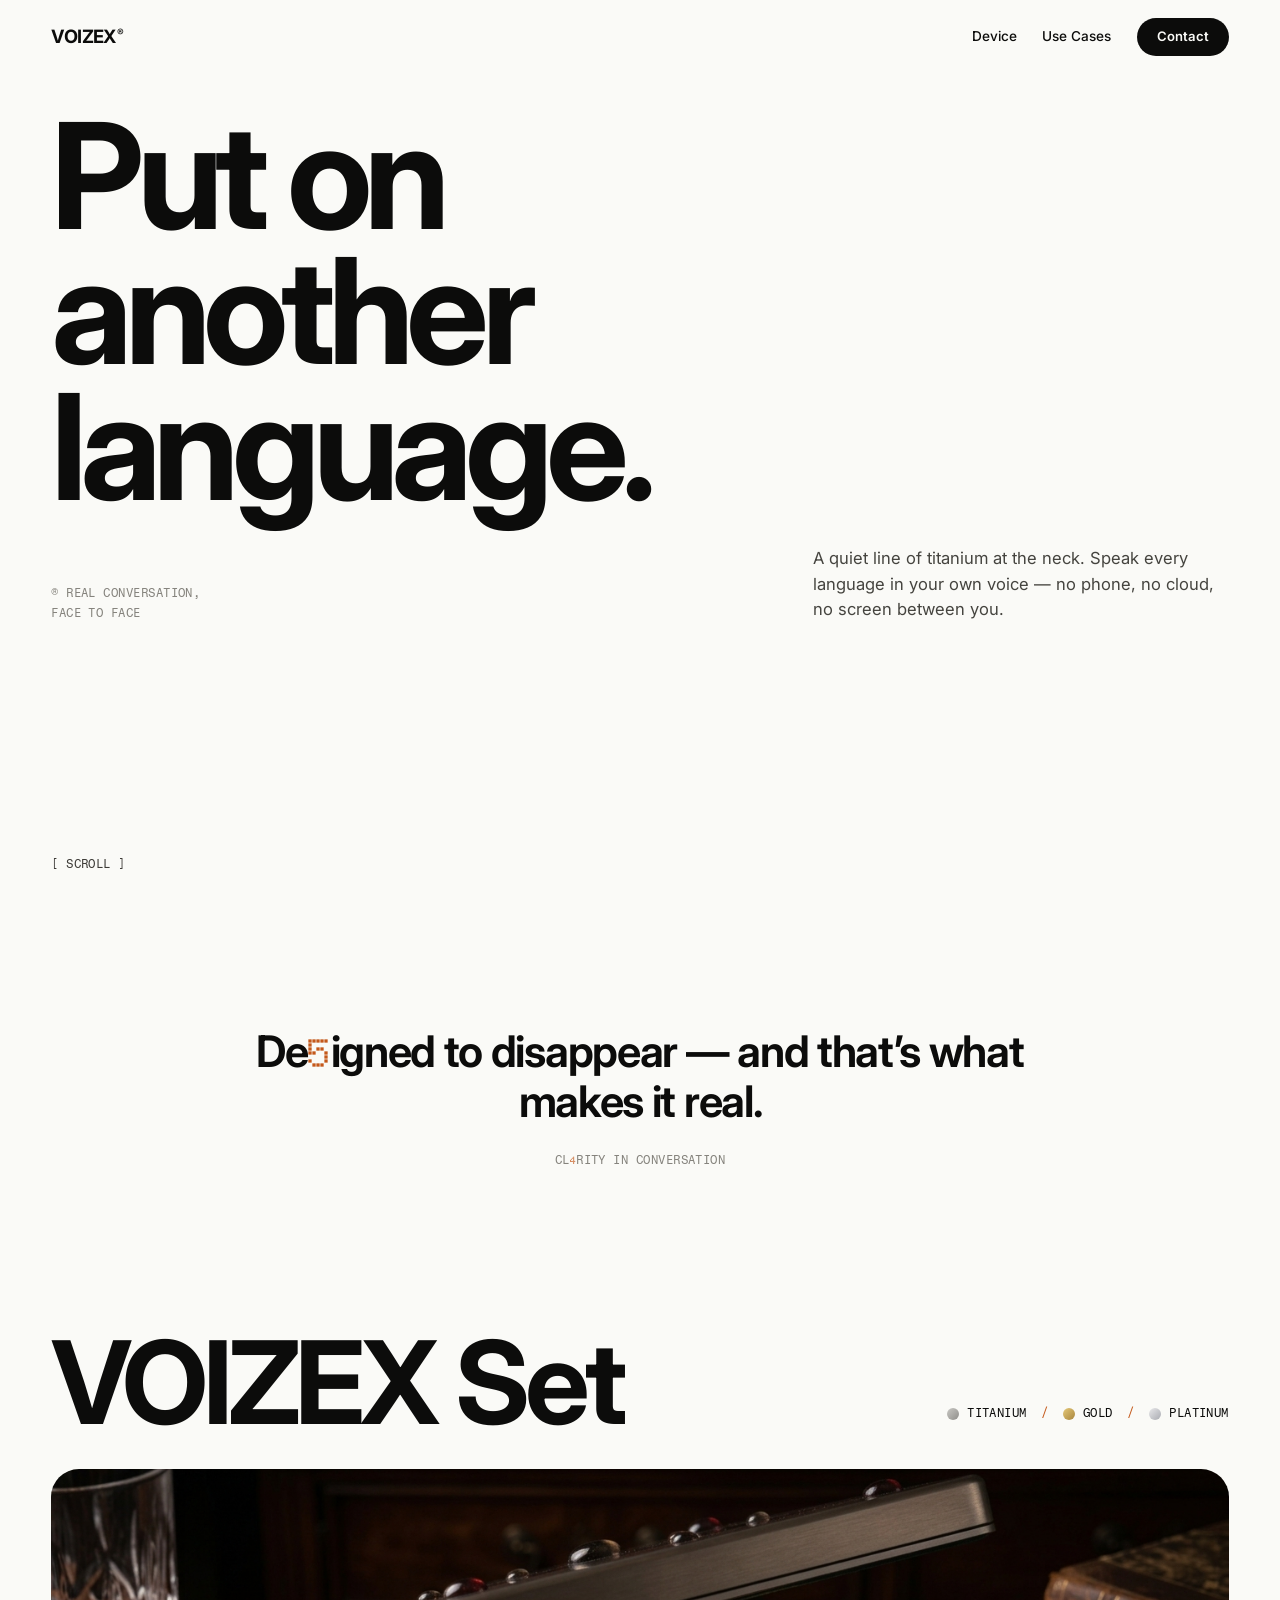
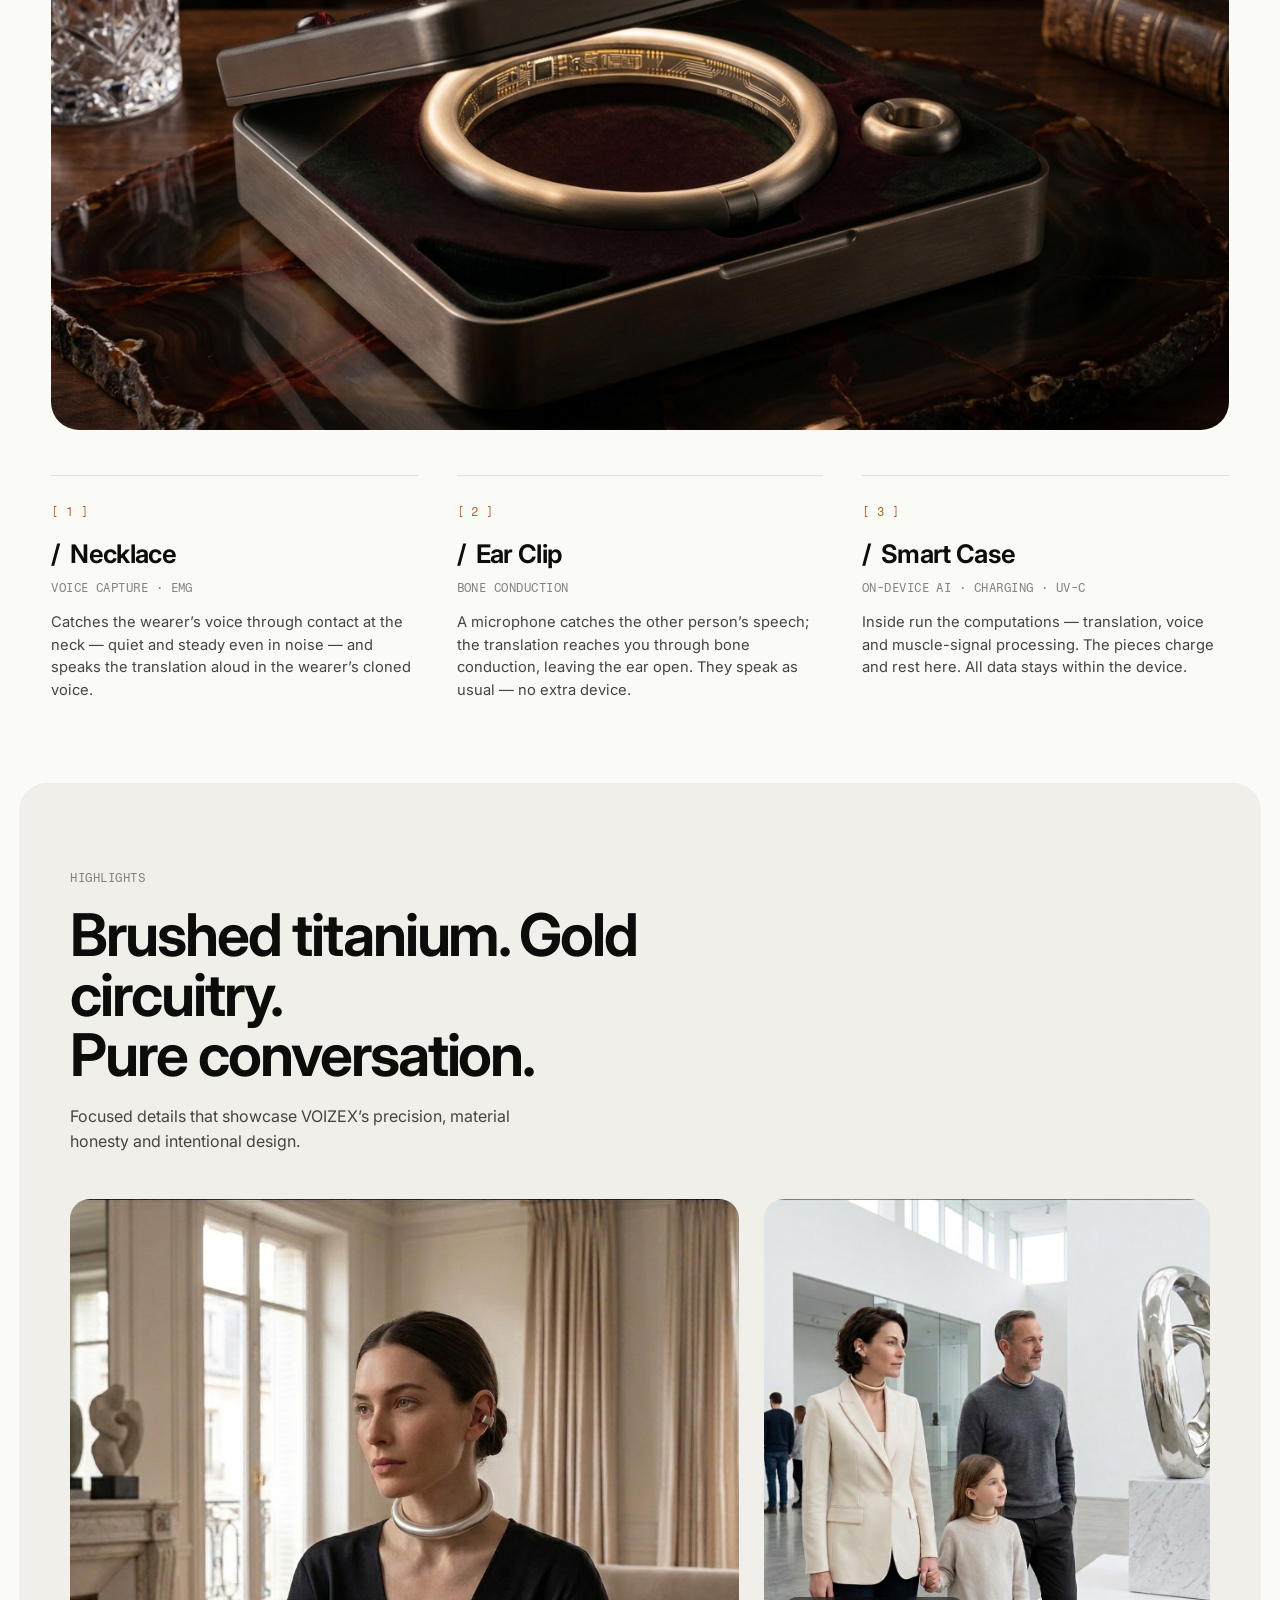
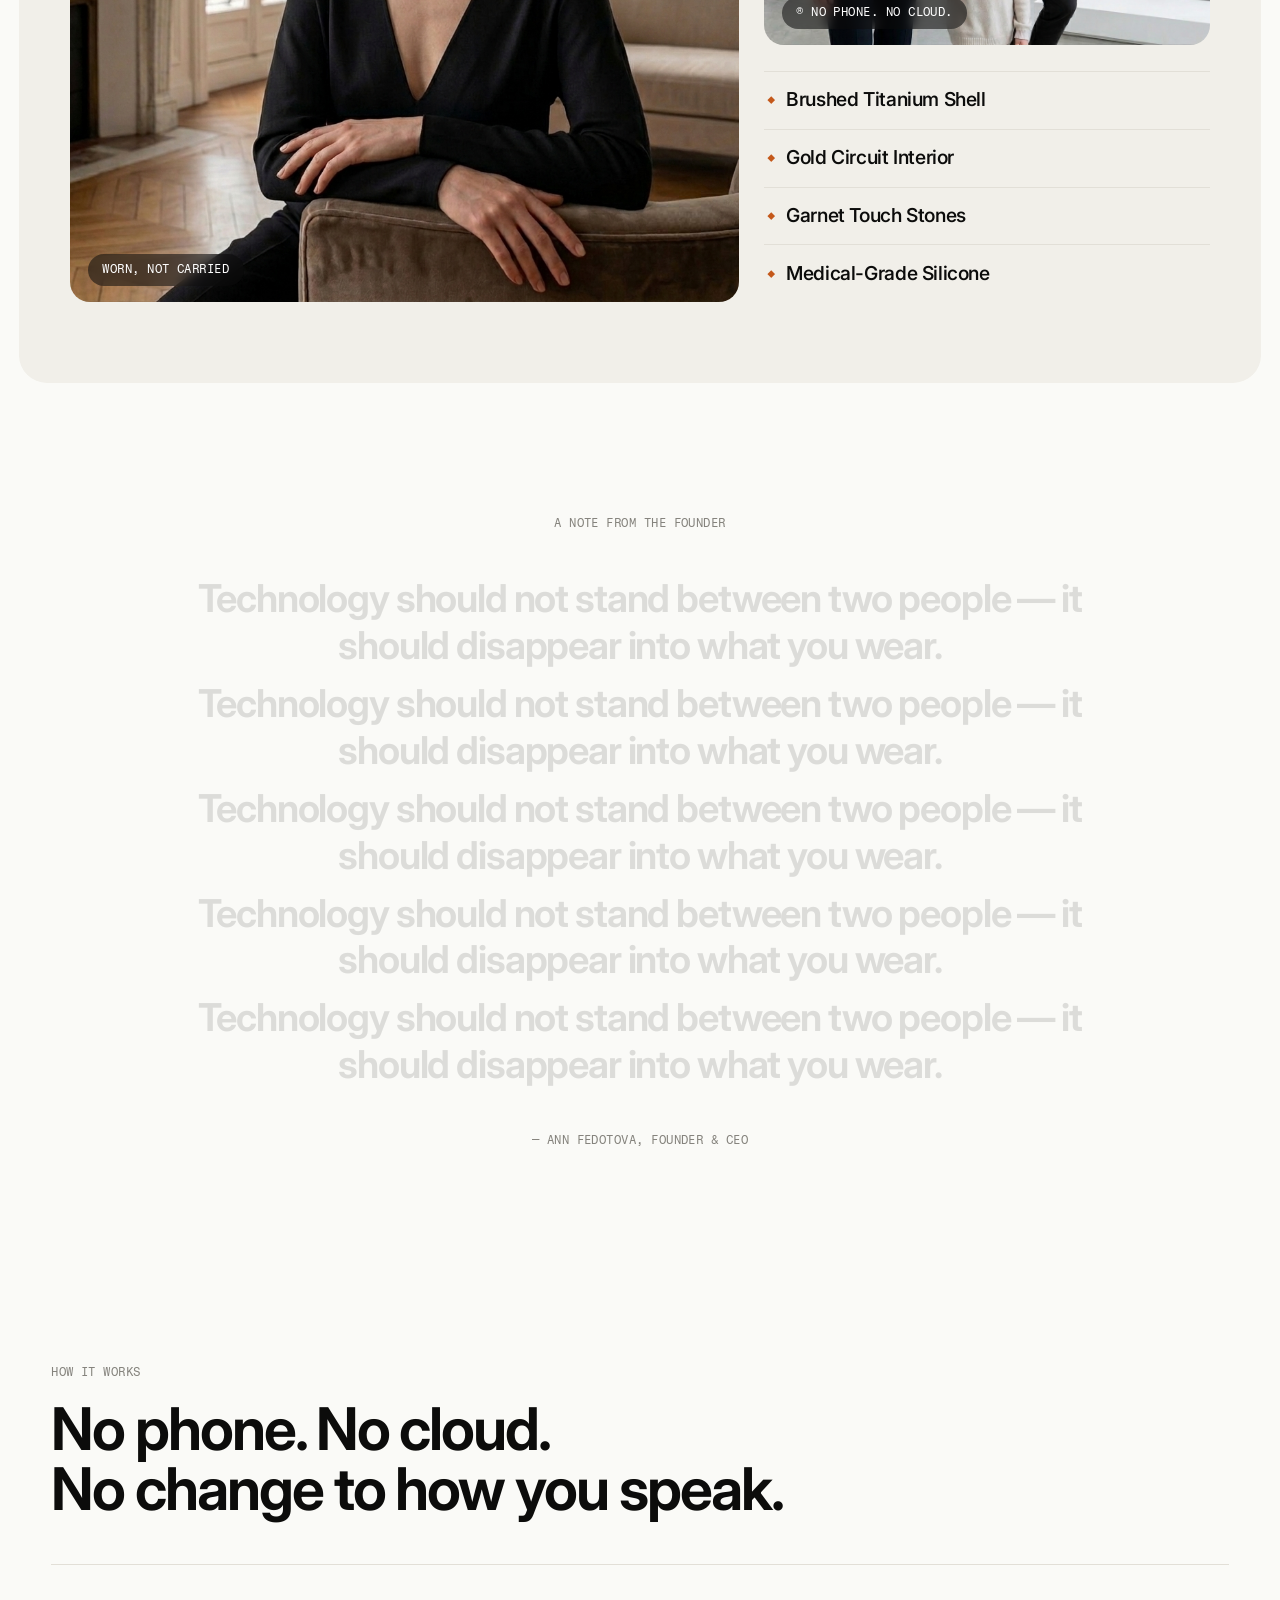
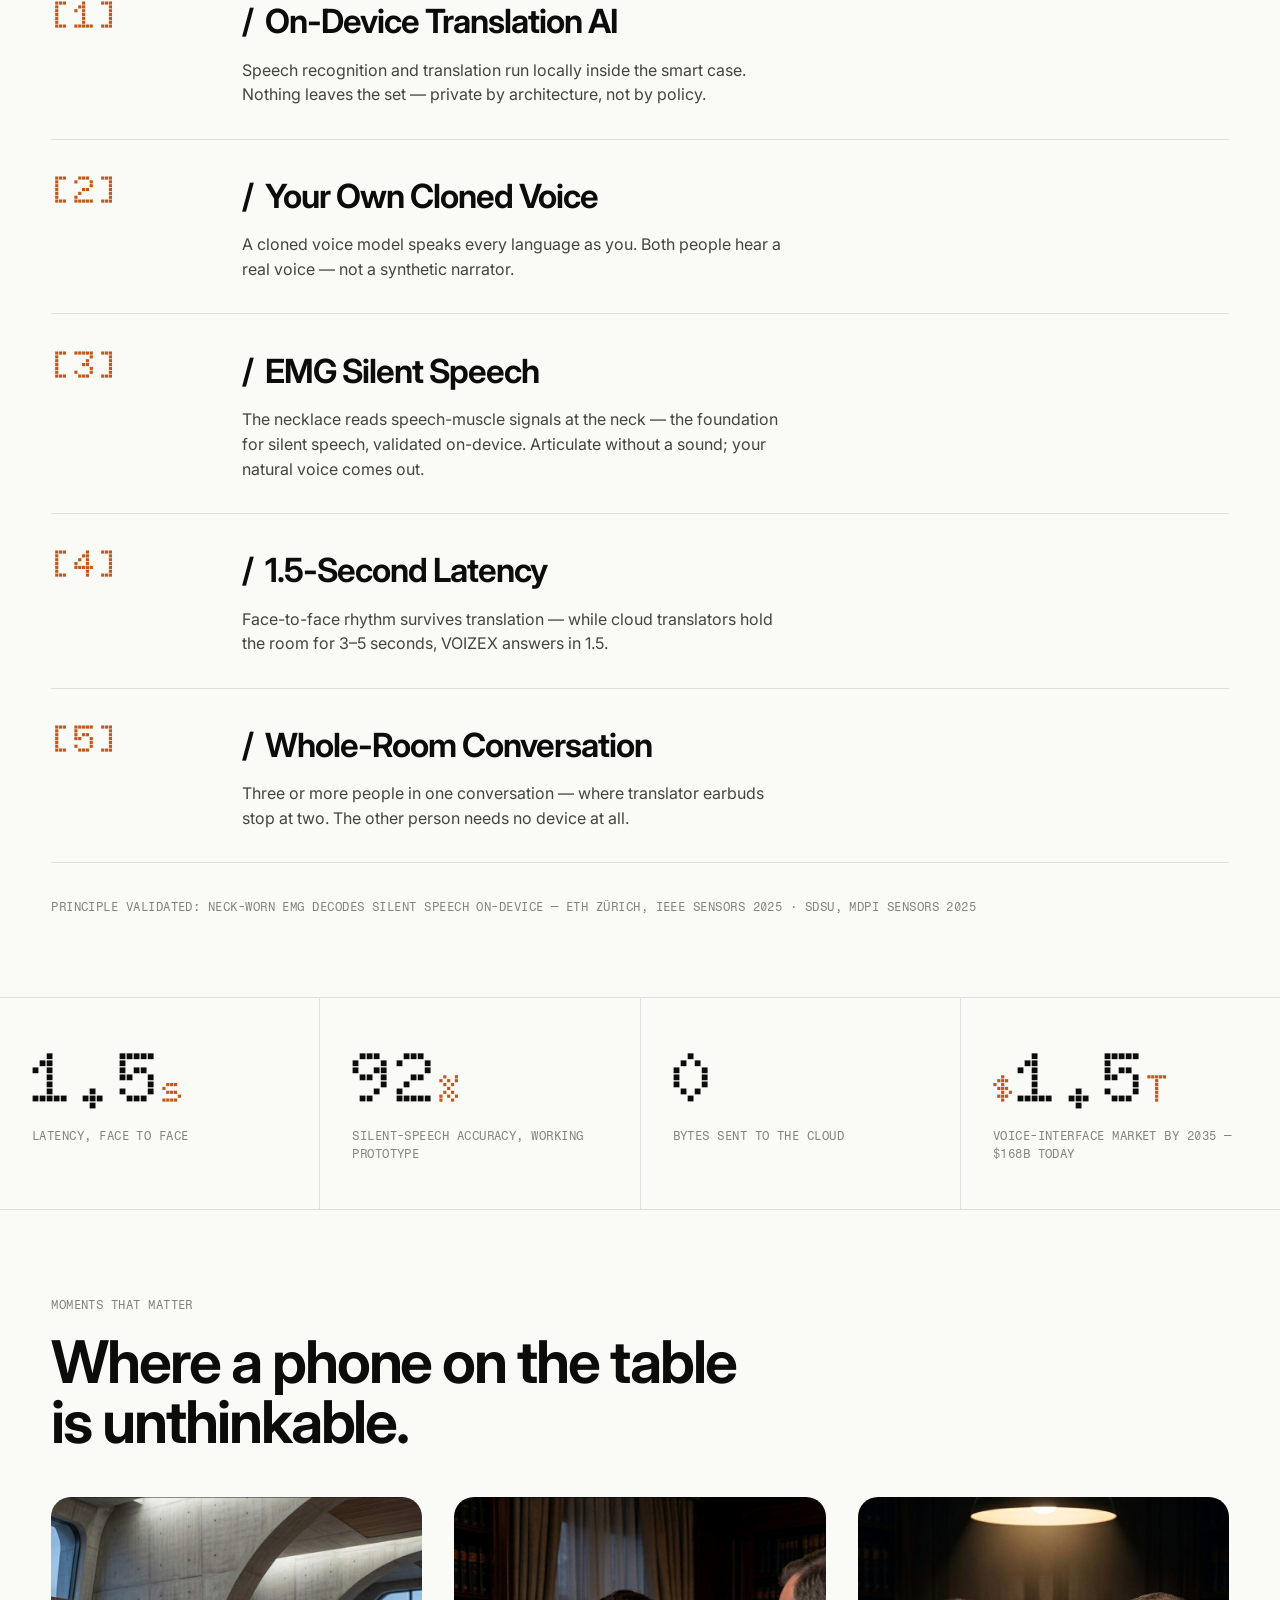
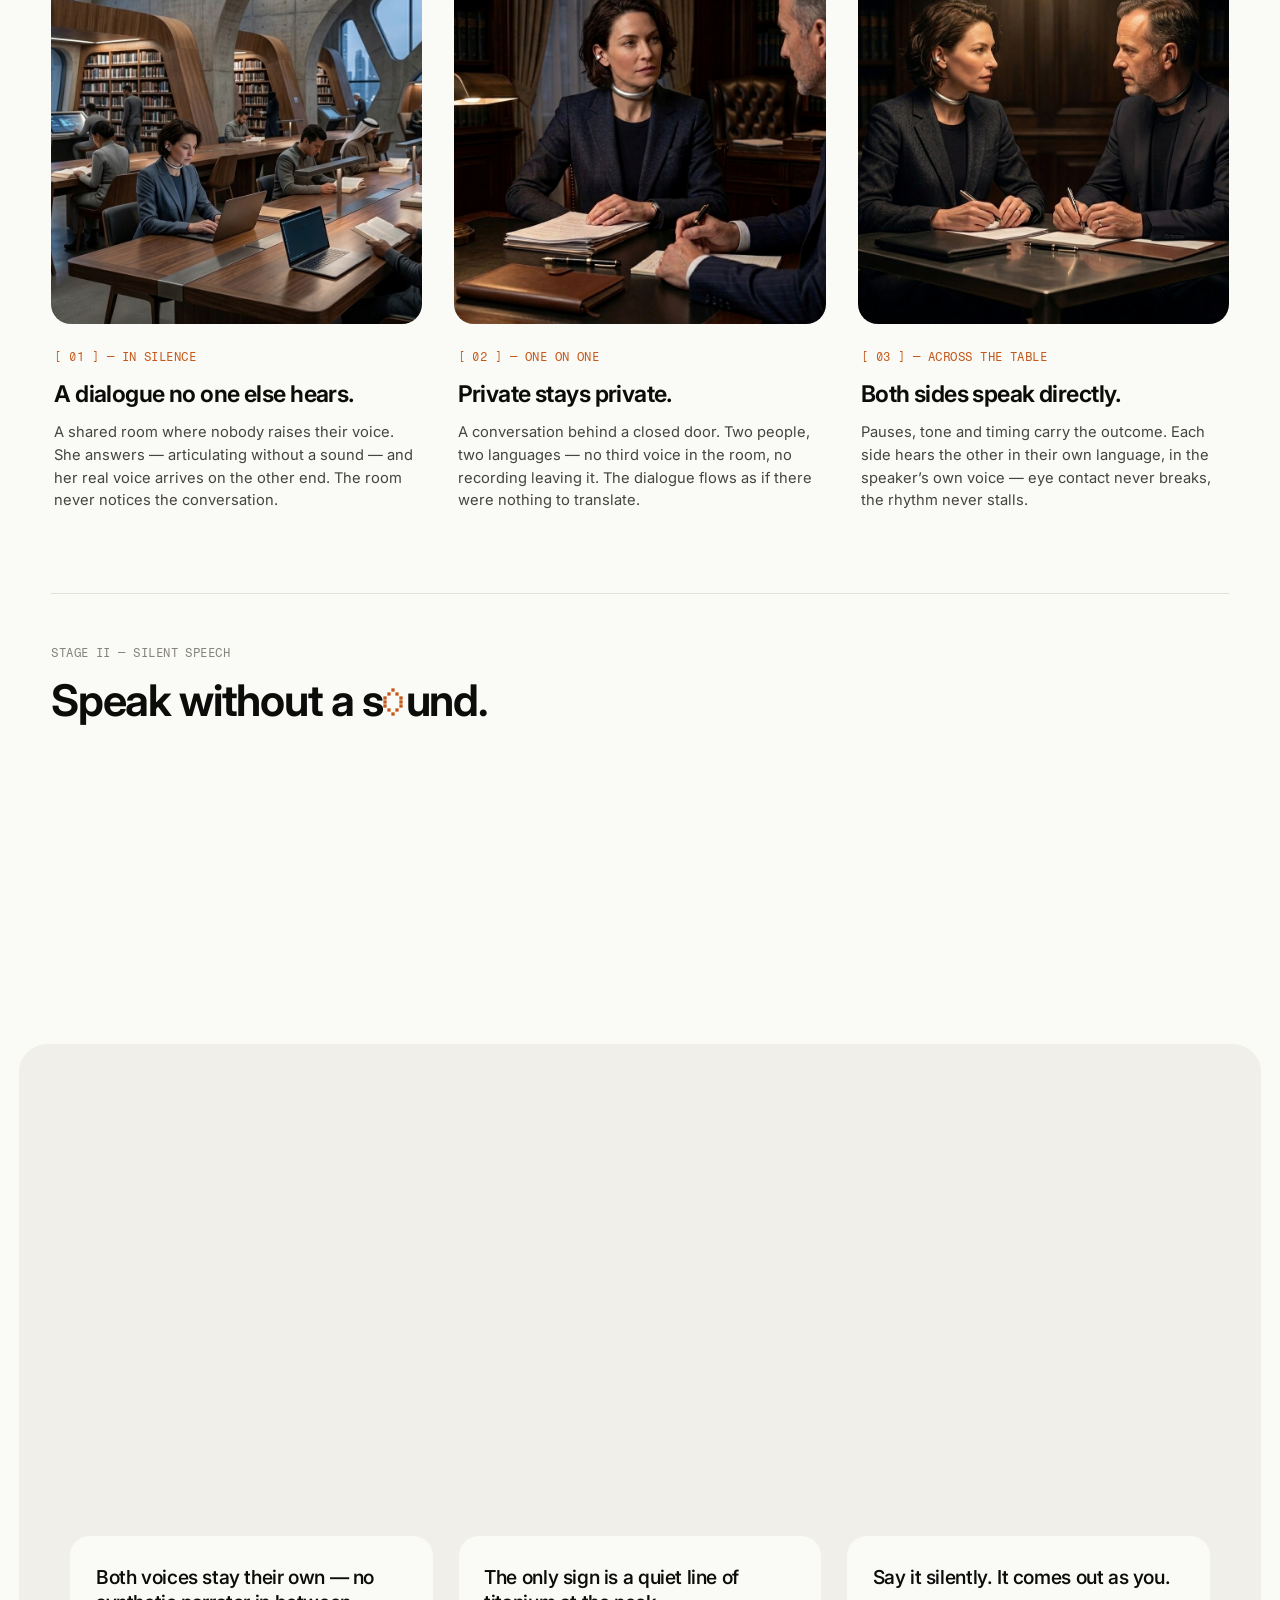
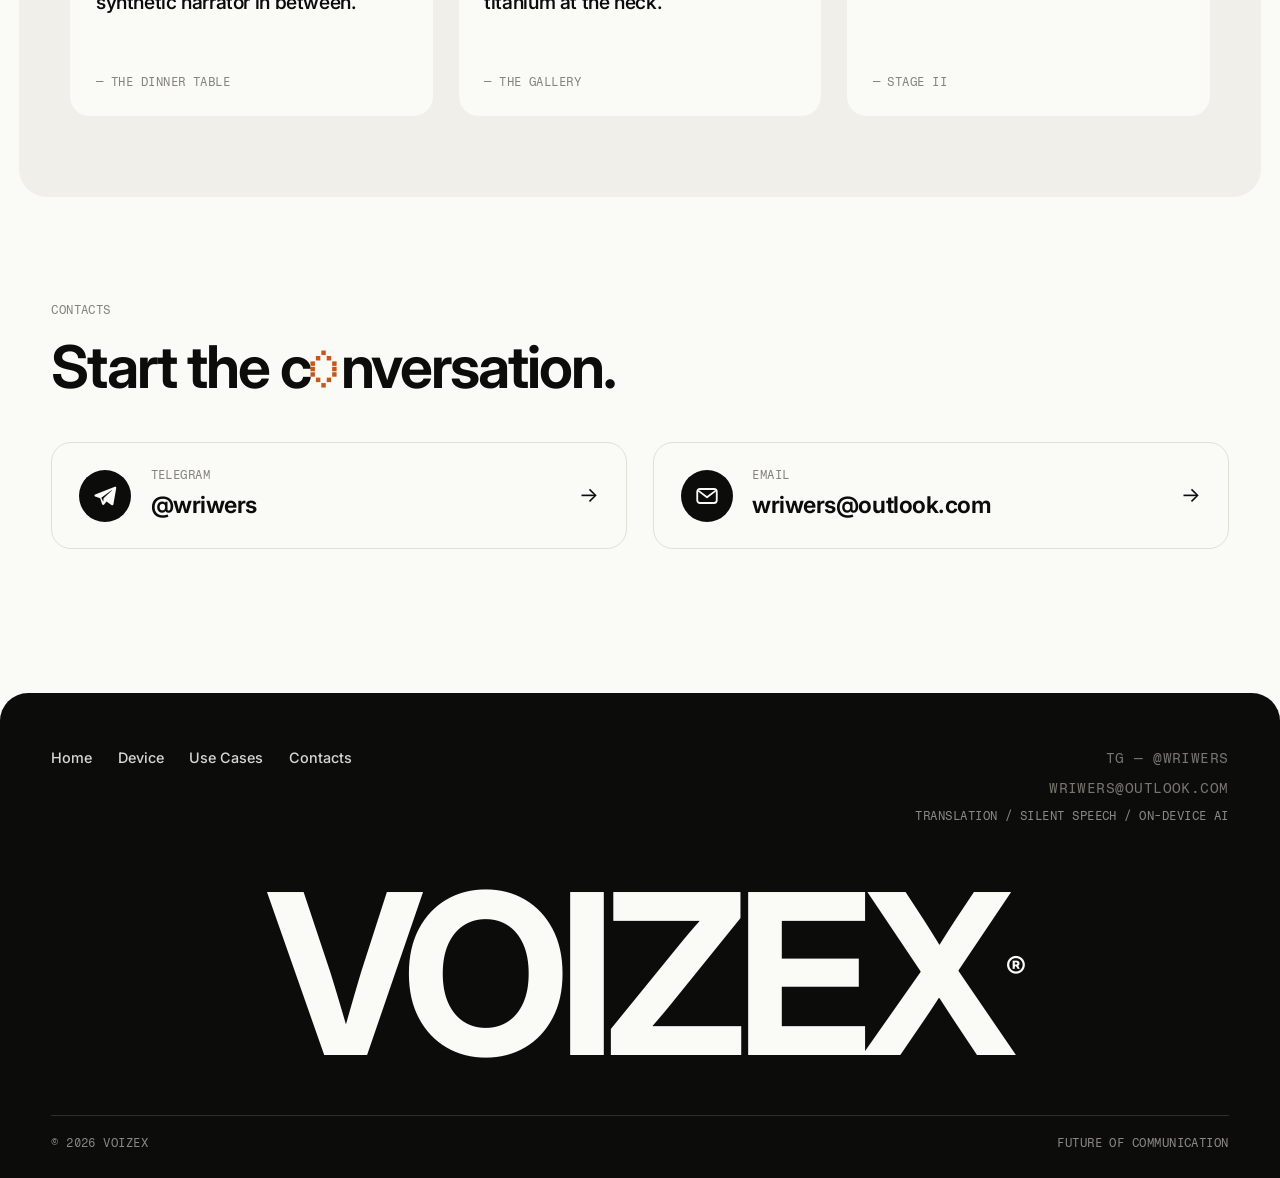
==== commit a9fd9556: "Apply edits batch v1 (edits/list.md) - Nav: drop center tagline and Investors link - Hero: typograph" ====
--- a/index.html
+++ b/index.html
@@ -15,16 +15,10 @@
   <!-- ══════════ NAV ══════════ -->
   <nav class="nav" id="nav">
     <a class="nav-logo" href="#top">VOIZEX<sup>®</sup></a>
-    <div class="nav-center mono hide-sm">
-      <span>Smart Jewelry</span><span class="sep">/</span>
-      <span>Silent Speech</span><span class="sep">/</span>
-      <span>On-Device AI</span>
-    </div>
     <div class="nav-links">
       <a class="nav-link hide-sm" href="#set">Device</a>
       <a class="nav-link hide-sm" href="#use-cases">Use&nbsp;Cases</a>
-      <a class="nav-link hide-sm" href="#investors">Investors</a>
-      <a class="nav-cta" href="mailto:hello@voizex.com">Contact</a>
+      <a class="nav-cta" href="#contacts">Contact</a>
     </div>
   </nav>
 
@@ -44,10 +38,8 @@
         </p>
       </div>
     </div>
-    <div class="hero-media reveal-img" style="--d:.2s">
-      <img src="assets/img/case-light.png" alt="VOIZEX titanium set resting in its smart case on marble" fetchpriority="high">
+    <div class="hero-foot reveal" style="--d:.5s">
       <span class="hero-scroll mono">[&nbsp;Scroll&nbsp;]</span>
-      <span class="hero-tag mono">VOIZEX SET — TITANIUM / GOLD / PLATINUM</span>
     </div>
   </header>
 
@@ -61,15 +53,17 @@
   <section class="section set" id="set">
     <div class="set-head">
       <h2 class="h-big reveal">VOIZEX Set</h2>
-      <div class="swatches reveal" style="--d:.1s">
-        <button class="swatch is-active" data-material="titanium"><span class="chip chip-ti"></span>Titanium</button>
-        <button class="swatch" data-material="gold"><span class="chip chip-au"></span>Gold</button>
-        <button class="swatch" data-material="platinum"><span class="chip chip-pt"></span>Platinum</button>
+      <div class="materials mono reveal" style="--d:.1s">
+        <span><span class="chip chip-ti"></span>Titanium</span>
+        <span class="sep">/</span>
+        <span><span class="chip chip-au"></span>Gold</span>
+        <span class="sep">/</span>
+        <span><span class="chip chip-pt"></span>Platinum</span>
       </div>
     </div>
 
     <div class="set-stage reveal-img">
-      <img id="setImage" src="assets/img/case-light.png" alt="The VOIZEX set — necklace, ear clip and smart case">
+      <img src="assets/img/case-dark.png" alt="The VOIZEX set — necklace, ear clip and smart case in dark titanium">
     </div>
 
     <div class="pieces">
@@ -110,8 +104,8 @@
 
     <div class="hl-grid">
       <figure class="hl-card hl-card--wide reveal-img">
-        <img src="assets/img/case-dark.png" alt="VOIZEX case open — gold circuit interior of the titanium necklace" loading="lazy">
-        <figcaption class="mono">The Quiet of Precision</figcaption>
+        <img src="assets/img/apartment.png" alt="A woman at home wearing the VOIZEX necklace — the only visible technology" loading="lazy">
+        <figcaption class="mono">Worn, not carried</figcaption>
       </figure>
       <div class="hl-side">
         <figure class="hl-card reveal-img" style="--d:.1s">
@@ -224,30 +218,33 @@
 
     <div class="case-grid">
       <article class="case reveal-img">
-        <figure><img src="assets/img/hospitality.png" alt="Fine-dining maître d' greeting foreign guests, wearing VOIZEX" loading="lazy"></figure>
+        <figure><img src="assets/img/library.png" alt="A quiet reading room — a woman works among others, wearing VOIZEX" loading="lazy"></figure>
         <div class="case-body">
-          <span class="mono case-num">[ 01 ] — HOSPITALITY</span>
-          <h3>The guest is heard in their language.</h3>
-          <p>Hotels, yacht and jet crews, private households. Staff meet a foreign guest
-             every day, face to face — with no phone between them and both voices staying their own.</p>
+          <span class="mono case-num">[ 01 ] — IN SILENCE</span>
+          <h3>A dialogue no one else hears.</h3>
+          <p>A shared room where nobody raises their voice. She answers — articulating
+             without a sound — and her real voice arrives on the other end.
+             The room never notices the conversation.</p>
         </div>
       </article>
       <article class="case reveal-img" style="--d:.1s">
-        <figure><img src="assets/img/clinic.png" alt="A private-clinic consultation, one on one, with VOIZEX at the neck" loading="lazy"></figure>
+        <figure><img src="assets/img/clinic.png" alt="A private conversation behind a closed door, one on one, VOIZEX at the neck" loading="lazy"></figure>
         <div class="case-body">
-          <span class="mono case-num">[ 02 ] — PRIVATE CLINICS</span>
-          <h3>One on one. No third party in the room.</h3>
-          <p>Conversations that are private by nature. Doctor and patient speak directly —
-             no interpreter inside the consultation, no recording leaving the room.</p>
+          <span class="mono case-num">[ 02 ] — ONE ON ONE</span>
+          <h3>Private stays private.</h3>
+          <p>A conversation behind a closed door. Two people, two languages —
+             no third voice in the room, no recording leaving it. The dialogue flows
+             as if there were nothing to translate.</p>
         </div>
       </article>
       <article class="case reveal-img" style="--d:.2s">
-        <figure><img src="assets/img/negotiation.png" alt="Two negotiators wearing VOIZEX across the table from each other" loading="lazy"></figure>
+        <figure><img src="assets/img/negotiation-table.png" alt="Two negotiators face to face across the table, both wearing VOIZEX" loading="lazy"></figure>
         <div class="case-body">
-          <span class="mono case-num">[ 03 ] — NEGOTIATIONS</span>
+          <span class="mono case-num">[ 03 ] — ACROSS THE TABLE</span>
           <h3>Both sides speak directly.</h3>
-          <p>Nuance, tone and timing decide outcomes — exactly what an interpreter
-             or an app flattens. Each side hears the other in their own language, in the speaker’s own voice.</p>
+          <p>Pauses, tone and timing carry the outcome. Each side hears the other
+             in their own language, in the speaker’s own voice — eye contact never breaks,
+             the rhythm never stalls.</p>
         </div>
       </article>
     </div>
@@ -318,35 +315,38 @@
     </div>
   </section>
 
-  <!-- ══════════ OFFER / INVESTORS ══════════ -->
-  <section class="section offer" id="investors">
-    <div class="offer-grid">
-      <div class="offer-media reveal-img">
-        <img src="assets/img/case-dark.png" alt="VOIZEX set in its titanium smart case" loading="lazy">
-      </div>
-      <div class="offer-body">
-        <span class="mono label reveal">/&nbsp;&nbsp;Precision built. Pre-seed open.</span>
-        <h2 class="h-big reveal" style="--d:.08s">VOIZEX Set</h2>
-        <p class="offer-lead reveal" style="--d:.16s">The wearable interpreter — and the path to silent speech.</p>
-
-        <ul class="offer-specs">
-          <li class="reveal">Working prototype &amp; proprietary silent-speech dataset</li>
-          <li class="reveal" style="--d:.06s">IP, provisional patent and the first pilots</li>
-          <li class="reveal" style="--d:.12s">Core AI pipeline running on NVIDIA Jetson today</li>
-          <li class="reveal" style="--d:.18s">B2B luxury first — hospitality, clinics, negotiations</li>
-          <li class="reveal" style="--d:.24s">ASP $2,900 · 67% gross margin</li>
-        </ul>
-
-        <div class="offer-round reveal" style="--d:.3s">
-          <span class="mono">RAISING — PRE-SEED</span>
-          <span class="offer-price doto">$1,000,000</span>
-        </div>
-
-        <div class="offer-ctas reveal" style="--d:.36s">
-          <a class="btn-solid" href="mailto:hello@voizex.com?subject=VOIZEX%20—%20deck%20request">REQUEST THE DECK</a>
-          <a class="btn-line" href="mailto:hello@voizex.com?subject=VOIZEX%20—%20pilot%20request">Request a pilot →</a>
-        </div>
-      </div>
+  <!-- ══════════ CONTACTS ══════════ -->
+  <section class="section contacts" id="contacts">
+    <div class="contacts-head">
+      <span class="mono label reveal">Contacts</span>
+      <h2 class="h-1 reveal" style="--d:.08s">Start the <span class="glitch" data-glitch-hold>c0nversation.</span></h2>
+    </div>
+    <div class="contact-row">
+      <a class="contact-card reveal" href="https://t.me/wriwers" target="_blank" rel="noopener">
+        <span class="contact-icon" aria-hidden="true">
+          <svg viewBox="0 0 24 24" width="26" height="26" fill="none" xmlns="http://www.w3.org/2000/svg">
+            <path d="M21.7 3.3 2.9 10.6c-.9.35-.87 1.64.05 1.94l4.6 1.5 1.77 5.5c.27.85 1.35 1.03 1.9.32l2.2-2.83 4.5 3.3c.7.5 1.68.13 1.86-.72l2.6-14.9c.2-1.05-.83-1.83-1.68-1.4ZM8.6 13.5l9.4-6.9c.24-.17.5.15.3.35l-7.6 7.2-.3 3.2-1.8-3.85Z" fill="currentColor"/>
+          </svg>
+        </span>
+        <span class="contact-body">
+          <span class="mono">TELEGRAM</span>
+          <span class="contact-value">@wriwers</span>
+        </span>
+        <span class="contact-arrow" aria-hidden="true">→</span>
+      </a>
+      <a class="contact-card reveal" style="--d:.1s" href="mailto:wriwers@outlook.com">
+        <span class="contact-icon" aria-hidden="true">
+          <svg viewBox="0 0 24 24" width="26" height="26" fill="none" xmlns="http://www.w3.org/2000/svg">
+            <rect x="3" y="5.5" width="18" height="13" rx="2.5" stroke="currentColor" stroke-width="1.7"/>
+            <path d="m4.5 7.5 7.5 5.6 7.5-5.6" stroke="currentColor" stroke-width="1.7" stroke-linecap="round" stroke-linejoin="round"/>
+          </svg>
+        </span>
+        <span class="contact-body">
+          <span class="mono">EMAIL</span>
+          <span class="contact-value">wriwers@outlook.com</span>
+        </span>
+        <span class="contact-arrow" aria-hidden="true">→</span>
+      </a>
     </div>
   </section>
 
@@ -357,10 +357,11 @@
         <a href="#top">Home</a>
         <a href="#set">Device</a>
         <a href="#use-cases">Use Cases</a>
-        <a href="#investors">Investors</a>
+        <a href="#contacts">Contacts</a>
       </div>
       <div class="footer-links footer-links--right mono">
-        <a href="mailto:hello@voizex.com">HELLO@VOIZEX.COM</a>
+        <a href="https://t.me/wriwers" target="_blank" rel="noopener">TG — @WRIWERS</a>
+        <a href="mailto:wriwers@outlook.com">WRIWERS@OUTLOOK.COM</a>
         <span>TRANSLATION / SILENT SPEECH / ON-DEVICE AI</span>
       </div>
     </div>
--- a/assets/css/style.css
+++ b/assets/css/style.css
@@ -139,9 +139,6 @@
 
 .nav-logo sup { font-size: 0.55em; font-weight: 500; margin-left: 1px; }
 
-.nav-center { display: flex; gap: 0.6rem; align-items: center; }
-.nav-center .sep { color: var(--accent); }
-
 .nav-links { display: flex; align-items: center; gap: 1.6rem; }
 
 .nav-link {
@@ -209,36 +206,14 @@
   color: #45443F;
 }
 
-.hero-media {
-  position: relative;
-  margin-top: clamp(2rem, 5vh, 4rem);
-  border-radius: var(--radius-lg) var(--radius-lg) 0 0;
-  overflow: hidden;
-  flex: 1;
-  min-height: 42svh;
-}
-
-.hero-media img {
-  width: 100%;
-  height: 100%;
-  object-fit: cover;
-  object-position: center 55%;
-  transform: scale(1.02);
+.hero-foot {
+  margin-top: auto;
+  padding: clamp(2rem, 6vh, 4rem) 0 1.6rem;
 }
 
 .hero-scroll {
-  position: absolute;
-  left: 1.4rem;
-  bottom: 1.2rem;
   color: #3C3A36;
   animation: pulse 2.6s ease-in-out infinite;
-}
-
-.hero-tag {
-  position: absolute;
-  right: 1.4rem;
-  bottom: 1.2rem;
-  color: #55534D;
 }
 
 @keyframes pulse { 0%, 100% { opacity: 1; } 50% { opacity: 0.35; } }
@@ -278,23 +253,21 @@
   margin-bottom: 2rem;
 }
 
-.swatches { display: flex; gap: 0.5rem; }
-
-.swatch {
+.materials {
+  display: flex;
+  align-items: center;
+  gap: 0.9rem;
+  padding-bottom: 0.9rem;
+}
+
+.materials > span:not(.sep) {
   display: inline-flex;
   align-items: center;
   gap: 0.5rem;
-  font-size: 0.8rem;
-  font-weight: 550;
-  padding: 0.5rem 1rem;
-  border: 1px solid var(--line);
-  border-radius: 100px;
-  transition: border-color 0.25s ease, background 0.25s ease;
-}
-
-.swatch:hover { border-color: var(--ink); }
-
-.swatch.is-active { background: var(--ink); color: var(--bg); border-color: var(--ink); }
+  color: var(--ink);
+}
+
+.materials .sep { color: var(--accent); }
 
 .chip { width: 12px; height: 12px; border-radius: 50%; display: inline-block; }
 .chip-ti { background: linear-gradient(135deg, #C9C8C4, #8F8E8A); }
@@ -592,100 +565,65 @@
 
 .quote cite { font-style: normal; }
 
-/* ═══════════ OFFER ═══════════ */
-
-.offer { padding-block: clamp(5rem, 11vh, 9rem); }
-
-.offer-grid {
+/* ═══════════ CONTACTS ═══════════ */
+
+.contacts { padding-block: clamp(5rem, 11vh, 9rem); }
+
+.contacts-head { max-width: 46rem; margin-bottom: clamp(2.2rem, 5vh, 3.5rem); }
+.contacts-head .h-1 { margin-top: 1rem; }
+
+.contact-row {
   display: grid;
-  grid-template-columns: 1fr 1.1fr;
-  gap: clamp(2rem, 5vw, 5rem);
-  align-items: start;
-}
-
-.offer-media {
-  border-radius: var(--radius-lg);
-  overflow: hidden;
-  position: sticky;
-  top: 90px;
-}
-
-.offer-media img { aspect-ratio: 4 / 4.4; width: 100%; object-fit: cover; }
-
-.offer-body .h-big { margin-top: 0.9rem; font-size: clamp(2.6rem, 6vw, 5.5rem); }
-
-.offer-lead {
-  margin-top: 0.8rem;
-  font-size: clamp(1.05rem, 1.6vw, 1.3rem);
-  color: #45443F;
-}
-
-.offer-specs { list-style: none; margin-top: 2rem; }
-
-.offer-specs li {
-  padding: 0.8rem 0.1rem;
-  border-top: 1px solid var(--line);
-  font-size: 0.95rem;
-  font-weight: 500;
+  grid-template-columns: 1fr 1fr;
+  gap: clamp(1rem, 2vw, 1.6rem);
+}
+
+.contact-card {
   display: flex;
   align-items: center;
-  gap: 0.7rem;
-}
-
-.offer-specs li::before { content: "◆"; font-size: 0.5rem; color: var(--accent); }
-
-.offer-round {
-  margin-top: 2.2rem;
-  display: flex;
-  align-items: baseline;
-  justify-content: space-between;
-  gap: 1rem;
-  border-top: 1px solid var(--line);
-  padding-top: 1.4rem;
-}
-
-.offer-price {
-  font-size: clamp(2.2rem, 4.5vw, 3.6rem);
-  letter-spacing: 0.02em;
-}
-
-.offer-ctas {
-  display: flex;
-  flex-wrap: wrap;
-  gap: 0.9rem;
-  margin-top: 1.8rem;
-}
-
-.btn-solid {
-  flex: 1;
-  min-width: 220px;
+  gap: 1.2rem;
+  padding: 1.5rem 1.7rem;
+  border: 1px solid var(--line);
+  border-radius: var(--radius);
+  transition: border-color 0.25s ease, background 0.25s ease, transform 0.25s ease;
+}
+
+.contact-card:hover {
+  border-color: var(--ink);
+  background: var(--paper);
+  transform: translateY(-2px);
+}
+
+.contact-icon {
   display: inline-flex;
   align-items: center;
   justify-content: center;
-  font-family: var(--font-mono);
-  font-size: 0.85rem;
-  letter-spacing: 0.06em;
-  padding: 1.1rem 2rem;
-  border-radius: 100px;
+  width: 52px;
+  height: 52px;
+  flex: none;
+  border-radius: 50%;
   background: var(--ink);
   color: var(--bg);
-  transition: background 0.25s ease, transform 0.25s ease;
-}
-
-.btn-solid:hover { background: var(--accent); transform: translateY(-2px); }
-
-.btn-line {
-  display: inline-flex;
-  align-items: center;
-  font-size: 0.9rem;
-  font-weight: 600;
-  padding: 1.1rem 1.6rem;
-  border: 1px solid var(--line);
-  border-radius: 100px;
-  transition: border-color 0.25s ease;
-}
-
-.btn-line:hover { border-color: var(--ink); }
+  transition: background 0.25s ease;
+}
+
+.contact-card:hover .contact-icon { background: var(--accent); }
+
+.contact-body { display: flex; flex-direction: column; gap: 0.2rem; }
+
+.contact-value {
+  font-size: clamp(1.1rem, 1.8vw, 1.5rem);
+  font-weight: 650;
+  letter-spacing: -0.02em;
+}
+
+.contact-arrow {
+  margin-left: auto;
+  font-size: 1.3rem;
+  transition: transform 0.25s ease;
+}
+
+.contact-card:hover .contact-arrow { transform: translateX(4px); }
 
 /* ═══════════ FOOTER ═══════════ */
 
@@ -752,9 +690,7 @@
 
   .quote-grid { grid-template-columns: 1fr; }
 
-  .offer-grid { grid-template-columns: 1fr; }
-
-  .offer-media { position: static; }
+  .contact-row { grid-template-columns: 1fr; }
 
   .set-stage img { aspect-ratio: 4 / 3; }
 
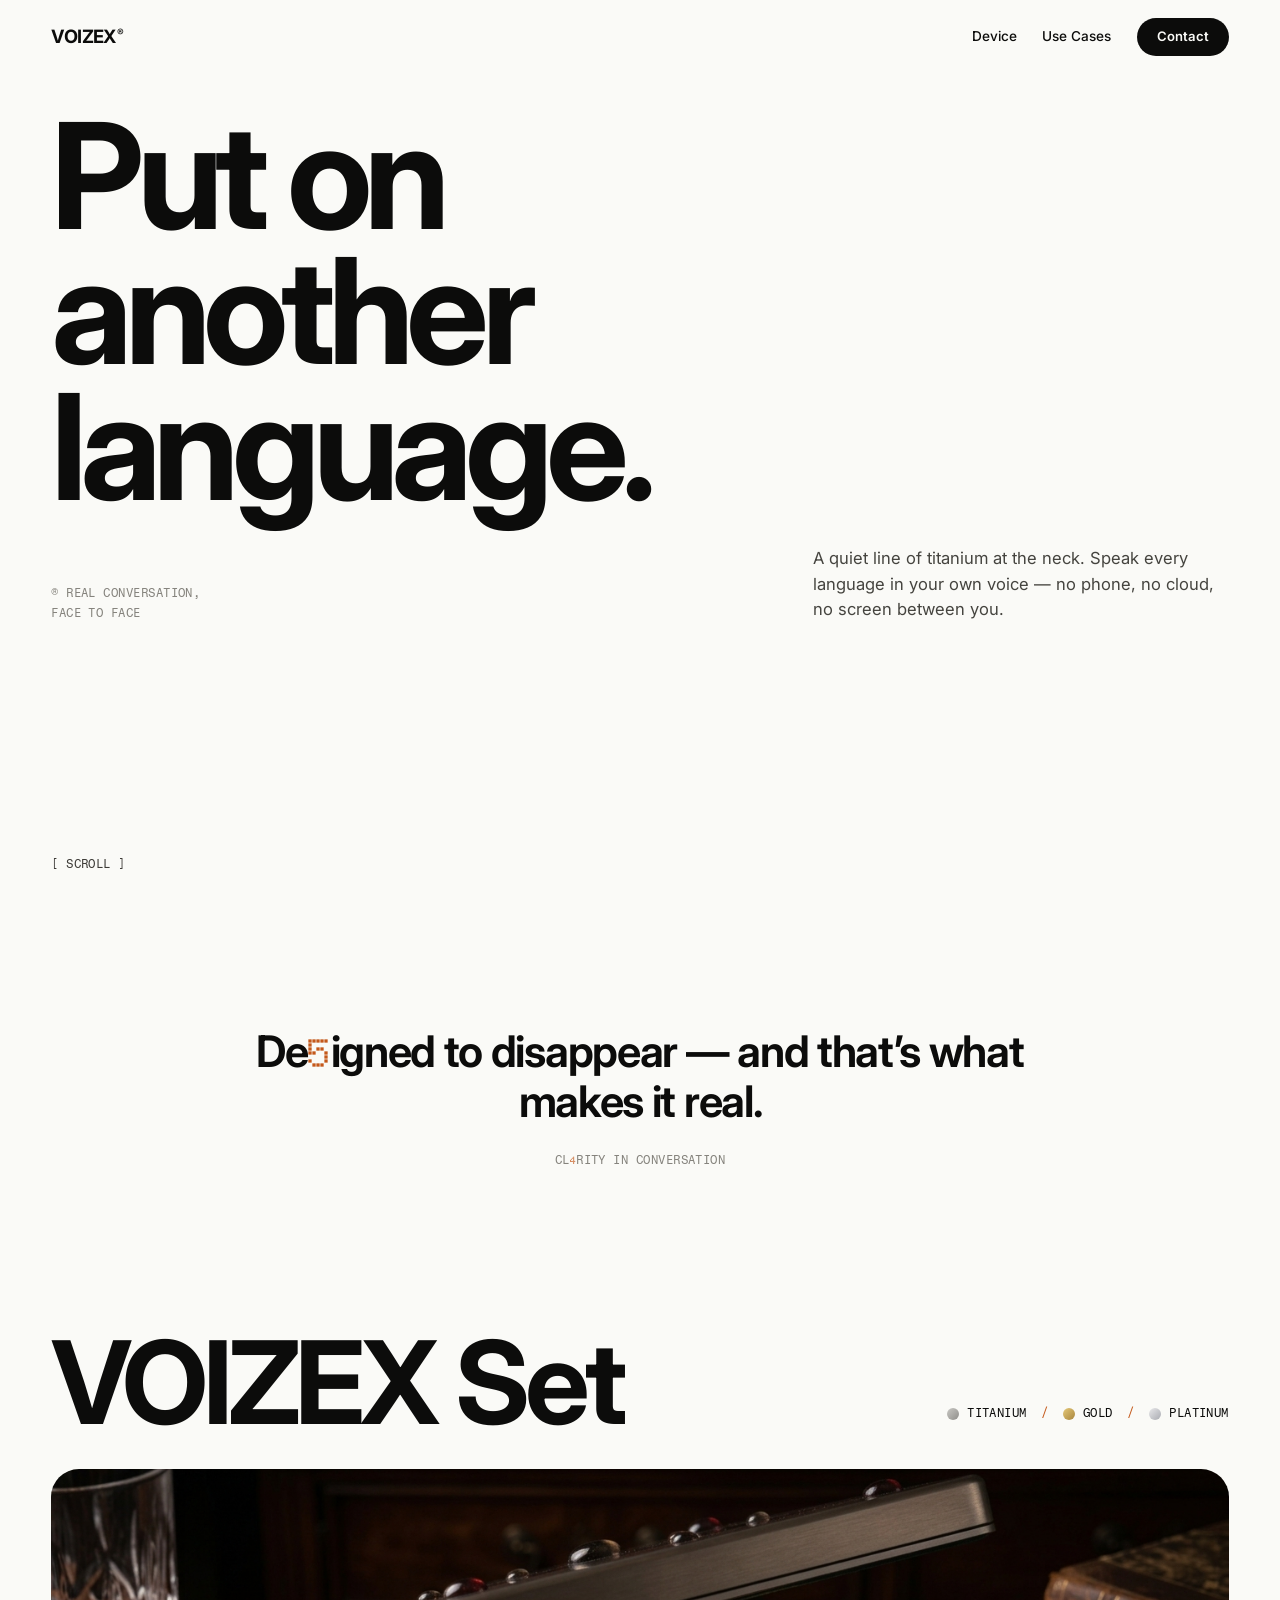
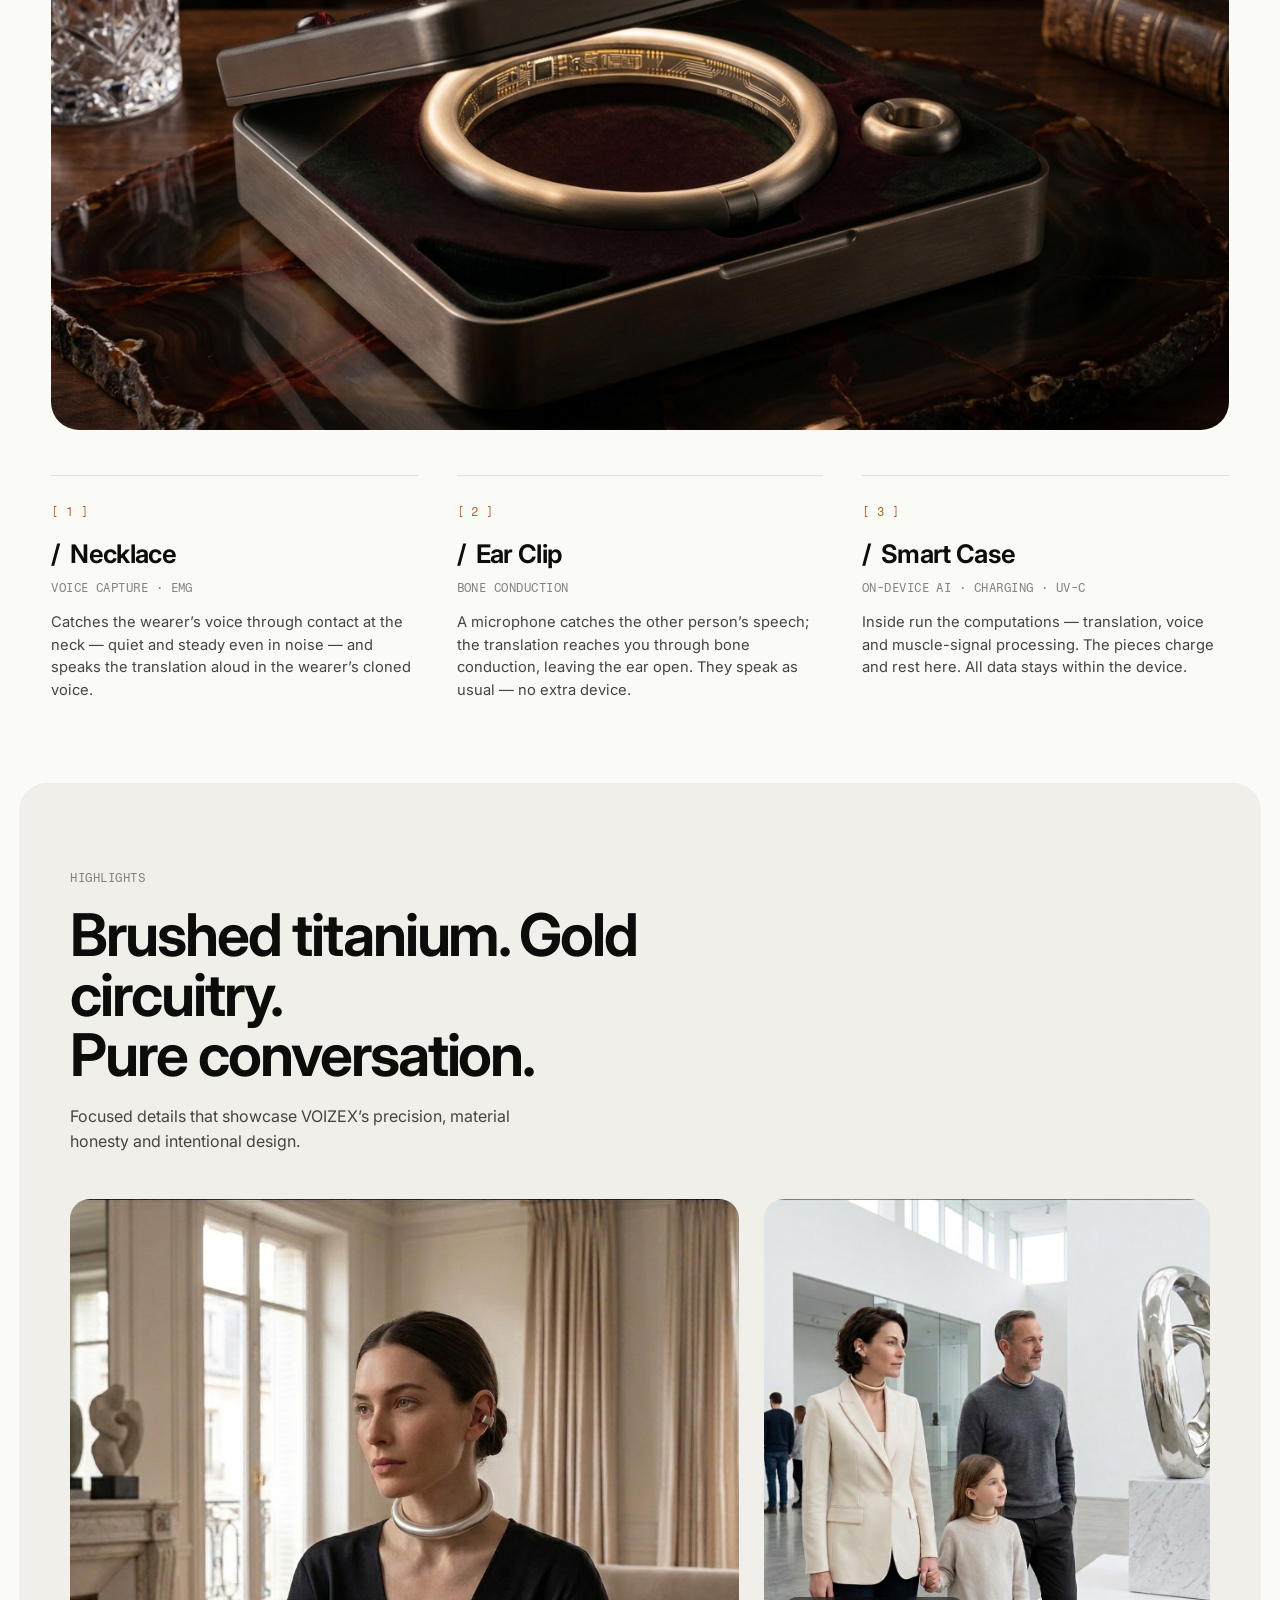
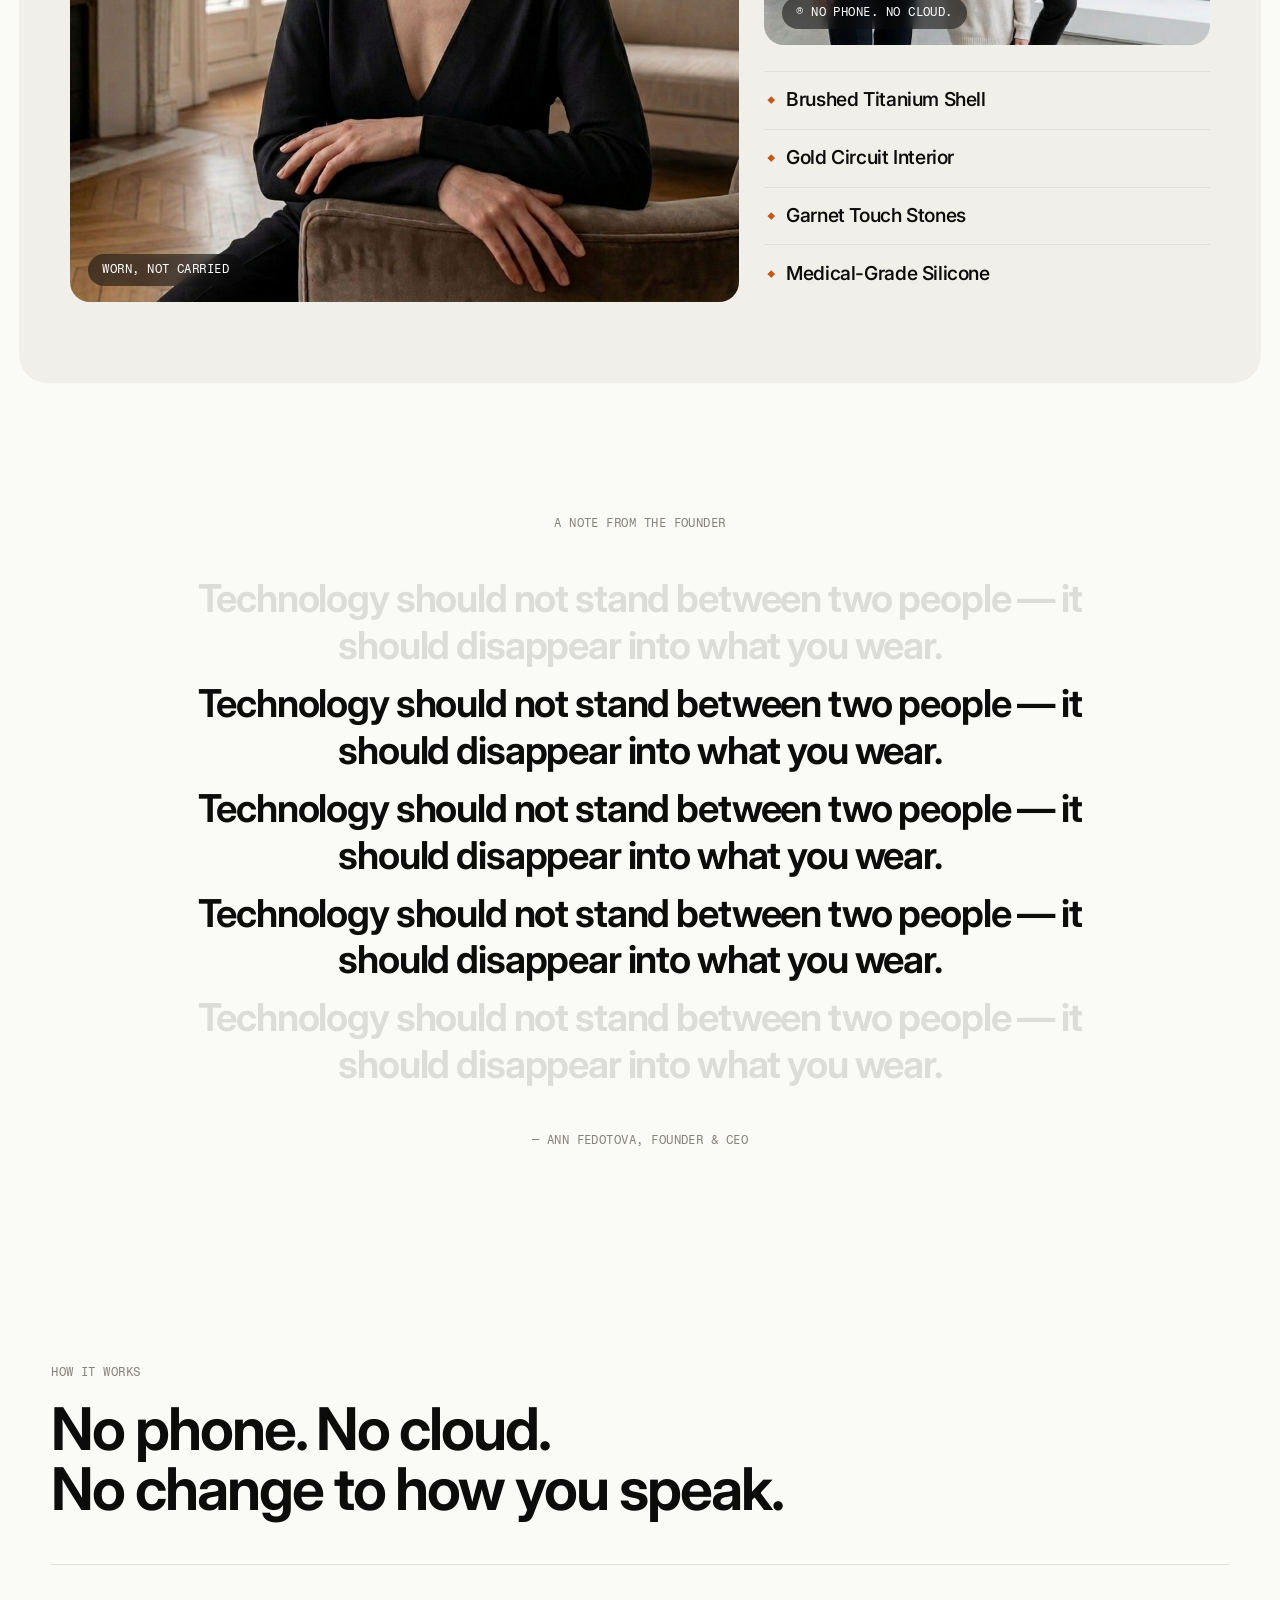
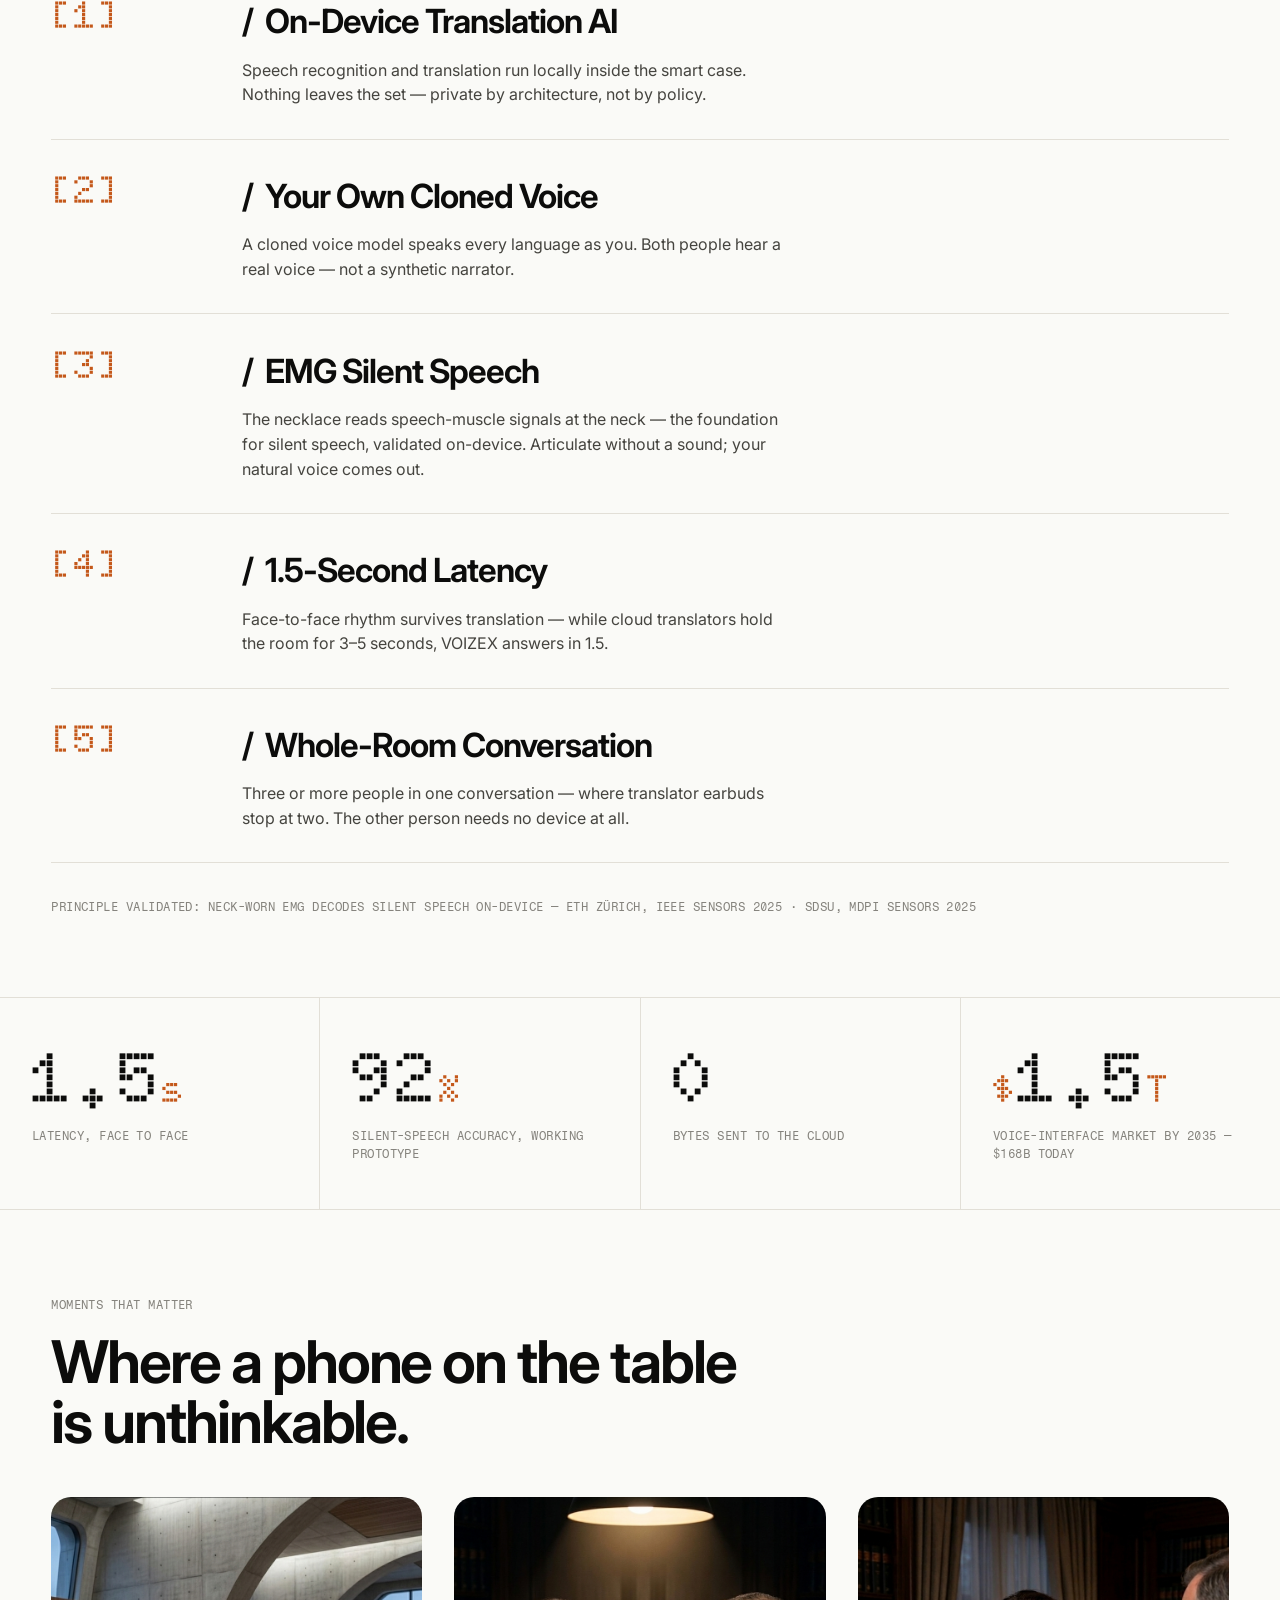
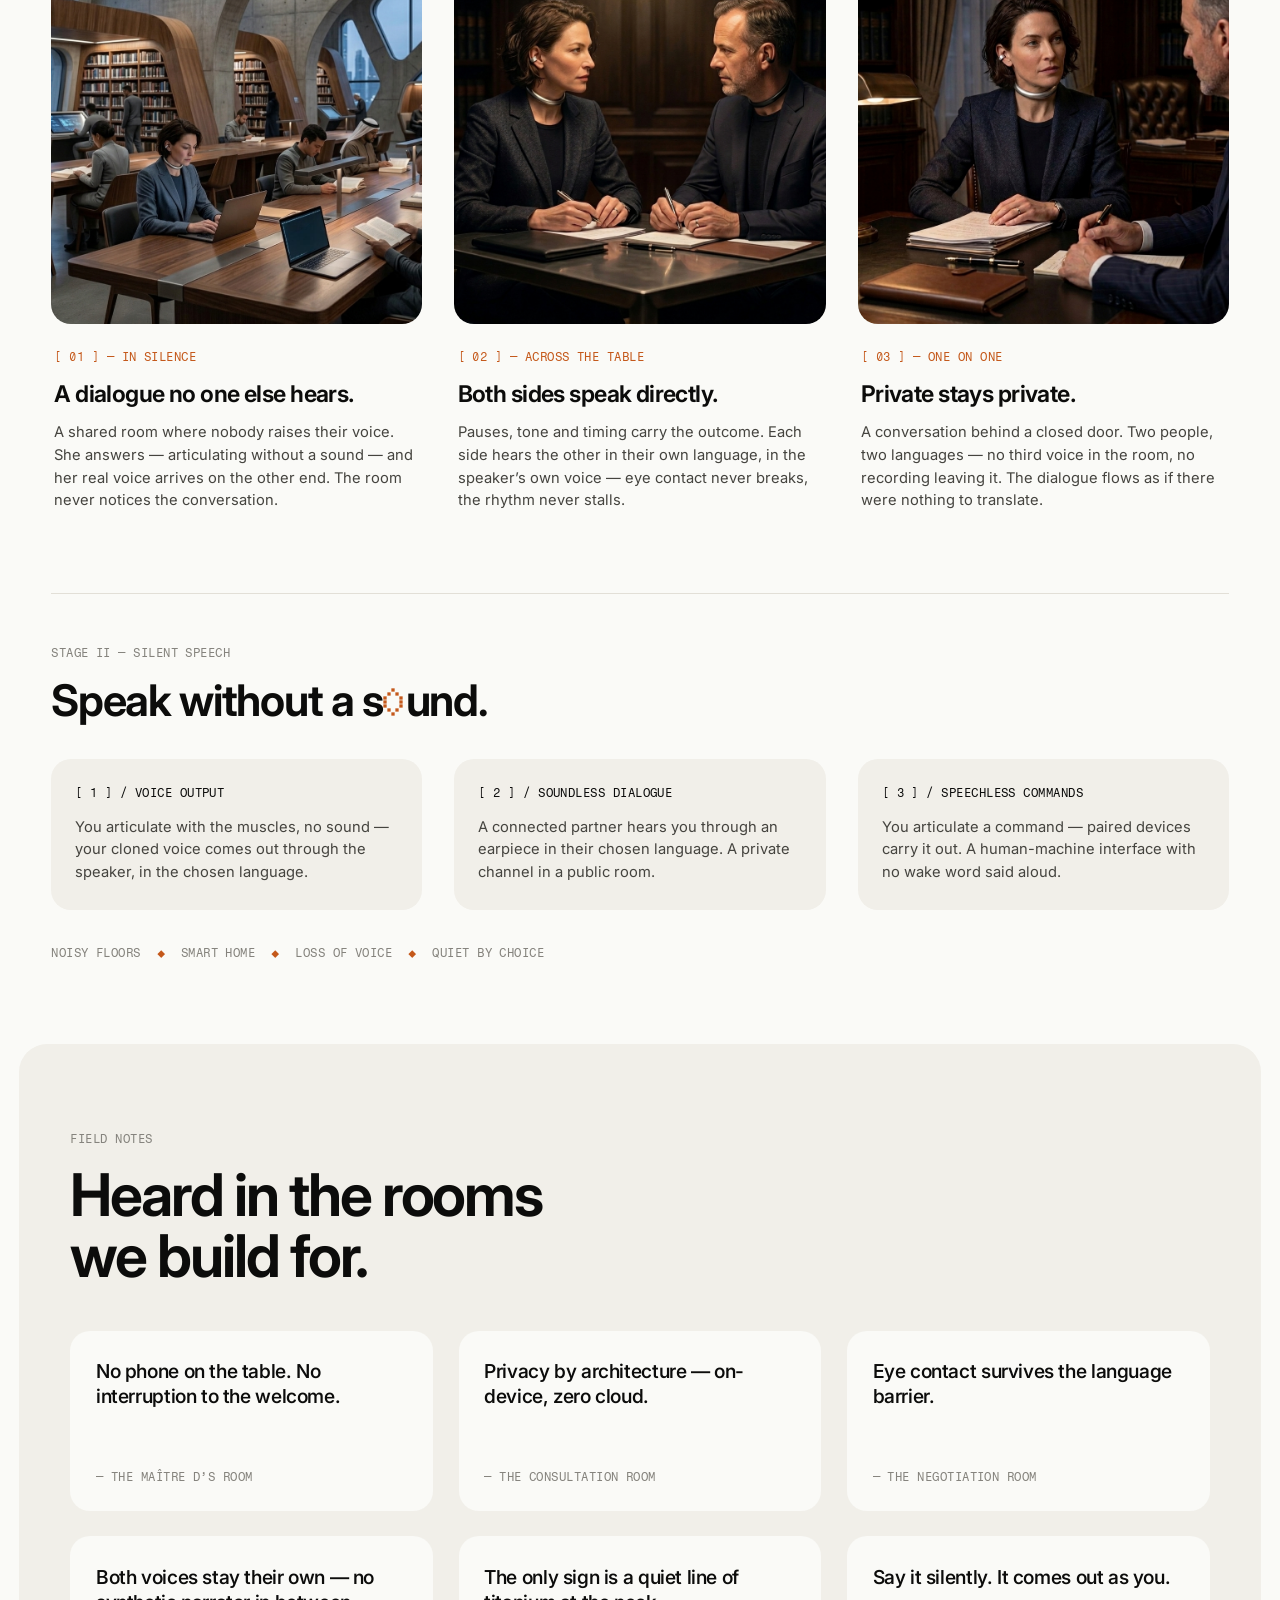
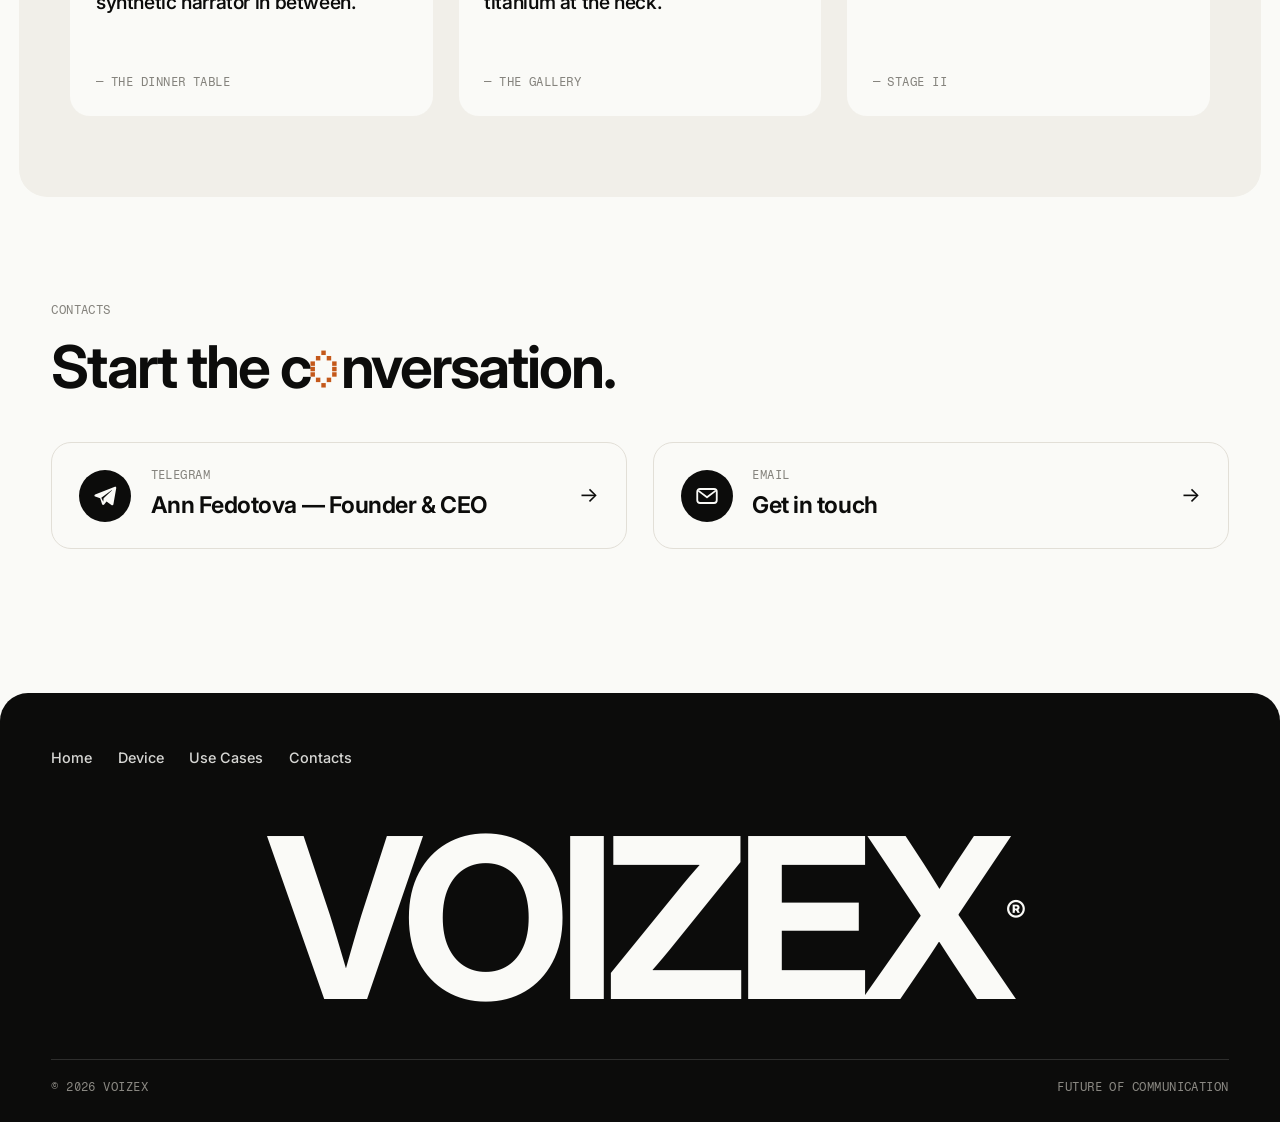
==== commit 049d572a: "Update site images and add new assets Co-Authored-By: Claude Sonnet 5 <noreply@anthropic.com>" ====
--- a/index.html
+++ b/index.html
@@ -63,7 +63,7 @@
     </div>
 
     <div class="set-stage reveal-img">
-      <img src="assets/img/case-dark.png" alt="The VOIZEX set — necklace, ear clip and smart case in dark titanium">
+      <img src="assets/img/case-dark.png" alt="The VOIZEX set in its smart case — necklace and ear clip on brushed titanium, dark tabletop">
     </div>
 
     <div class="pieces">
@@ -228,23 +228,23 @@
         </div>
       </article>
       <article class="case reveal-img" style="--d:.1s">
-        <figure><img src="assets/img/clinic.png" alt="A private conversation behind a closed door, one on one, VOIZEX at the neck" loading="lazy"></figure>
+        <figure><img src="assets/img/negotiation-table.png" alt="A boardroom negotiation — a team faces the other side across the table, VOIZEX at the neck" loading="lazy"></figure>
         <div class="case-body">
-          <span class="mono case-num">[ 02 ] — ONE ON ONE</span>
+          <span class="mono case-num">[ 02 ] — ACROSS THE TABLE</span>
+          <h3>Both sides speak directly.</h3>
+          <p>Pauses, tone and timing carry the outcome. Each side hears the other
+             in their own language, in the speaker’s own voice — eye contact never breaks,
+             the rhythm never stalls.</p>
+        </div>
+      </article>
+      <article class="case reveal-img" style="--d:.2s">
+        <figure><img src="assets/img/clinic.png" alt="A woman works alone in a private lab, VOIZEX at the neck" loading="lazy"></figure>
+        <div class="case-body">
+          <span class="mono case-num">[ 03 ] — ONE ON ONE</span>
           <h3>Private stays private.</h3>
           <p>A conversation behind a closed door. Two people, two languages —
              no third voice in the room, no recording leaving it. The dialogue flows
              as if there were nothing to translate.</p>
-        </div>
-      </article>
-      <article class="case reveal-img" style="--d:.2s">
-        <figure><img src="assets/img/negotiation-table.png" alt="Two negotiators face to face across the table, both wearing VOIZEX" loading="lazy"></figure>
-        <div class="case-body">
-          <span class="mono case-num">[ 03 ] — ACROSS THE TABLE</span>
-          <h3>Both sides speak directly.</h3>
-          <p>Pauses, tone and timing carry the outcome. Each side hears the other
-             in their own language, in the speaker’s own voice — eye contact never breaks,
-             the rhythm never stalls.</p>
         </div>
       </article>
     </div>
@@ -330,7 +330,7 @@
         </span>
         <span class="contact-body">
           <span class="mono">TELEGRAM</span>
-          <span class="contact-value">@wriwers</span>
+          <span class="contact-value">Ann Fedotova — Founder &amp; CEO</span>
         </span>
         <span class="contact-arrow" aria-hidden="true">→</span>
       </a>
@@ -343,7 +343,7 @@
         </span>
         <span class="contact-body">
           <span class="mono">EMAIL</span>
-          <span class="contact-value">wriwers@outlook.com</span>
+          <span class="contact-value">Get in touch</span>
         </span>
         <span class="contact-arrow" aria-hidden="true">→</span>
       </a>
@@ -359,11 +359,6 @@
         <a href="#use-cases">Use Cases</a>
         <a href="#contacts">Contacts</a>
       </div>
-      <div class="footer-links footer-links--right mono">
-        <a href="https://t.me/wriwers" target="_blank" rel="noopener">TG — @WRIWERS</a>
-        <a href="mailto:wriwers@outlook.com">WRIWERS@OUTLOOK.COM</a>
-        <span>TRANSLATION / SILENT SPEECH / ON-DEVICE AI</span>
-      </div>
     </div>
     <div class="footer-word" aria-hidden="true">VOIZEX<sup>®</sup></div>
     <div class="footer-base mono">
